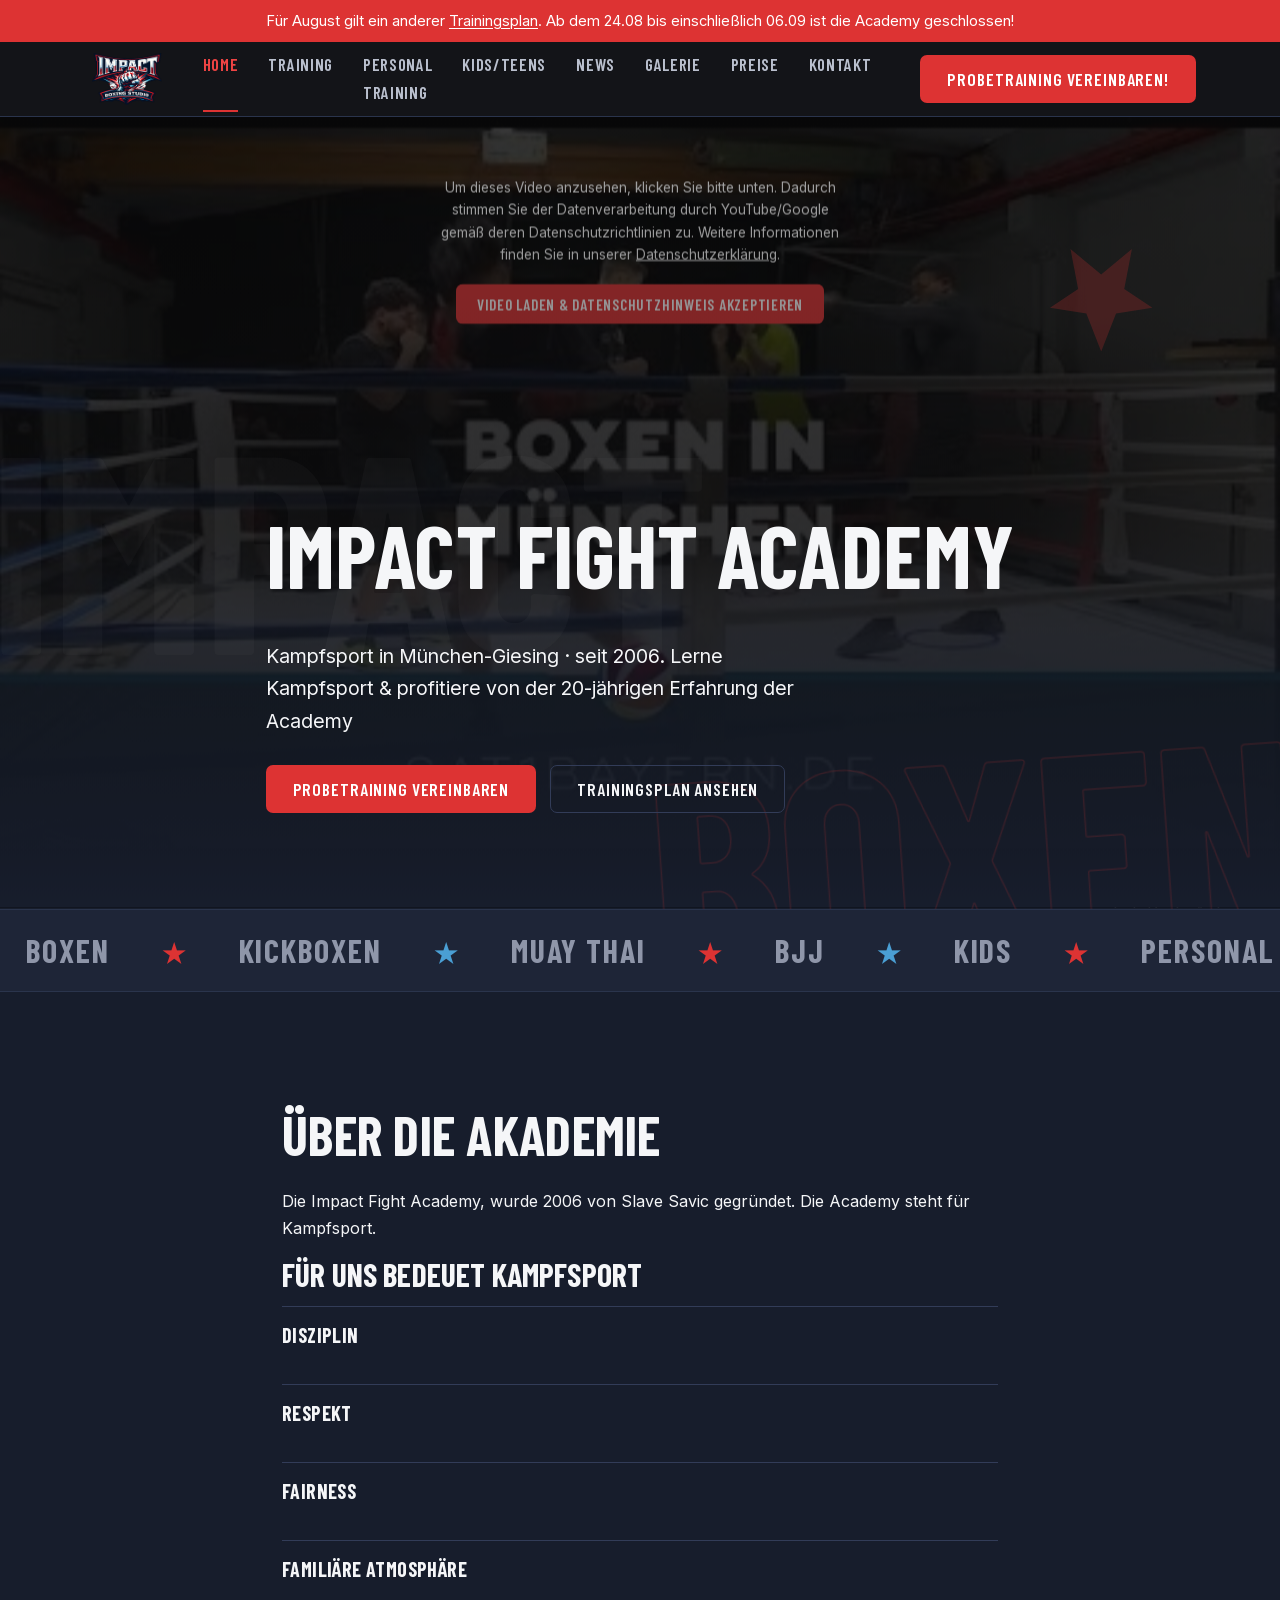
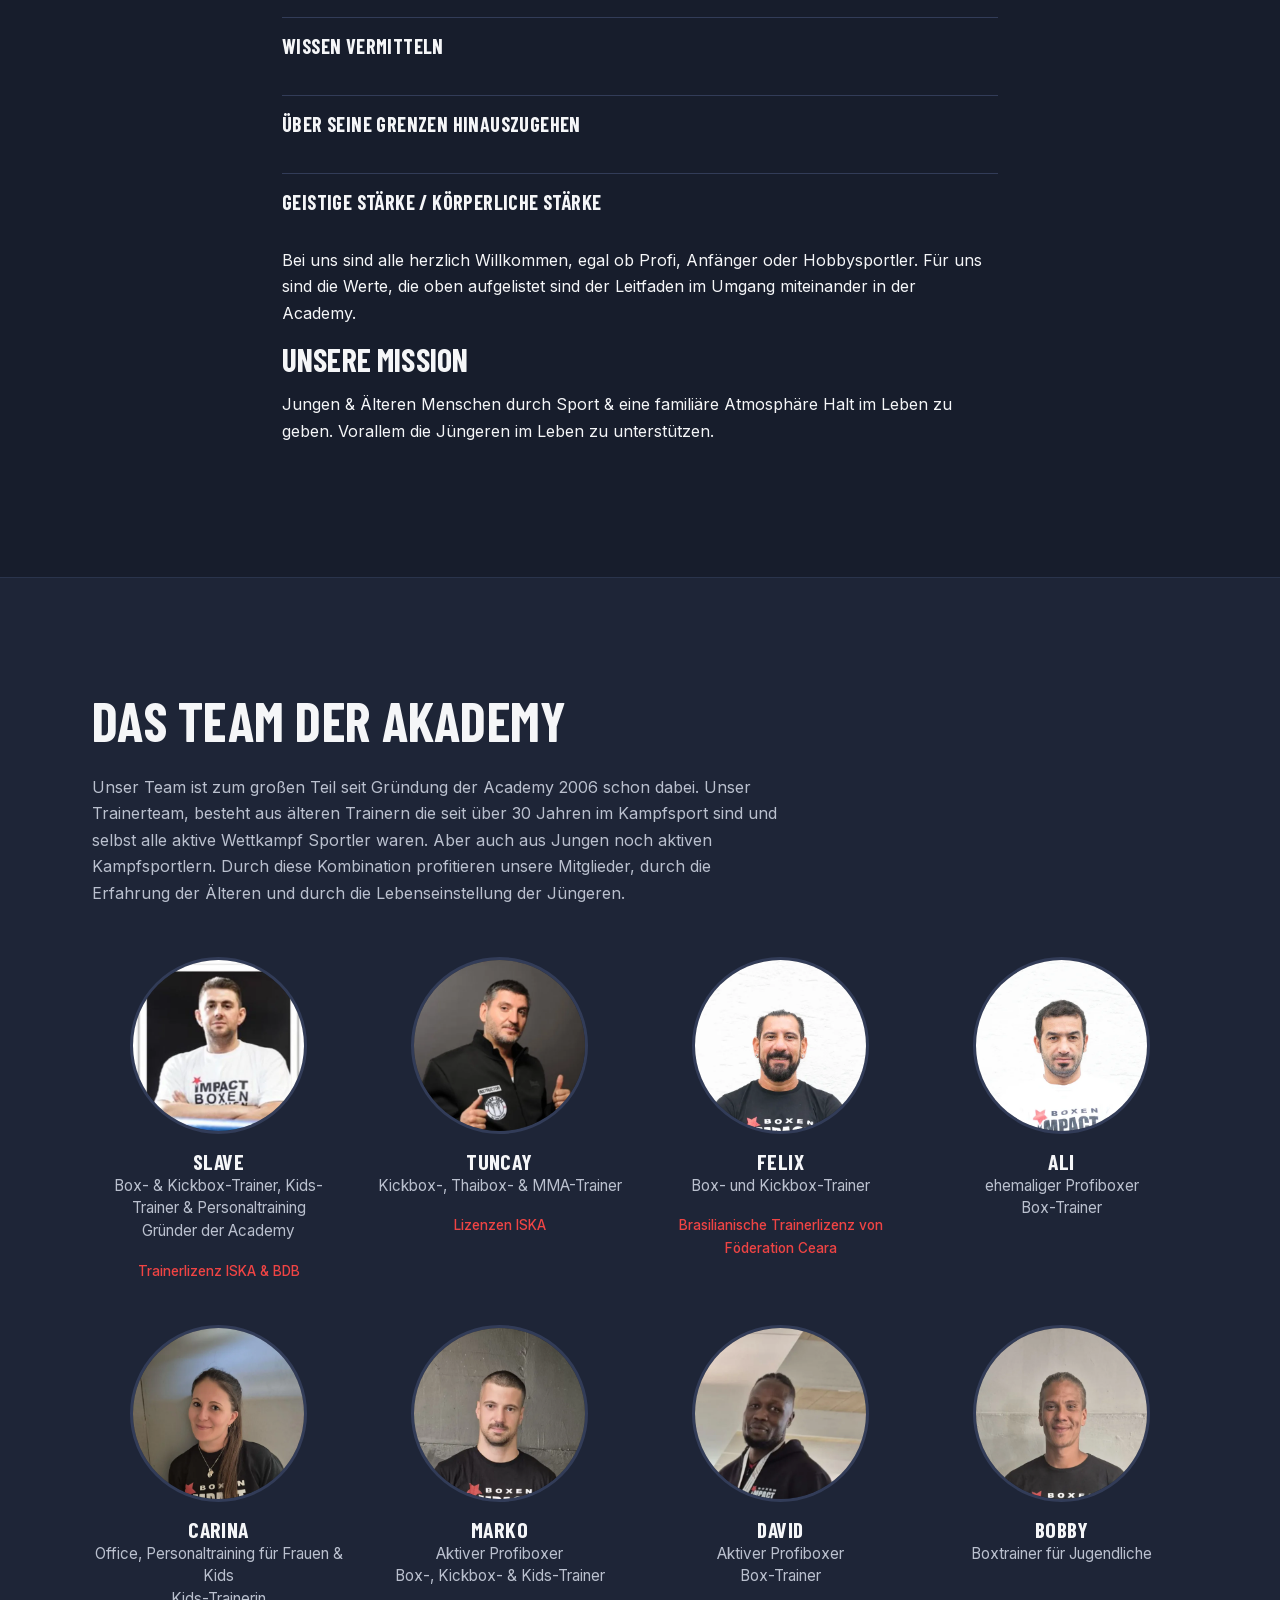
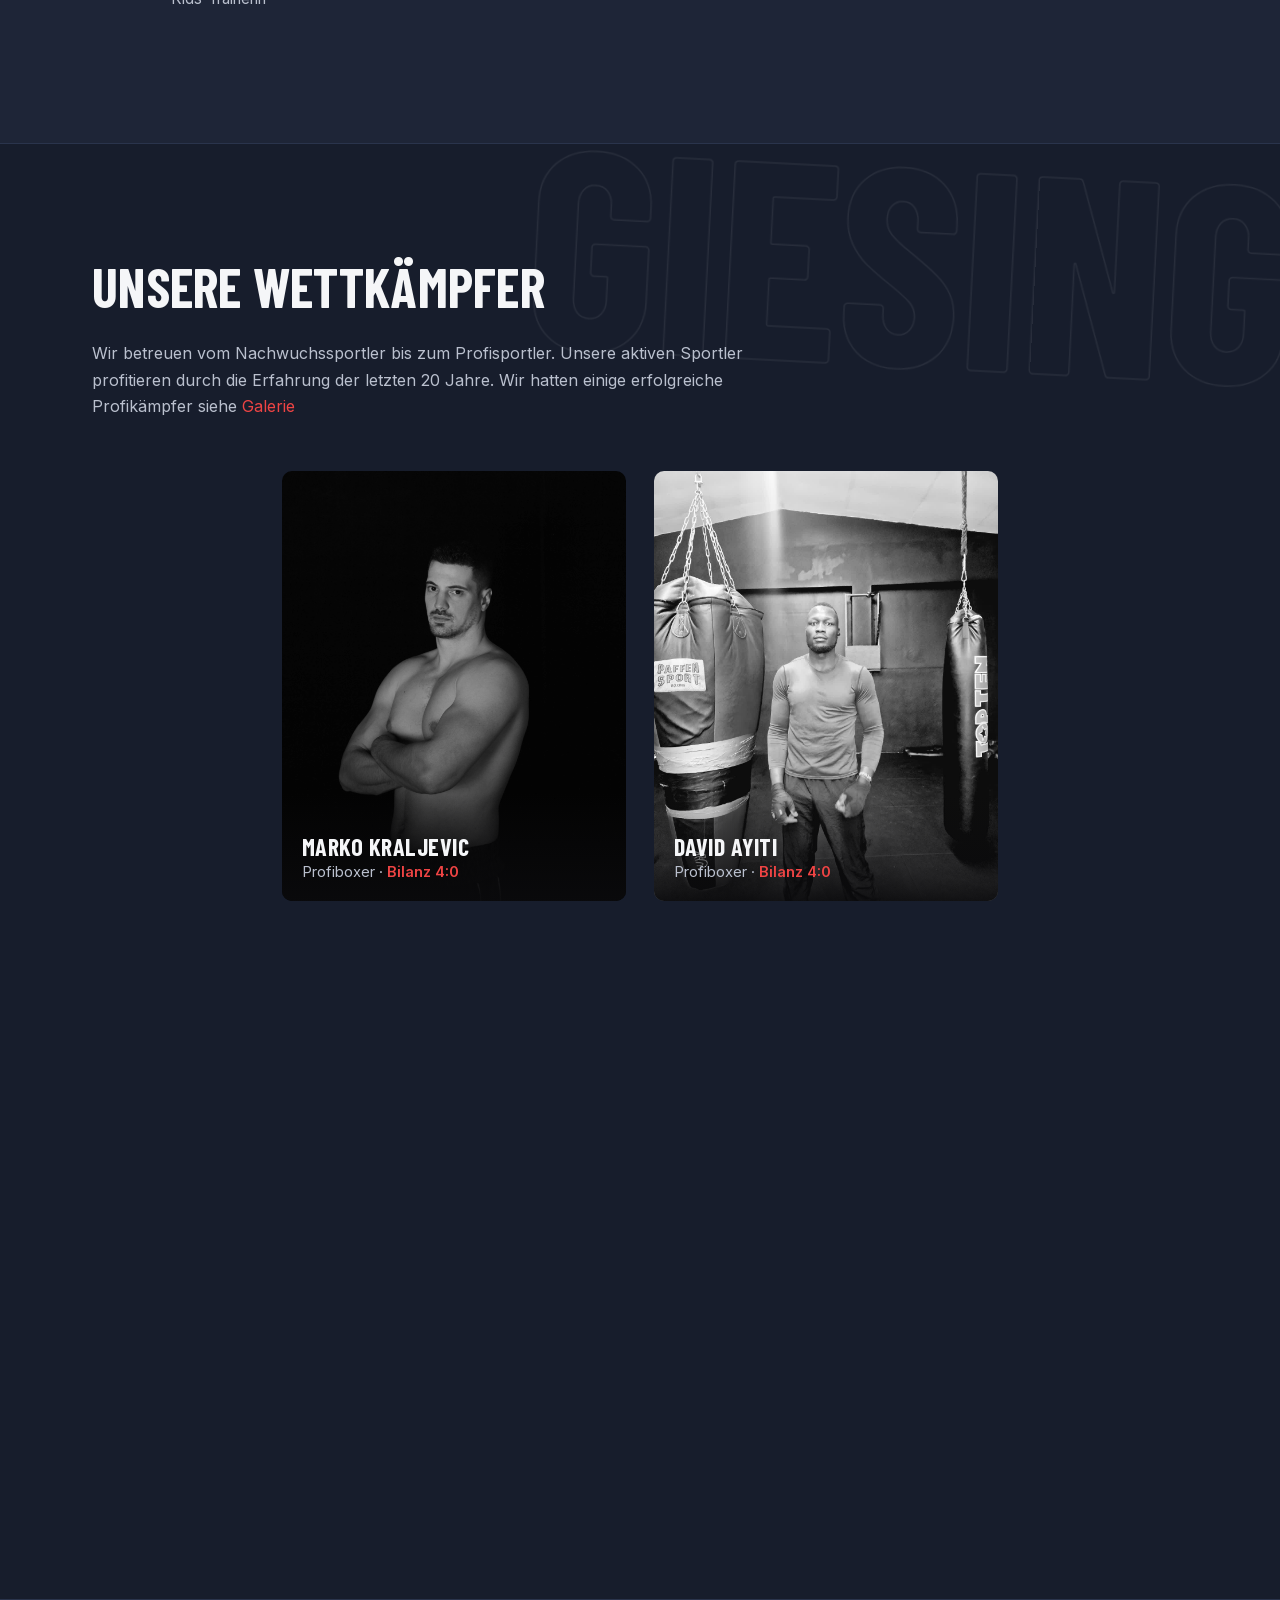
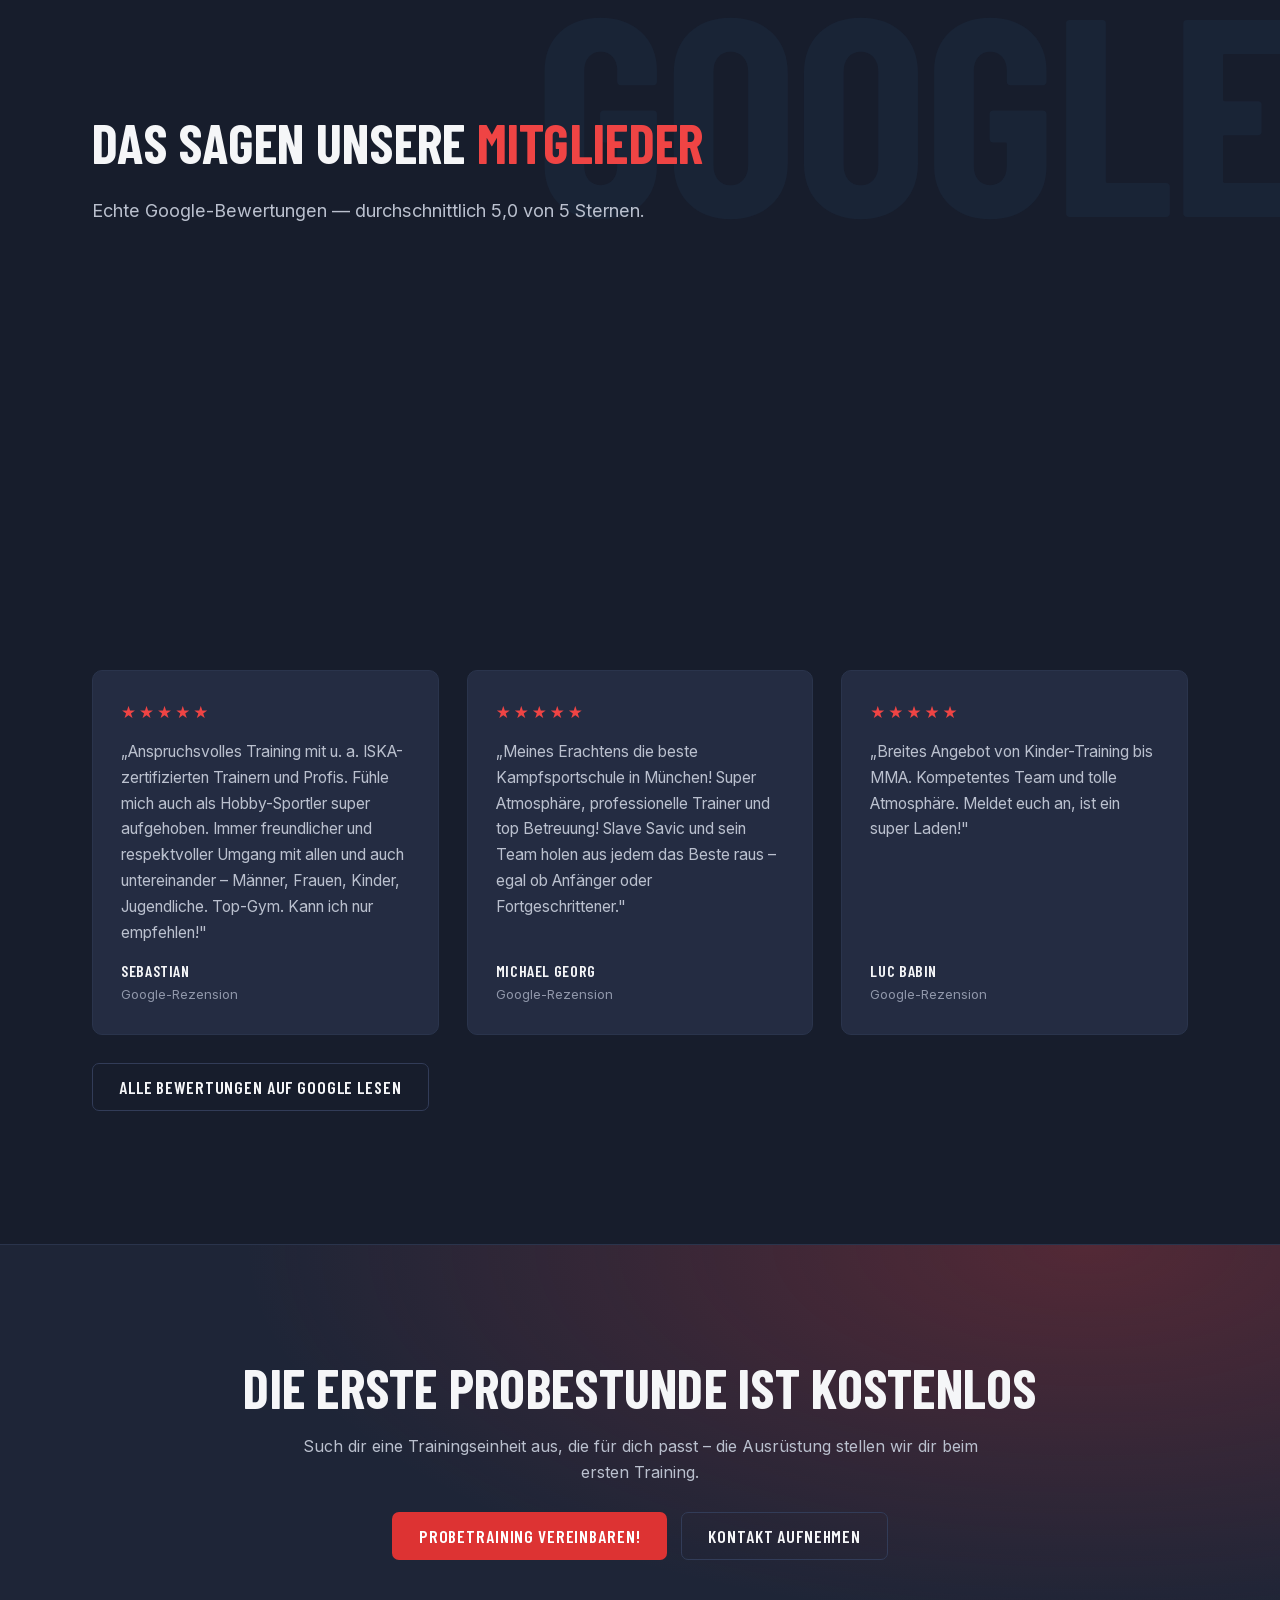
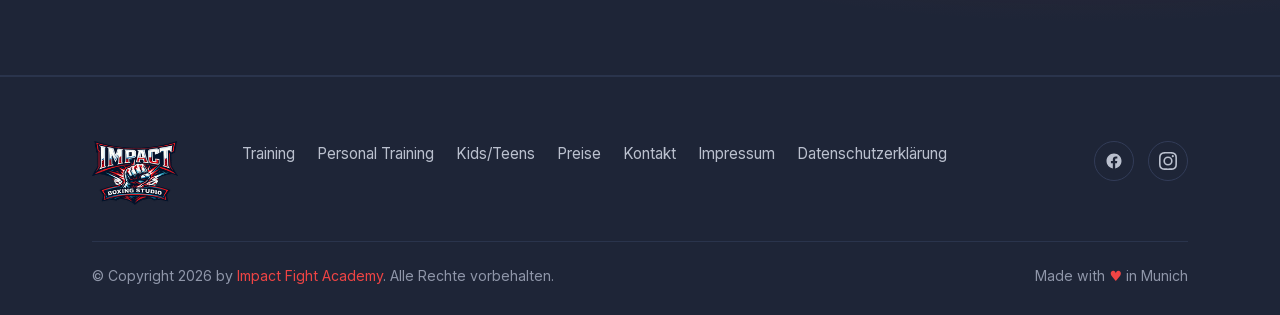
==== index.html @ 95576dd1 "Initial commit: Impact Fight Academy Website Statische Website (HTML/CSS/JS) fuer die Impact Sport &" ====
<!DOCTYPE html>
<html lang="de">
<head>
  <meta charset="utf-8">
  <meta name="viewport" content="width=device-width, initial-scale=1">
  <title>Martial arts training at IMPACT FIGHT ACADEMY</title>
  <meta name="description" content="Kampfsportstudio in München-Giesing seit 2006: Boxen, Kickboxen, Muay Thai und BJJ für Kinder, Jugendliche und Erwachsene. Die erste Probestunde ist kostenlos.">
  <link rel="icon" type="image/png" href="assets/img/brand/logo-impact-header.png">
  <link rel="stylesheet" href="assets/css/site.css">
</head>
<body>

<div class="alert">
  Für August gilt ein anderer <a href="training.html">Trainingsplan</a>.
  Ab dem 24.08 bis einschließlich 06.09 ist die Academy geschlossen!
</div>

<header class="site-head">
  <div class="wrap bar">
    <a class="brand" href="index.html" aria-label="Impact Fight Academy – Startseite">
      <img src="assets/img/brand/logo-impact-header.png"
           alt="Impact Boxing Studio – Impact Fight Academy München" width="161" height="120">
    </a>
    <button class="nav-toggle" type="button" aria-expanded="false" aria-label="Menü öffnen">
      <svg width="22" height="16" viewBox="0 0 22 16" fill="none" stroke-width="2" stroke-linecap="round">
        <path d="M1 1h20M1 8h20M1 15h20"/>
      </svg>
    </button>
    <nav class="nav" aria-label="Hauptnavigation">
      <a href="index.html" aria-current="page">Home</a>
      <a href="training.html">Training</a>
      <a href="personaltraining.html">Personal Training</a>
      <a href="kids_teens.html">Kids/Teens</a>
      <a href="news.html">News</a>
      <a href="galerie.html">Galerie</a>
      <a href="preise.html">Preise</a>
      <a href="kontakt.html">Kontakt</a>
    </nav>
    <div class="head-cta">
      <a class="btn btn-red" href="probetraining.html">Probetraining vereinbaren!</a>
    </div>
  </div>
</header>

<main>

  <section class="hero wall">
    <div class="video-consent px" data-px="0.06">
      <img src="assets/img/video/video-thumb.jpg"
           alt="Platzhalter-Vorschaubild für YouTube-Video"
           width="480" height="360" loading="eager">
      <div class="veil">
        <p>Um dieses Video anzusehen, klicken Sie bitte unten. Dadurch stimmen Sie der Datenverarbeitung durch YouTube/Google gemäß deren Datenschutzrichtlinien zu. Weitere Informationen finden Sie in unserer <a href="datenschutz.html">Datenschutzerklärung</a>.</p>
        <button class="btn btn-red" type="button" data-yt="ECVYKffh_qA">Video laden &amp; Datenschutzhinweis akzeptieren</button>
      </div>
    </div>
    <span class="bg-word fill px" data-px="0.10" aria-hidden="true" style="bottom:.85em;left:-.04em;">IMPACT</span>
    <span class="bg-word red px" data-px="-0.06" aria-hidden="true" style="--tilt:-4deg;bottom:-.12em;right:-.06em;">BOXEN</span>
    <span class="px-star px" data-px="0.14" aria-hidden="true" style="top:14%;right:10%;"></span>
    <div class="wrap">
      <h1>Impact Fight Academy</h1>
      <p class="lead">Kampfsport in München-Giesing · seit 2006. Lerne Kampfsport &amp; profitiere von der 20-jährigen Erfahrung der Academy</p>
      <div class="actions">
        <a class="btn btn-red" href="probetraining.html">Probetraining vereinbaren</a>
        <a class="btn btn-line" href="training.html">Trainingsplan ansehen</a>
      </div>
    </div>
  </section>

  <div class="marquee" aria-hidden="true">
    <div class="track">
      <span>Boxen</span><span>Kickboxen</span><span>Muay Thai</span><span>BJJ</span><span>Kids</span><span>Personal Training</span>
      <span>Boxen</span><span>Kickboxen</span><span>Muay Thai</span><span>BJJ</span><span>Kids</span><span>Personal Training</span>
    </div>
  </div>

  <section class="section reveal">
    <div class="wrap">
      <div class="wrap-slim">
        <div>
          <h2>Über die Akademie</h2>
          <p>Die Impact Fight Academy, wurde 2006 von Slave Savic gegründet. Die Academy steht für Kampfsport.</p>
          <h3>Für uns bedeuet Kampfsport</h3>
          <div class="stack" style="margin:8px 0 28px;">
            <div class="text-block"><h4>Disziplin</h4></div>
            <div class="text-block"><h4>Respekt</h4></div>
            <div class="text-block"><h4>Fairness</h4></div>
            <div class="text-block"><h4>Familiäre Atmosphäre</h4></div>
            <div class="text-block"><h4>Wissen vermitteln</h4></div>
            <div class="text-block"><h4>über seine Grenzen hinauszugehen</h4></div>
            <div class="text-block"><h4>geistige Stärke / körperliche Stärke</h4></div>
          </div>
          <p>Bei uns sind alle herzlich Willkommen, egal ob Profi, Anfänger oder Hobbysportler. Für uns sind die Werte, die oben aufgelistet sind der Leitfaden im Umgang miteinander in der Academy.</p>
          <h3>Unsere Mission</h3>
          <p>Jungen &amp; Älteren Menschen durch Sport &amp; eine familiäre Atmosphäre Halt im Leben zu geben. Vorallem die Jüngeren im Leben zu unterstützen.</p>
        </div>
      </div>
    </div>
  </section>

  <section class="section section-raise reveal">
    <div class="wrap">
      <div class="section-head">
        <h2>Das Team der Akademy</h2>
        <p>Unser Team ist zum großen Teil seit Gründung der Academy 2006 schon dabei. Unser Trainerteam, besteht aus älteren Trainern die seit über 30 Jahren im Kampfsport sind und selbst alle aktive Wettkampf Sportler waren. Aber auch aus Jungen noch aktiven Kampfsportlern. Durch diese Kombination profitieren unsere Mitglieder, durch die Erfahrung der Älteren und durch die Lebenseinstellung der Jüngeren.</p>
      </div>
      <div class="grid grid-4">
        <div class="person">
          <img src="assets/img/trainer/Slave.webp" alt="Slave, Gründer der Impact Fight Academy"
               width="512" height="512" loading="lazy">
          <h4>Slave</h4>
          <p class="role">Box- &amp; Kickbox-Trainer, Kids-Trainer &amp; Personaltraining<br>Gründer der Academy</p>
          <p class="cred">Trainerlizenz ISKA &amp; BDB</p>
        </div>
        <div class="person">
          <img src="assets/img/trainer/Tuncay.webp" alt="Tuncay, Kickbox-, Thaibox- und MMA-Trainer"
               width="512" height="512" loading="lazy">
          <h4>Tuncay</h4>
          <p class="role">Kickbox-, Thaibox- &amp; MMA-Trainer</p>
          <p class="cred">Lizenzen ISKA</p>
        </div>
        <div class="person">
          <img src="assets/img/trainer/Felix.webp" alt="Felix, Box- und Kickbox-Trainer"
               width="512" height="512" loading="lazy">
          <h4>Felix</h4>
          <p class="role">Box- und Kickbox-Trainer</p>
          <p class="cred">Brasilianische Trainerlizenz von Föderation Ceara</p>
        </div>
        <div class="person">
          <img src="assets/img/trainer/Ali.webp" alt="Ali, Box-Trainer und ehemaliger Profiboxer"
               width="512" height="512" loading="lazy">
          <h4>Ali</h4>
          <p class="role">ehemaliger Profiboxer<br>Box-Trainer</p>
        </div>
        <div class="person">
          <img src="assets/img/trainer/Carina.webp" alt="Carina, Kids-Trainerin und Personaltraining für Frauen und Kids"
               width="512" height="512" loading="lazy">
          <h4>Carina</h4>
          <p class="role">Office, Personaltraining für Frauen &amp; Kids<br>Kids-Trainerin</p>
        </div>
        <div class="person">
          <img src="assets/img/trainer/Marko.webp" alt="Marko, aktiver Profiboxer und Trainer"
               width="512" height="512" loading="lazy">
          <h4>Marko</h4>
          <p class="role">Aktiver Profiboxer<br>Box-, Kickbox- &amp; Kids-Trainer</p>
        </div>
        <div class="person">
          <img src="assets/img/trainer/David.webp" alt="David, aktiver Profiboxer und Box-Trainer"
               width="512" height="512" loading="lazy">
          <h4>David</h4>
          <p class="role">Aktiver Profiboxer<br>Box-Trainer</p>
        </div>
        <div class="person">
          <img src="assets/img/trainer/Bobby.webp" alt="Bobby, Boxtrainer für Jugendliche"
               width="512" height="512" loading="lazy">
          <h4>Bobby</h4>
          <p class="role">Boxtrainer für Jugendliche</p>
        </div>
      </div>
    </div>
  </section>

  <section class="wall section reveal">
    <span class="bg-word px" data-px="-0.05" aria-hidden="true" style="--tilt:3deg;top:-.08em;right:-.05em;">GIESING</span>
    <div class="wrap">
      <div class="section-head">
        <h2>Unsere Wettkämpfer</h2>
        <p>Wir betreuen vom Nachwuchssportler bis zum Profisportler. Unsere aktiven Sportler profitieren durch die Erfahrung der letzten 20 Jahre. Wir hatten einige erfolgreiche Profikämpfer siehe <a href="galerie.html">Galerie</a></p>
      </div>
    </div>
    <div class="wrap-slim">
      <div class="grid grid-2">
        <div class="fighter">
          <img src="assets/img/kaempfer/Marko_Kraljevic.webp"
               alt="Marko Kraljevic, Profiboxer der Impact Fight Academy"
               width="3150" height="3306" loading="lazy">
          <div class="tag">
            <h4>Marko Kraljevic</h4>
            <p>Profiboxer · <span class="rec">Bilanz 4:0</span></p>
          </div>
        </div>
        <div class="fighter">
          <img src="assets/img/kaempfer/David_Ayiti.jpg"
               alt="David Ayiti, Profiboxer der Impact Fight Academy"
               width="1200" height="1600" loading="lazy">
          <div class="tag">
            <h4>David Ayiti</h4>
            <p>Profiboxer · <span class="rec">Bilanz 4:0</span></p>
          </div>
        </div>
      </div>
    </div>
  </section>

  <section class="section section-raise reveal">
    <div class="wrap">
      <div class="section-head">
        <h2>Vor dem 1. Training/Probetraining</h2>
      </div>
      <div class="grid grid-2">
        <div>
          <p>Am besten schaut ihr auf der Seite <a href="probetraining.html">Probetraining vereinbaren!</a> vorbei, wenn ihr ein Probetraining besuchen wollt. Sucht euch einfach eine Trainingseinheit aus die zeitlich für euch passt und teilt uns noch mit, welche Erfahrung ihr bereits mit Kampfsport habt.</p>
          <p>In diesen Trainingseinheiten ist ein Trainer für euch da der für euch und euren Einstieg Zeit hat.</p>
        </div>
        <div>
          <p>Die erste Probestunde ist kostenlos. Falls ihr keine Ausrüstung habt, stellen wir sie euch zur Verfügung. Die Boxhandschuhe und Schoner werden nach jeder Benutzung von uns desinfiziert. Und dann kann es auch schon losgehen!</p>
          <p>Solltet ihr noch Fragen haben könnt ihr uns gerne kontaktieren. Wir freuen uns auf euch!</p>
        </div>
      </div>
      <p class="table-note">Seit 2013 offizieller Partner von Jochen Schweizer</p>
    </div>
  </section>

  <section class="wall section" id="bewertungen">
    <span class="bg-word blue fill px" data-px="0.07" aria-hidden="true" style="top:-.05em;right:-.04em">GOOGLE</span>
    <div class="wrap">
      <div class="section-head">
        <h2>Das sagen unsere <span class="mark">Mitglieder</span></h2>
        <p class="lead">Echte Google-Bewertungen — durchschnittlich 5,0 von 5 Sternen.</p>
      </div>
      <div class="grid grid-3 reviews">
        <figure class="review reveal">
          <div class="stars" aria-label="5 von 5 Sternen">★★★★★</div>
          <blockquote>„Dieses Boxstudio ist einfach top! Ich kann dieses Boxstudio uneingeschränkt empfehlen – es ist wirklich ein Volltreffer für Kinder, Jugendliche und Erwachsene gleichermaßen!"</blockquote>
          <figcaption>Peter Kindiger<span>Google-Rezension</span></figcaption>
        </figure>
        <figure class="review reveal">
          <div class="stars" aria-label="5 von 5 Sternen">★★★★★</div>
          <blockquote>„Ich war neun Monate lang im Boxing Studio und wirklich begeistert. In dieser Zeit habe ich viel gelernt – sowohl technisch als auch sportlich – und jedes Training war ein intensives und effektives Workout. Ich werde es vermissen :)"</blockquote>
          <figcaption>Josephine<span>Google-Rezension</span></figcaption>
        </figure>
        <figure class="review reveal">
          <div class="stars" aria-label="5 von 5 Sternen">★★★★★</div>
          <blockquote>„Super Boxstudio!!!! Das familiäre Klima mit Trainer sowie auch mit den Trainierenden ist sehr gut. Zudem ist das Gym auch sehr Anfängerfreundlich und es wird einem Schritt für Schritt geholfen. Jeder der überlegt mit Boxen anzufangen, dem würde ich die Impact Fight Academy vom Herzen empfehlen!"</blockquote>
          <figcaption>elion em<span>Google-Rezension</span></figcaption>
        </figure>
        <figure class="review reveal">
          <div class="stars" aria-label="5 von 5 Sternen">★★★★★</div>
          <blockquote>„Anspruchsvolles Training mit u. a. ISKA-zertifizierten Trainern und Profis. Fühle mich auch als Hobby-Sportler super aufgehoben. Immer freundlicher und respektvoller Umgang mit allen und auch untereinander – Männer, Frauen, Kinder, Jugendliche. Top-Gym. Kann ich nur empfehlen!"</blockquote>
          <figcaption>Sebastian<span>Google-Rezension</span></figcaption>
        </figure>
        <figure class="review reveal">
          <div class="stars" aria-label="5 von 5 Sternen">★★★★★</div>
          <blockquote>„Meines Erachtens die beste Kampfsportschule in München! Super Atmosphäre, professionelle Trainer und top Betreuung! Slave Savic und sein Team holen aus jedem das Beste raus – egal ob Anfänger oder Fortgeschrittener."</blockquote>
          <figcaption>Michael Georg<span>Google-Rezension</span></figcaption>
        </figure>
        <figure class="review reveal">
          <div class="stars" aria-label="5 von 5 Sternen">★★★★★</div>
          <blockquote>„Breites Angebot von Kinder-Training bis MMA. Kompetentes Team und tolle Atmosphäre. Meldet euch an, ist ein super Laden!"</blockquote>
          <figcaption>Luc Babin<span>Google-Rezension</span></figcaption>
        </figure>
      </div>
      <p class="reviews-link"><a class="btn btn-line" href="https://www.google.com/maps/search/Impact+Fight+Academy+M%C3%BCnchen" target="_blank" rel="noopener">Alle Bewertungen auf Google lesen</a></p>
    </div>
  </section>

  <section class="section cta-band reveal">
    <div class="wrap">
      <h2>Die erste Probestunde ist kostenlos</h2>
      <p>Such dir eine Trainingseinheit aus, die für dich passt – die Ausrüstung stellen wir dir beim ersten Training.</p>
      <div class="actions">
        <a class="btn btn-red" href="probetraining.html">Probetraining vereinbaren!</a>
        <a class="btn btn-line" href="kontakt.html">Kontakt aufnehmen</a>
      </div>
    </div>
  </section>

</main>

<footer class="site-foot">
  <div class="wrap">
    <div class="cols">
      <a class="brand" href="index.html" aria-label="Impact Fight Academy – Startseite">
        <img src="assets/img/brand/logo-impact-header.png" alt="Impact Boxing Studio" width="161" height="120">
      </a>
      <nav aria-label="Fußzeile">
        <a href="training.html">Training</a>
        <a href="personaltraining.html">Personal Training</a>
        <a href="kids_teens.html">Kids/Teens</a>
        <a href="preise.html">Preise</a>
        <a href="kontakt.html">Kontakt</a>
        <a href="impressum.html">Impressum</a>
        <a href="datenschutz.html">Datenschutzerklärung</a>
      </nav>
      <div class="social">
        <a href="https://www.facebook.com/Impact-Fightacademy-172624519148/" aria-label="Facebook" title="Facebook">
          <svg viewBox="0 0 24 24" aria-hidden="true"><path d="M22 12c0-5.52-4.48-10-10-10S2 6.48 2 12c0 4.99 3.66 9.13 8.44 9.88v-6.99H7.9V12h2.54V9.8c0-2.5 1.49-3.89 3.78-3.89 1.09 0 2.24.2 2.24.2v2.46h-1.26c-1.24 0-1.63.77-1.63 1.56V12h2.77l-.44 2.89h-2.33v6.99C18.34 21.13 22 16.99 22 12Z"/></svg>
        </a>
        <a href="https://www.instagram.com/impactfightacademy/" aria-label="Instagram" title="Instagram">
          <svg viewBox="0 0 24 24" aria-hidden="true"><path d="M12 2.16c3.2 0 3.58.01 4.85.07 1.17.05 1.8.25 2.23.41.56.22.96.48 1.38.9.42.42.68.82.9 1.38.16.42.36 1.06.41 2.23.06 1.27.07 1.65.07 4.85s-.01 3.58-.07 4.85c-.05 1.17-.25 1.8-.41 2.23a3.7 3.7 0 0 1-.9 1.38c-.42.42-.82.68-1.38.9-.42.16-1.06.36-2.23.41-1.27.06-1.65.07-4.85.07s-3.58-.01-4.85-.07c-1.17-.05-1.8-.25-2.23-.41a3.7 3.7 0 0 1-1.38-.9 3.7 3.7 0 0 1-.9-1.38c-.16-.42-.36-1.06-.41-2.23-.06-1.27-.07-1.65-.07-4.85s.01-3.58.07-4.85c.05-1.17.25-1.8.41-2.23.22-.56.48-.96.9-1.38.42-.42.82-.68 1.38-.9.42-.16 1.06-.36 2.23-.41 1.27-.06 1.65-.07 4.85-.07M12 0C8.74 0 8.33.01 7.05.07 5.78.13 4.9.33 4.14.63a5.9 5.9 0 0 0-2.13 1.38A5.9 5.9 0 0 0 .63 4.14C.33 4.9.13 5.78.07 7.05.01 8.33 0 8.74 0 12s.01 3.67.07 4.95c.06 1.27.26 2.15.56 2.91.31.79.72 1.46 1.38 2.13a5.9 5.9 0 0 0 2.13 1.38c.76.3 1.64.5 2.91.56 1.28.06 1.69.07 4.95.07s3.67-.01 4.95-.07c1.27-.06 2.15-.26 2.91-.56a5.9 5.9 0 0 0 2.13-1.38 5.9 5.9 0 0 0 1.38-2.13c.3-.76.5-1.64.56-2.91.06-1.28.07-1.69.07-4.95s-.01-3.67-.07-4.95c-.06-1.27-.26-2.15-.56-2.91a5.9 5.9 0 0 0-1.38-2.13A5.9 5.9 0 0 0 19.86.63c-.76-.3-1.64-.5-2.91-.56C15.67.01 15.26 0 12 0Zm0 5.84A6.16 6.16 0 1 0 18.16 12 6.16 6.16 0 0 0 12 5.84Zm0 10.16A4 4 0 1 1 16 12a4 4 0 0 1-4 4Zm6.4-11.85a1.44 1.44 0 1 1-1.44 1.44 1.44 1.44 0 0 1 1.44-1.44Z"/></svg>
        </a>
      </div>
    </div>
    <div class="fine">
      <span>© Copyright 2026 by <a href="index.html">Impact Fight Academy</a>. Alle Rechte vorbehalten.</span>
      <span>Made with <span class="heart">&hearts;</span> in Munich</span>
    </div>
  </div>
</footer>

<script src="assets/js/site.js"></script>
</body>
</html>
---- assets/css/site.css ----
/* ============================================================
   IMPACT Sport & Fight Academy — Design-System
   Dunkles Thema, Akzent #dd3333, Barlow Condensed + Inter (lokal)
   ============================================================ */
@import url('fonts.css');

:root {
  --bg:        #171d2c;
  --bg-raise:  #1e2537;
  --surface:   #242c42;
  --line:      #323c58;
  --line-soft: #2a344c;
  --text:      #f5f6f8;
  --text-2:    #bac0ce;
  --text-3:    #8f96a9;
  --red:       #dd3333;
  --red-hot:   #ef4444;
  --red-deep:  #a32222;
  --blue:      #4a9fd4;
  --blue-deep: #27476e;
  --font-disp: 'Barlow Condensed', 'Arial Narrow', sans-serif;
  --font-text: 'Inter', system-ui, -apple-system, sans-serif;
  --wrap:      1160px;
  --wrap-slim: 780px;
  --r:         10px;
  --shadow:    0 18px 40px -18px rgba(0,0,0,.65);
  --ease:      cubic-bezier(.16,1,.3,1);
}

*, *::before, *::after { box-sizing: border-box; }
html { scroll-behavior: smooth; -webkit-text-size-adjust: 100%; }
body {
  margin: 0;
  background: var(--bg);
  color: var(--text);
  font: 400 16px/1.65 var(--font-text);
  -webkit-font-smoothing: antialiased;
}
img { max-width: 100%; height: auto; display: block; }
a { color: var(--red-hot); text-decoration: none; }
a:hover { text-decoration: underline; text-underline-offset: 3px; }
::selection { background: var(--red); color: #fff; }

:focus-visible {
  outline: 2px solid var(--red-hot);
  outline-offset: 3px;
  border-radius: 2px;
}

/* ---------- Typografie ---------- */
h1, h2, h3, h4 {
  font-family: var(--font-disp);
  font-weight: 700;
  line-height: 1.04;
  letter-spacing: .005em;
  text-transform: uppercase;
  text-wrap: balance;
  margin: 0 0 .45em;
}
h1 { font-size: clamp(2.9rem, 7.5vw, 5.5rem); }
h2 { font-size: clamp(2.1rem, 4.5vw, 3.4rem); }
h3 { font-size: clamp(1.45rem, 2.6vw, 2rem); }
h4 { font-size: 1.25rem; letter-spacing: .02em; }
p  { margin: 0 0 1.1em; max-width: 70ch; }
.lead { font-size: 1.13rem; color: var(--text-2); max-width: 62ch; }
.mark { color: var(--red-hot); }
ul, ol { padding-left: 1.25rem; }
li { margin-bottom: .35em; }
strong { font-weight: 600; }

/* ---------- Gerüst ---------- */
.wrap      { max-width: var(--wrap); margin-inline: auto; padding-inline: clamp(18px, 4vw, 32px); }
.wrap-slim { max-width: var(--wrap-slim); margin-inline: auto; padding-inline: clamp(18px, 4vw, 32px); }
.section      { padding-block: clamp(64px, 9vw, 120px); }
.section-tight{ padding-block: clamp(44px, 6vw, 72px); }
.section + .section { border-top: 1px solid var(--line-soft); }
.section-raise{ background: var(--bg-raise); }

.section-head { margin-bottom: clamp(28px, 4vw, 52px); }
.section-head p { color: var(--text-2); }

/* ---------- Hinweisleiste ---------- */
.alert {
  background: var(--red);
  color: #fff;
  text-align: center;
  padding: 10px clamp(16px, 4vw, 28px);
  font-size: .92rem;
  line-height: 1.5;
}
.alert a { color: #fff; text-decoration: underline; text-underline-offset: 2px; }

/* ---------- Header ---------- */
.site-head {
  position: sticky;
  top: 0;
  z-index: 60;
  background: rgba(19,19,21,.86);
  backdrop-filter: blur(14px);
  -webkit-backdrop-filter: blur(14px);
  border-bottom: 1px solid var(--line-soft);
}
.site-head .bar {
  display: flex;
  align-items: center;
  gap: 28px;
  min-height: 74px;
}
.brand { display: flex; align-items: center; flex: 0 0 auto; }
.brand img { height: 52px; width: auto; }
.nav { display: flex; gap: 4px; margin-left: auto; }
.nav a {
  font-family: var(--font-disp);
  font-weight: 600;
  font-size: 1.06rem;
  letter-spacing: .04em;
  text-transform: uppercase;
  color: var(--text-2);
  padding: 9px 13px;
  border-radius: 6px;
  transition: color .18s var(--ease), background .18s var(--ease);
}
.nav a:hover { color: var(--text); text-decoration: none; background: rgba(255,255,255,.05); }
.nav a[aria-current="page"] { color: var(--red-hot); }
.head-cta { margin-left: 8px; flex: 0 0 auto; }

.nav-toggle {
  display: none;
  margin-left: auto;
  background: none;
  border: 1px solid var(--line);
  border-radius: 8px;
  padding: 10px 12px;
  cursor: pointer;
}
.nav-toggle svg { display: block; stroke: var(--text); }

/* ---------- Buttons ---------- */
.btn {
  display: inline-flex;
  align-items: center;
  gap: 9px;
  font-family: var(--font-disp);
  font-weight: 600;
  font-size: 1.08rem;
  letter-spacing: .05em;
  text-transform: uppercase;
  line-height: 1;
  padding: 15px 26px 14px;
  border-radius: 7px;
  border: 1px solid transparent;
  cursor: pointer;
  transition: background .18s var(--ease), border-color .18s var(--ease), transform .18s var(--ease);
}
.btn:hover { text-decoration: none; transform: translateY(-1px); }
.btn:active { transform: translateY(0); }
.btn-red   { background: var(--red); color: #fff; }
.btn-red:hover { background: var(--red-hot); }
.btn-line  { border-color: var(--line); color: var(--text); background: transparent; }
.btn-line:hover { border-color: var(--text-3); background: rgba(255,255,255,.04); }
.btn svg { width: 18px; height: 18px; flex: 0 0 auto; }

/* ---------- Hero ---------- */
.hero {
  position: relative;
  isolation: isolate;
  overflow: clip;
  display: grid;
  align-items: end;
  min-height: clamp(520px, 78vh, 820px);
  padding-block: clamp(56px, 8vw, 96px);
}
.hero-media, .hero-media img {
  position: absolute; inset: 0;
  width: 100%; height: 100%;
  object-fit: cover;
  z-index: -2;
}
.hero-media::after {
  content: '';
  position: absolute; inset: 0;
  background:
    linear-gradient(to top, rgba(19,19,21,.96) 0%, rgba(19,19,21,.55) 45%, rgba(19,19,21,.35) 100%);
  z-index: 1;
}
.hero .kick {
  font-family: var(--font-disp);
  font-weight: 600;
  letter-spacing: .14em;
  text-transform: uppercase;
  color: var(--red-hot);
  font-size: 1.05rem;
  margin-bottom: 10px;
}
.hero .lead { font-size: 1.22rem; color: var(--text); max-width: 46ch; }
.hero .actions { display: flex; flex-wrap: wrap; gap: 14px; margin-top: 28px; }

/* Unterseiten-Kopf */
.page-hero { padding-block: clamp(64px, 9vw, 110px) clamp(40px, 6vw, 72px); }
.page-hero .lead { margin-top: 6px; }
.page-hero h1 { position: relative; padding-bottom: 18px; }
.page-hero h1::after {
  content: '';
  position: absolute; left: 0; bottom: 0;
  width: 64px; height: 4px;
  background: var(--red);
}

/* ---------- Karten & Raster ---------- */
.grid { display: grid; gap: clamp(16px, 2.5vw, 28px); }
.grid-2 { grid-template-columns: repeat(2, 1fr); }
.grid-3 { grid-template-columns: repeat(3, 1fr); }
.grid-4 { grid-template-columns: repeat(4, 1fr); }

.card {
  background: var(--surface);
  border: 1px solid var(--line-soft);
  border-radius: var(--r);
  padding: clamp(20px, 3vw, 30px);
}
.card h3, .card h4 { margin-bottom: .35em; }
.card p:last-child { margin-bottom: 0; }
.card p { color: var(--text-2); }

/* Medienkarte (Bild + Text) */
.media-card {
  background: var(--surface);
  border: 1px solid var(--line-soft);
  border-radius: var(--r);
  overflow: clip;
}
.media-card img { aspect-ratio: 4/3; object-fit: cover; width: 100%; }
.media-card .body { padding: 20px 22px 22px; }
.media-card .body p { color: var(--text-2); margin-bottom: 0; }

/* ---------- Trainer / Personen ---------- */
.person { text-align: center; }
.person img {
  width: min(200px, 70%);
  aspect-ratio: 1;
  object-fit: cover;
  border-radius: 50%;
  margin-inline: auto;
  border: 3px solid var(--line);
}
.person h4 { margin: 16px 0 2px; font-size: 1.35rem; }
.person .role { color: var(--text-2); font-size: .95rem; line-height: 1.5; }
.person .cred { color: var(--red-hot); font-size: .85rem; font-weight: 500; margin-top: 4px; }

/* Kämpfer */
.fighter { position: relative; border-radius: var(--r); overflow: clip; }
.fighter img { aspect-ratio: 4/5; object-fit: cover; width: 100%; }
.fighter .tag {
  position: absolute; left: 0; right: 0; bottom: 0;
  padding: 42px 20px 16px;
  background: linear-gradient(to top, rgba(10,10,12,.92), transparent);
}
.fighter .tag h4 { margin: 0; font-size: 1.5rem; }
.fighter .tag p { margin: 0; color: var(--text-2); font-size: .92rem; }
.fighter .tag .rec { color: var(--red-hot); font-weight: 600; }

/* ---------- Tabellen (Trainingsplan, Preise) ---------- */
.table-scroll { overflow-x: auto; -webkit-overflow-scrolling: touch; border-radius: var(--r); border: 1px solid var(--line); }
table.plan { width: 100%; border-collapse: collapse; min-width: 720px; background: var(--surface); }
table.plan th {
  background: var(--red);
  color: #fff;
  font-family: var(--font-disp);
  font-weight: 600;
  font-size: 1.02rem;
  letter-spacing: .05em;
  text-transform: uppercase;
  text-align: left;
  padding: 12px 14px;
  white-space: nowrap;
}
table.plan td {
  padding: 12px 14px;
  font-size: .92rem;
  line-height: 1.45;
  color: var(--text-2);
  border-top: 1px solid var(--line-soft);
  vertical-align: top;
}
table.plan td b, table.plan td strong { color: var(--text); font-weight: 600; }
table.plan tr:nth-child(even) td { background: rgba(255,255,255,.015); }
table.plan .time { display: block; color: var(--text-3); font-size: .85rem; margin-top: 2px; }
table.plan td:first-child { color: var(--text); }
.table-note { color: var(--text-3); font-size: .88rem; margin-top: 12px; }

/* Preis-Besonderheiten */
.price-old { text-decoration: line-through; color: var(--text-3); margin-right: 8px; }
.price-new { color: var(--text); font-weight: 600; }
.hint {
  display: flex; gap: 12px; align-items: flex-start;
  background: var(--surface);
  border: 1px solid var(--line);
  border-radius: var(--r);
  padding: 16px 18px;
  color: var(--text-2);
  margin-top: 18px;
}
.hint svg { flex: 0 0 auto; width: 20px; height: 20px; stroke: var(--red-hot); margin-top: 2px; }
.hint p { margin: 0; }

/* ---------- FAQ / Akkordeon ---------- */
.faq { border-top: 1px solid var(--line); }
.faq details { border-bottom: 1px solid var(--line); }
.faq summary {
  cursor: pointer;
  list-style: none;
  display: flex;
  align-items: baseline;
  gap: 16px;
  padding: 18px 4px;
  font-family: var(--font-disp);
  font-weight: 600;
  font-size: 1.25rem;
  letter-spacing: .02em;
  text-transform: uppercase;
}
.faq summary::-webkit-details-marker { display: none; }
.faq summary::after {
  content: '+';
  margin-left: auto;
  color: var(--red-hot);
  font-size: 1.4rem;
  line-height: 1;
  transition: transform .25s var(--ease);
}
.faq details[open] summary::after { transform: rotate(45deg); }
.faq .answer { padding: 0 4px 20px; color: var(--text-2); max-width: 70ch; }

/* ---------- Galerie ---------- */
.gallery { display: grid; grid-template-columns: repeat(4, 1fr); gap: 10px; }
.gallery a { display: block; border-radius: 8px; overflow: clip; }
.gallery img {
  aspect-ratio: 1;
  object-fit: cover;
  width: 100%;
  transition: transform .35s var(--ease), opacity .35s var(--ease);
}
.gallery a:hover img { transform: scale(1.04); opacity: .88; }

.lightbox {
  position: fixed; inset: 0; z-index: 100;
  background: rgba(10,10,12,.94);
  display: none;
  align-items: center; justify-content: center;
  padding: 4vmin;
}
.lightbox.open { display: flex; }
.lightbox img { max-width: 92vw; max-height: 88vh; width: auto; height: auto; border-radius: 6px; }
.lightbox button {
  position: absolute; top: 18px; right: 18px;
  background: none; border: 0; color: #fff;
  font-size: 2rem; cursor: pointer; line-height: 1; padding: 8px;
}

/* ---------- Formular ---------- */
.form-grid { display: grid; grid-template-columns: 1fr 1fr; gap: 16px; }
.field { display: flex; flex-direction: column; gap: 6px; }
.field-full { grid-column: 1 / -1; }
.field label { font-size: .9rem; font-weight: 500; color: var(--text-2); }
.field input, .field textarea {
  background: var(--bg-raise);
  border: 1px solid var(--line);
  border-radius: 7px;
  color: var(--text);
  font: inherit;
  padding: 12px 14px;
  transition: border-color .18s var(--ease);
}
.field input:focus, .field textarea:focus { outline: none; border-color: var(--red-hot); }
.field textarea { min-height: 140px; resize: vertical; }
.check { display: flex; gap: 12px; align-items: flex-start; font-size: .9rem; color: var(--text-2); }
.check input { margin-top: 3px; accent-color: var(--red); width: 17px; height: 17px; flex: 0 0 auto; }
.form-note { color: var(--text-3); font-size: .85rem; }

/* Kontakt-Infoblock */
.contact-list { display: grid; gap: 18px; }
.contact-list .item { display: flex; gap: 14px; align-items: flex-start; }
.contact-list svg { width: 22px; height: 22px; stroke: var(--red-hot); flex: 0 0 auto; margin-top: 3px; }
.contact-list .label { font-size: .82rem; text-transform: uppercase; letter-spacing: .08em; color: var(--text-3); margin-bottom: 2px; }
.contact-list a { color: var(--text); }
.contact-list address { font-style: normal; line-height: 1.55; }

/* ---------- News ---------- */
.news-item {
  border: 1px solid var(--line-soft);
  background: var(--surface);
  border-radius: var(--r);
  padding: clamp(20px, 3vw, 30px);
}
.news-item time {
  font-family: var(--font-disp);
  font-weight: 600;
  letter-spacing: .08em;
  text-transform: uppercase;
  color: var(--red-hot);
  font-size: .95rem;
}
.news-item h3 { margin-top: 6px; }
.news-item p:last-child { margin-bottom: 0; }

/* ---------- Video (DSGVO) ---------- */
.video-consent {
  position: relative;
  aspect-ratio: 16/9;
  border-radius: var(--r);
  overflow: clip;
  background: #000;
}
.video-consent > img { position: absolute; inset: 0; width: 100%; height: 100%; object-fit: cover; opacity: .35; }
.video-consent .veil {
  position: absolute; inset: 0;
  display: flex; flex-direction: column;
  align-items: center; justify-content: center;
  gap: 18px; padding: 28px; text-align: center;
}
.video-consent .veil p { color: #fff; font-size: .92rem; max-width: 56ch; margin: 0; }
.video-consent .veil a { color: #fff; text-decoration: underline; }
.video-consent iframe { position: absolute; inset: 0; width: 100%; height: 100%; border: 0; }

/* ---------- CTA-Band ---------- */
.cta-band {
  background:
    radial-gradient(120% 160% at 85% 0%, rgba(221,51,51,.28), transparent 55%),
    var(--bg-raise);
  border-block: 1px solid var(--line-soft);
  text-align: center;
}
.cta-band h2 { margin-bottom: .3em; }
.cta-band p { margin-inline: auto; color: var(--text-2); }
.cta-band .actions { display: flex; justify-content: center; flex-wrap: wrap; gap: 14px; margin-top: 26px; }

/* ---------- Footer ---------- */
.site-foot {
  border-top: 1px solid var(--line-soft);
  background: var(--bg-raise);
  padding-block: clamp(40px, 6vw, 64px) 28px;
  font-size: .95rem;
  color: var(--text-2);
}
.site-foot .cols {
  display: grid;
  grid-template-columns: auto 1fr auto;
  gap: clamp(24px, 5vw, 64px);
  align-items: start;
  margin-bottom: 36px;
}
.site-foot .brand img { height: 64px; }
.site-foot nav { display: flex; flex-wrap: wrap; gap: 4px 22px; }
.site-foot nav a { color: var(--text-2); }
.site-foot nav a:hover { color: var(--text); }
.site-foot .social { display: flex; gap: 14px; }
.site-foot .social a {
  display: grid; place-items: center;
  width: 40px; height: 40px;
  border: 1px solid var(--line);
  border-radius: 50%;
  color: var(--text-2);
  transition: border-color .18s var(--ease), color .18s var(--ease);
}
.site-foot .social a:hover { color: #fff; border-color: var(--text-3); text-decoration: none; }
.site-foot .social svg { width: 18px; height: 18px; fill: currentColor; }
.site-foot .fine {
  border-top: 1px solid var(--line-soft);
  padding-top: 22px;
  display: flex; flex-wrap: wrap; gap: 8px 24px;
  justify-content: space-between;
  color: var(--text-3);
  font-size: .88rem;
}
.site-foot .fine .heart { color: var(--red-hot); }

/* ---------- Eintritts-Animation (eine, ruhig) ---------- */
@media (prefers-reduced-motion: no-preference) {
  .reveal {
    opacity: 0;
    transform: translateY(14px);
    transition: opacity .7s var(--ease), transform .7s var(--ease);
  }
  .reveal.in { opacity: 1; transform: none; }
}

/* ---------- FORM-Kennzeichnung (?form) ---------- */
.form-marker {
  position: absolute; z-index: 998;
  background: var(--red); color: #fff;
  font: 700 12px/1.3 var(--font-text);
  padding: 4px 8px; border-radius: 0 0 5px 0;
  pointer-events: none; white-space: nowrap;
  box-shadow: 0 2px 8px rgba(0,0,0,.5);
}
.form-marker small { display: block; font-weight: 400; font-size: 10px; opacity: .85; }
.form-frame { position: absolute; z-index: 997; border: 2px dashed var(--red-hot); pointer-events: none; border-radius: 3px; }
.form-legend {
  position: fixed; left: 14px; bottom: 14px; z-index: 999;
  background: #0c0c0e; color: #fff;
  font: 500 13px/1.5 var(--font-text);
  padding: 12px 16px; border-radius: 8px;
  border: 1px solid var(--line);
  max-width: 380px; box-shadow: var(--shadow);
}
.form-legend b { color: var(--red-hot); }
.form-legend code { background: rgba(255,255,255,.1); padding: 1px 5px; border-radius: 4px; font-size: 12px; }

/* ---------- Responsiv ---------- */
@media (max-width: 1080px) {
  .grid-4 { grid-template-columns: repeat(2, 1fr); }
  .gallery { grid-template-columns: repeat(3, 1fr); }
}
@media (max-width: 900px) {
  .nav, .head-cta { display: none; }
  .nav-toggle { display: block; }
  .site-head.open .nav {
    display: flex;
    position: absolute;
    top: 100%; left: 0; right: 0;
    flex-direction: column;
    background: var(--bg-raise);
    border-bottom: 1px solid var(--line);
    padding: 12px clamp(18px, 4vw, 32px) 18px;
    gap: 2px;
  }
  .site-head.open .nav a { padding: 12px 10px; font-size: 1.2rem; }
  .site-head.open .head-cta {
    display: block;
    position: absolute;
    top: calc(100% + var(--menu-h, 0px));
    left: 0; right: 0;
    padding: 0 clamp(18px, 4vw, 32px) 18px;
    background: var(--bg-raise);
    border-bottom: 1px solid var(--line);
  }
  .site-head.open .head-cta .btn { width: 100%; justify-content: center; }
  .grid-2, .grid-3 { grid-template-columns: 1fr; }
  .form-grid { grid-template-columns: 1fr; }
  .site-foot .cols { grid-template-columns: 1fr; }
}
@media (max-width: 560px) {
  .gallery { grid-template-columns: repeat(2, 1fr); }
  .hero { min-height: 74vh; }
  .btn { width: 100%; justify-content: center; }
  .hero .actions .btn, .cta-band .actions .btn { width: auto; }
}

/* ============================================================
   V2 — Typografische Welt: Graffiti-Worte, Parallax, Mikrobewegung
   ============================================================ */

/* Riesige Hintergrund-Worte (Graffiti-Wand) */
.wall { position: relative; isolation: isolate; overflow: clip; }
.bg-word {
  position: absolute;
  z-index: -1;
  font-family: var(--font-disp);
  font-weight: 700;
  text-transform: uppercase;
  line-height: .84;
  letter-spacing: -.01em;
  white-space: nowrap;
  pointer-events: none;
  user-select: none;
  color: transparent;
  -webkit-text-stroke: 1.5px rgba(255,255,255,.07);
  font-size: clamp(6rem, 22vw, 20rem);
}
.bg-word.fill   { color: rgba(255,255,255,.028); -webkit-text-stroke: 0; }
.bg-word.red    { -webkit-text-stroke: 1.5px rgba(221,51,51,.16); }
.bg-word.red.fill { color: rgba(221,51,51,.05); -webkit-text-stroke: 0; }
.bg-word.tilt   { transform: rotate(-4deg); }
.bg-word.tilt2  { transform: rotate(3deg); }

/* Parallax-Ebenen: data-px = Faktor (-0.3 … 0.3), JS setzt --px-y */
.px { will-change: transform; transform: translate3d(0, var(--px-y, 0), 0); }
.bg-word.px { transform: translate3d(0, var(--px-y, 0), 0) rotate(var(--tilt, 0deg)); }
.px-fist {
  position: absolute;
  z-index: -1;
  width: clamp(280px, 34vw, 560px);
  opacity: .16;
  filter: grayscale(35%) contrast(1.05);
  pointer-events: none;
  user-select: none;
}
.px-star {
  position: absolute;
  z-index: -1;
  width: clamp(60px, 8vw, 130px);
  aspect-ratio: 1;
  background: var(--red);
  clip-path: polygon(50% 100%, 64.5% 63%, 100% 57.5%, 72.5% 39%, 80% 0%, 50% 25%, 20% 0%, 27.5% 39%, 0% 57.5%, 35.5% 63%);
  opacity: .22;
  pointer-events: none;
}

/* Laufband (Marquee) — reine CSS-Animation */
.marquee {
  overflow: clip;
  border-block: 1px solid var(--line-soft);
  background: var(--bg-raise);
  padding-block: 14px;
}
.marquee .track {
  display: flex;
  gap: 0;
  width: max-content;
  animation: marquee 28s linear infinite;
}
.marquee span {
  font-family: var(--font-disp);
  font-weight: 700;
  font-size: clamp(1.3rem, 2.6vw, 2rem);
  text-transform: uppercase;
  letter-spacing: .06em;
  color: var(--text-3);
  padding-inline: 26px;
  white-space: nowrap;
}
.marquee span::after { content: '★'; color: var(--red); margin-left: 52px; font-size: .8em; }
.marquee:hover .track { animation-play-state: paused; }
@keyframes marquee { to { transform: translateX(-50%); } }
@media (prefers-reduced-motion: reduce) { .marquee .track { animation: none; } }

/* Mikroanimationen */
.nav a { position: relative; }
.nav a::after {
  content: '';
  position: absolute;
  left: 13px; right: 13px; bottom: 4px;
  height: 2px;
  background: var(--red);
  transform: scaleX(0);
  transform-origin: left;
  transition: transform .25s var(--ease);
}
.nav a:hover::after, .nav a[aria-current="page"]::after { transform: scaleX(1); }
.nav a:hover { background: none; }

.btn { position: relative; overflow: clip; }
.btn::before {
  content: '';
  position: absolute;
  inset: 0;
  background: linear-gradient(105deg, transparent 42%, rgba(255,255,255,.14) 50%, transparent 58%);
  transform: translateX(-120%);
  transition: transform .5s var(--ease);
}
.btn:hover::before { transform: translateX(120%); }

.card, .news-item { transition: transform .3s var(--ease), border-color .3s var(--ease); }
.card:hover, .news-item:hover { transform: translateY(-4px); border-color: var(--line); }

table.plan tbody tr { transition: background .2s var(--ease); }
table.plan tbody tr:hover td { background: rgba(221,51,51,.06); }

.page-hero h1::after { transform-origin: left; transition: transform .6s var(--ease); }
.page-hero.in h1::after, .page-hero h1:hover::after { transform: scaleX(2); }

@media (prefers-reduced-motion: no-preference) {
  .reveal { transition-delay: var(--stagger, 0s); }
}

/* Reine Textblöcke (ersetzen Icon-Karten) */
.stack { display: grid; gap: clamp(20px, 3vw, 32px); }
.text-block { border-top: 1px solid var(--line); padding-top: 18px; }
.text-block h3, .text-block h4 { margin-bottom: .3em; }
.text-block p { color: var(--text-2); margin-bottom: 0; }
.text-block:hover { border-top-color: var(--red); transition: border-color .3s var(--ease); }

/* Zitat als Wand-Element */
.quote-wall {
  font-family: var(--font-disp);
  font-weight: 700;
  font-size: clamp(1.9rem, 4.5vw, 3.2rem);
  line-height: 1.08;
  text-transform: uppercase;
  max-width: 20ch;
}
.quote-wall .mark { -webkit-text-stroke: 0; }


/* ---------- Blau als Zweitton (Logo-Hellblau) ---------- */
.mark-blue { color: var(--blue); }
.bg-word.blue { -webkit-text-stroke: 1.5px rgba(74,159,212,.18); }
.bg-word.blue.fill { color: rgba(74,159,212,.06); -webkit-text-stroke: 0; }
.px-star.blue { background: var(--blue); opacity: .18; }
.marquee span:nth-child(even)::after { color: var(--blue); }
.text-block:nth-child(3n):hover { border-top-color: var(--blue); }
.hero-glow {
  position: absolute; inset: auto -10% -30% -10%;
  height: 60%;
  background: radial-gradient(ellipse at 30% 100%, rgba(39,71,110,.55), transparent 65%);
  z-index: -1; pointer-events: none;
}

/* ============================================================
   V3 — Foto-Hintergruende (Hero ueberall ausser Home-Video),
   Zickzack-Textmodule, hochwertiger Parallax-Banner, Bewertungen
   ============================================================ */

/* Foto als Hero-Hintergrund (Unterseiten) — nutzt .hero-media, ergaenzt um Overscan
   fuer Parallax-Bewegung ohne sichtbare Kante am Rand. */
.hero-media { inset: -6% 0; }
.page-hero .hero-media, .hero .hero-media { z-index: -2; }
.page-hero.wall, .hero.wall { isolation: isolate; }

/* Video im Home-Hero: gleiche Mechanik wie .video-consent, aber vollflaechig
   als Hero-Hintergrund statt als 16:9-Kachel im Textfluss. */
.hero .video-consent {
  position: absolute; inset: -6% 0 0;
  z-index: -2;
  aspect-ratio: auto;
  border-radius: 0;
}
.hero .video-consent::after {
  content: '';
  position: absolute; inset: 0;
  background: linear-gradient(to top, var(--bg) 0%, rgba(19,19,21,.55) 45%, rgba(19,19,21,.35) 100%);
}
.hero .video-consent > img { opacity: .3; }
.hero .video-consent .veil {
  justify-content: flex-start;
  padding-top: clamp(70px, 12vh, 130px);
  padding-bottom: 0;
}
.hero .video-consent .veil p { max-width: 46ch; font-size: .85rem; }
.hero:has(.video-consent) { min-height: clamp(640px, 88vh, 900px); }
.hero .video-consent .veil .btn { font-size: .95rem; padding: 12px 20px 11px; }

/* Zickzack-Module: Bild links/Text rechts, naechstes umgekehrt */
.split {
  display: grid;
  grid-template-columns: 1fr 1fr;
  gap: clamp(28px, 5vw, 64px);
  align-items: center;
}
.split-media {
  position: relative;
  aspect-ratio: 4/3;
  border-radius: var(--r);
  overflow: clip;
  box-shadow: var(--shadow);
}
.split-media img {
  position: absolute; inset: 0;
  width: 100%; height: 100%;
  object-fit: cover;
}
.split-body h3 { margin-bottom: .5em; }
.split-body p { color: var(--text-2); }
.split.split-rev .split-media { order: 2; }
.split.split-rev .split-body  { order: 1; }
.split + .split { margin-top: clamp(48px, 7vw, 88px); }
@media (max-width: 780px) {
  .split { grid-template-columns: 1fr; }
  .split.split-rev .split-media,
  .split.split-rev .split-body { order: initial; }
}

/* Hochwertiger Parallax-Foto-Banner (Sektionstrenner, reiner Bildmoment) */
.photo-banner {
  position: relative;
  isolation: isolate;
  overflow: clip;
  min-height: clamp(280px, 44vh, 480px);
  display: grid;
  place-items: center;
  text-align: center;
}
.photo-banner .kicker {
  font-family: var(--font-disp);
  font-weight: 700;
  text-transform: uppercase;
  letter-spacing: .06em;
  font-size: clamp(1.3rem, 3vw, 2.1rem);
  color: #fff;
  padding-inline: 20px;
}

/* Foto-Hintergrund innerhalb von .photo-banner (und wiederverwendbar in .wall-Sektionen):
   vollflaechig, abgedunkelt, mit Verlauf in die Randfarbe, Overscan fuer Parallax. */
.bg-photo {
  position: absolute;
  inset: -8% 0;
  z-index: -2;
  pointer-events: none;
}
.bg-photo img {
  width: 100%;
  height: 100%;
  object-fit: cover;
  filter: grayscale(45%) brightness(.42) contrast(1.06);
}
.bg-photo::after {
  content: '';
  position: absolute;
  inset: 0;
  background: linear-gradient(to bottom, var(--bg) 0%, transparent 26%, transparent 74%, var(--bg) 100%);
}
.photo-banner .kicker { position: relative; z-index: 1; }
.photo-banner .kicker .mark { color: var(--red-hot); }

/* Bewertungen (echte Google-Rezensionen) */
.review {
  margin: 0;
  background: var(--surface);
  border: 1px solid var(--line-soft);
  border-radius: var(--r);
  padding: clamp(20px, 3vw, 28px);
  display: flex; flex-direction: column; gap: 12px;
  transition: transform .3s var(--ease), border-color .3s var(--ease);
}
.review:hover { transform: translateY(-4px); border-color: var(--line); }
.review .stars { color: var(--red-hot); letter-spacing: 3px; font-size: 1.05rem; }
.review blockquote { margin: 0; color: var(--text-2); font-size: .98rem; }
.review figcaption { font-family: var(--font-disp); font-weight: 600; text-transform: uppercase; letter-spacing: .04em; margin-top: auto; }
.review figcaption span { display: block; font-family: var(--font-text); font-weight: 400; text-transform: none; letter-spacing: 0; color: var(--text-3); font-size: .82rem; }
.reviews-link { margin-top: 28px; }

/* Adresse/Anfahrt — externer Link statt eingebetteter Karte (keine Karten-Tiles
   zur Laufzeit, siehe PRODUCT.md) */
.map-cta {
  border: 1px solid var(--line-soft);
  border-radius: var(--r);
  background: var(--bg-raise);
  padding: clamp(22px, 3vw, 30px);
}
.map-cta p { color: var(--text-2); margin-bottom: 18px; }
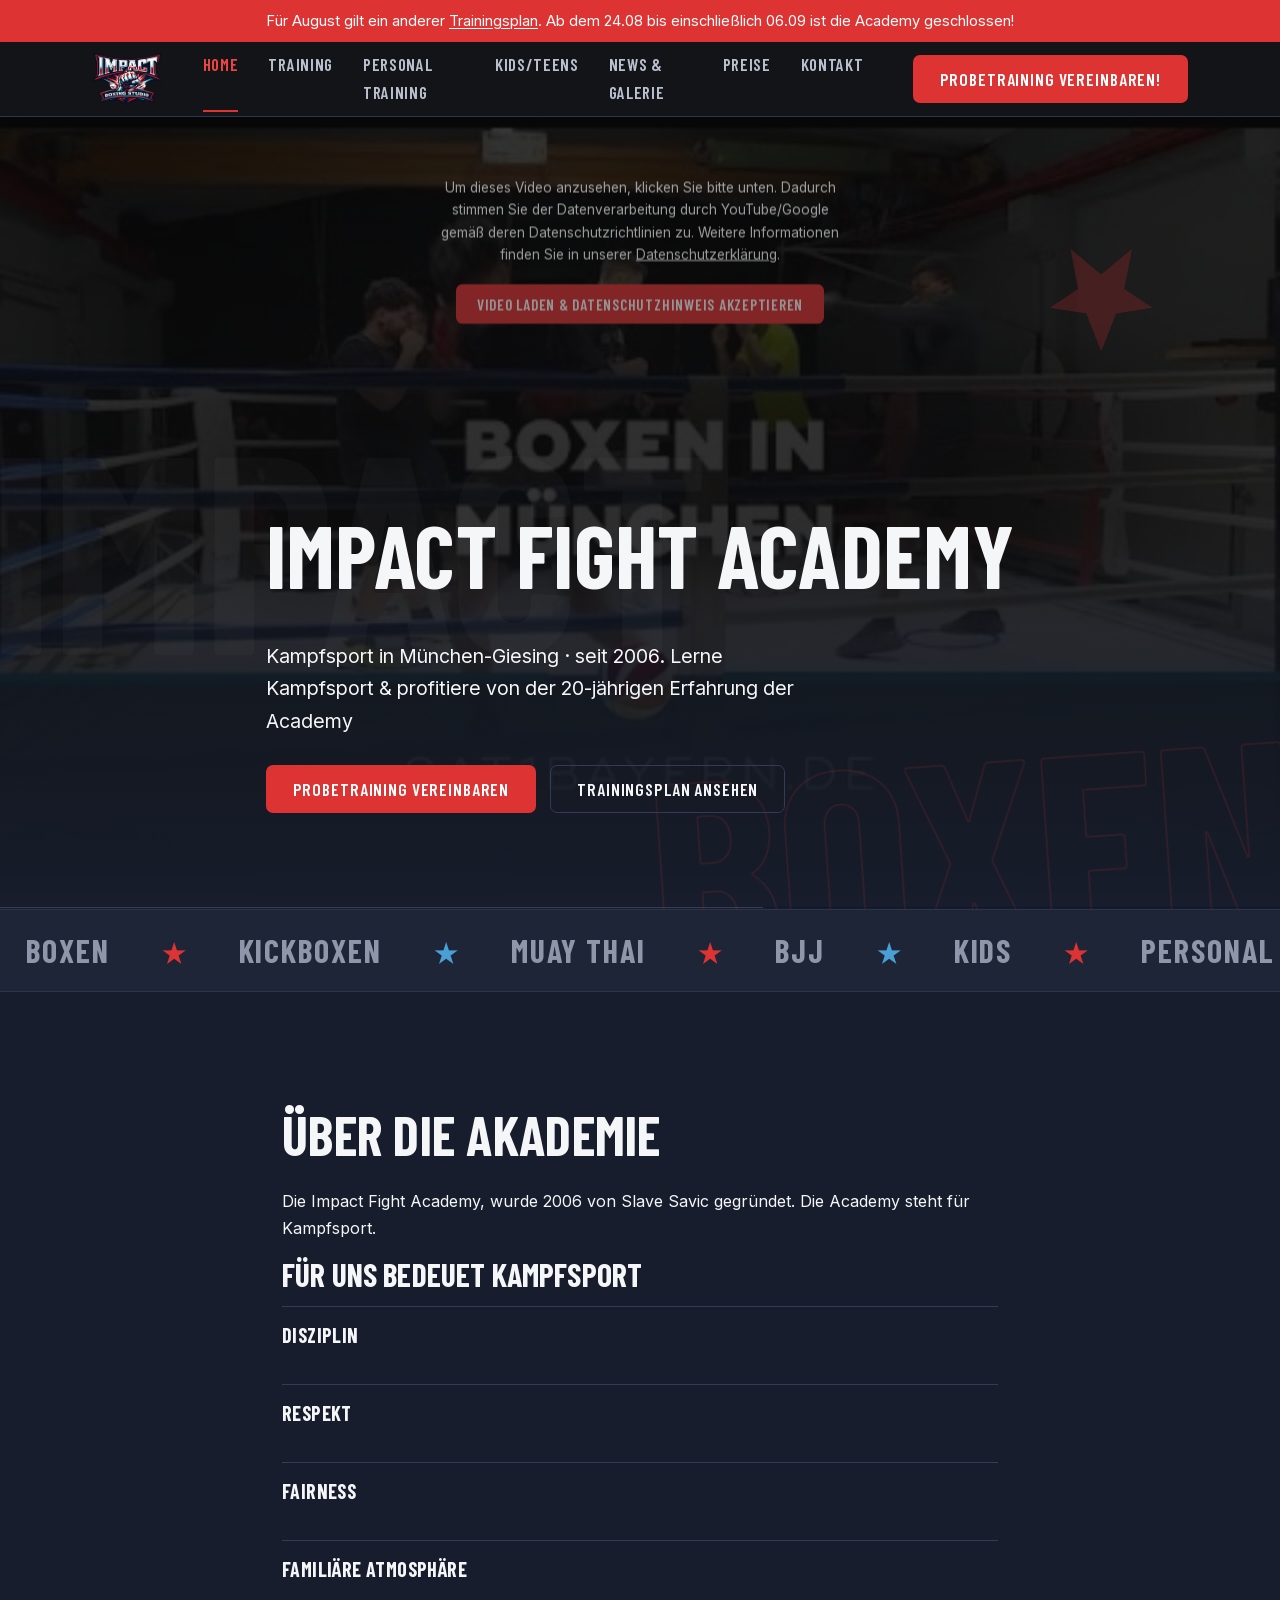
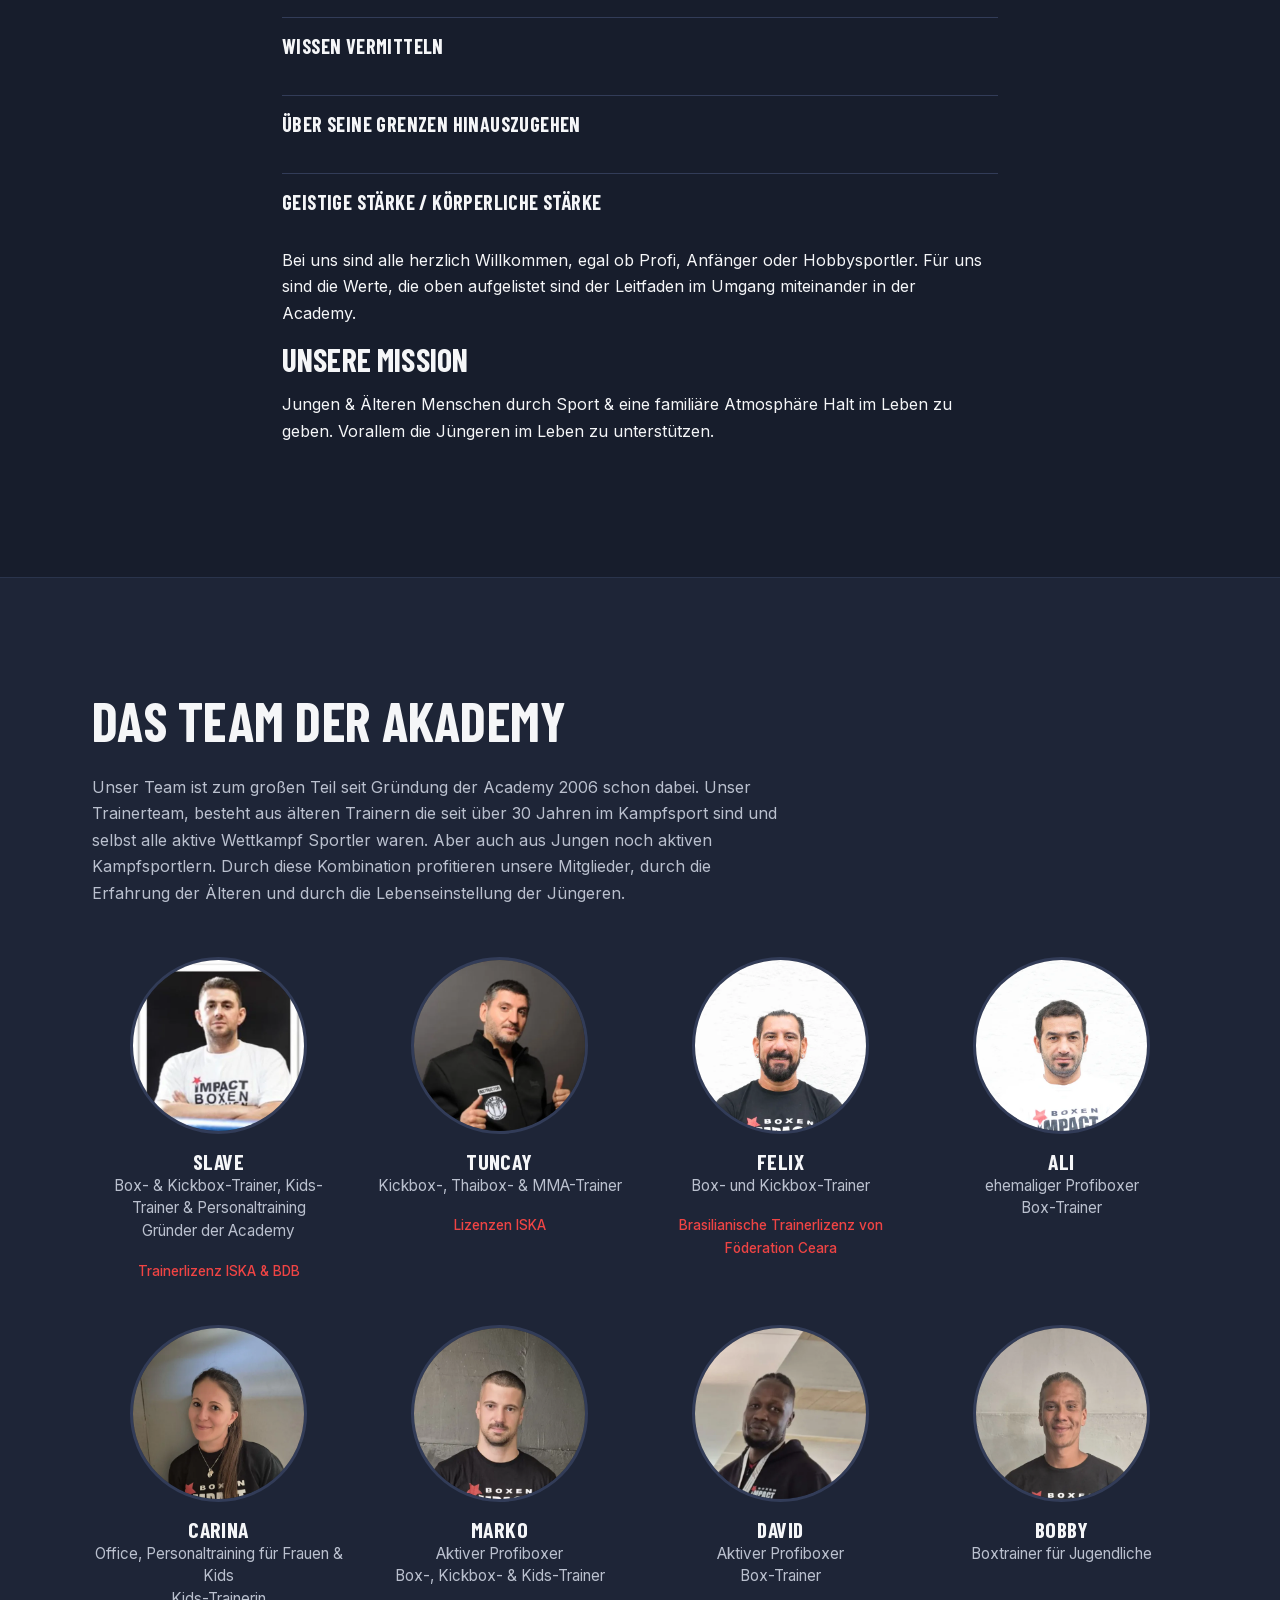
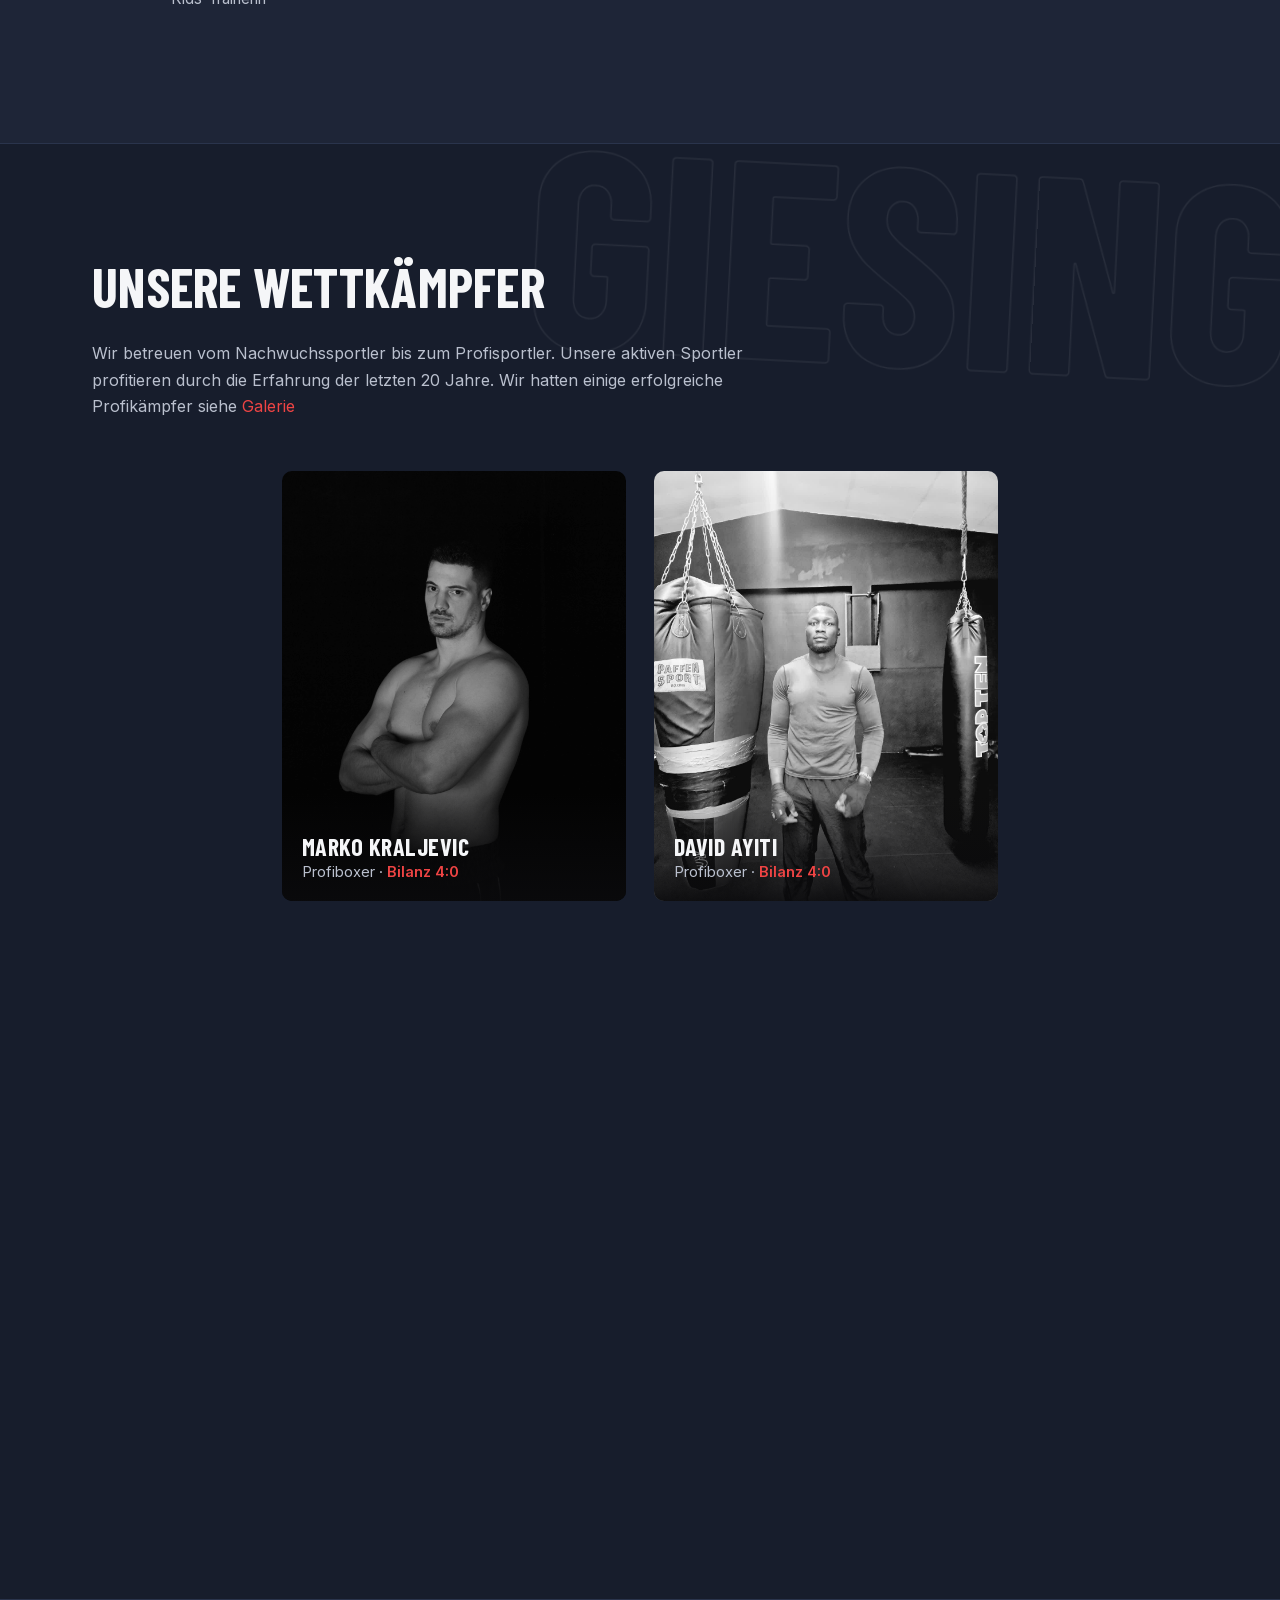
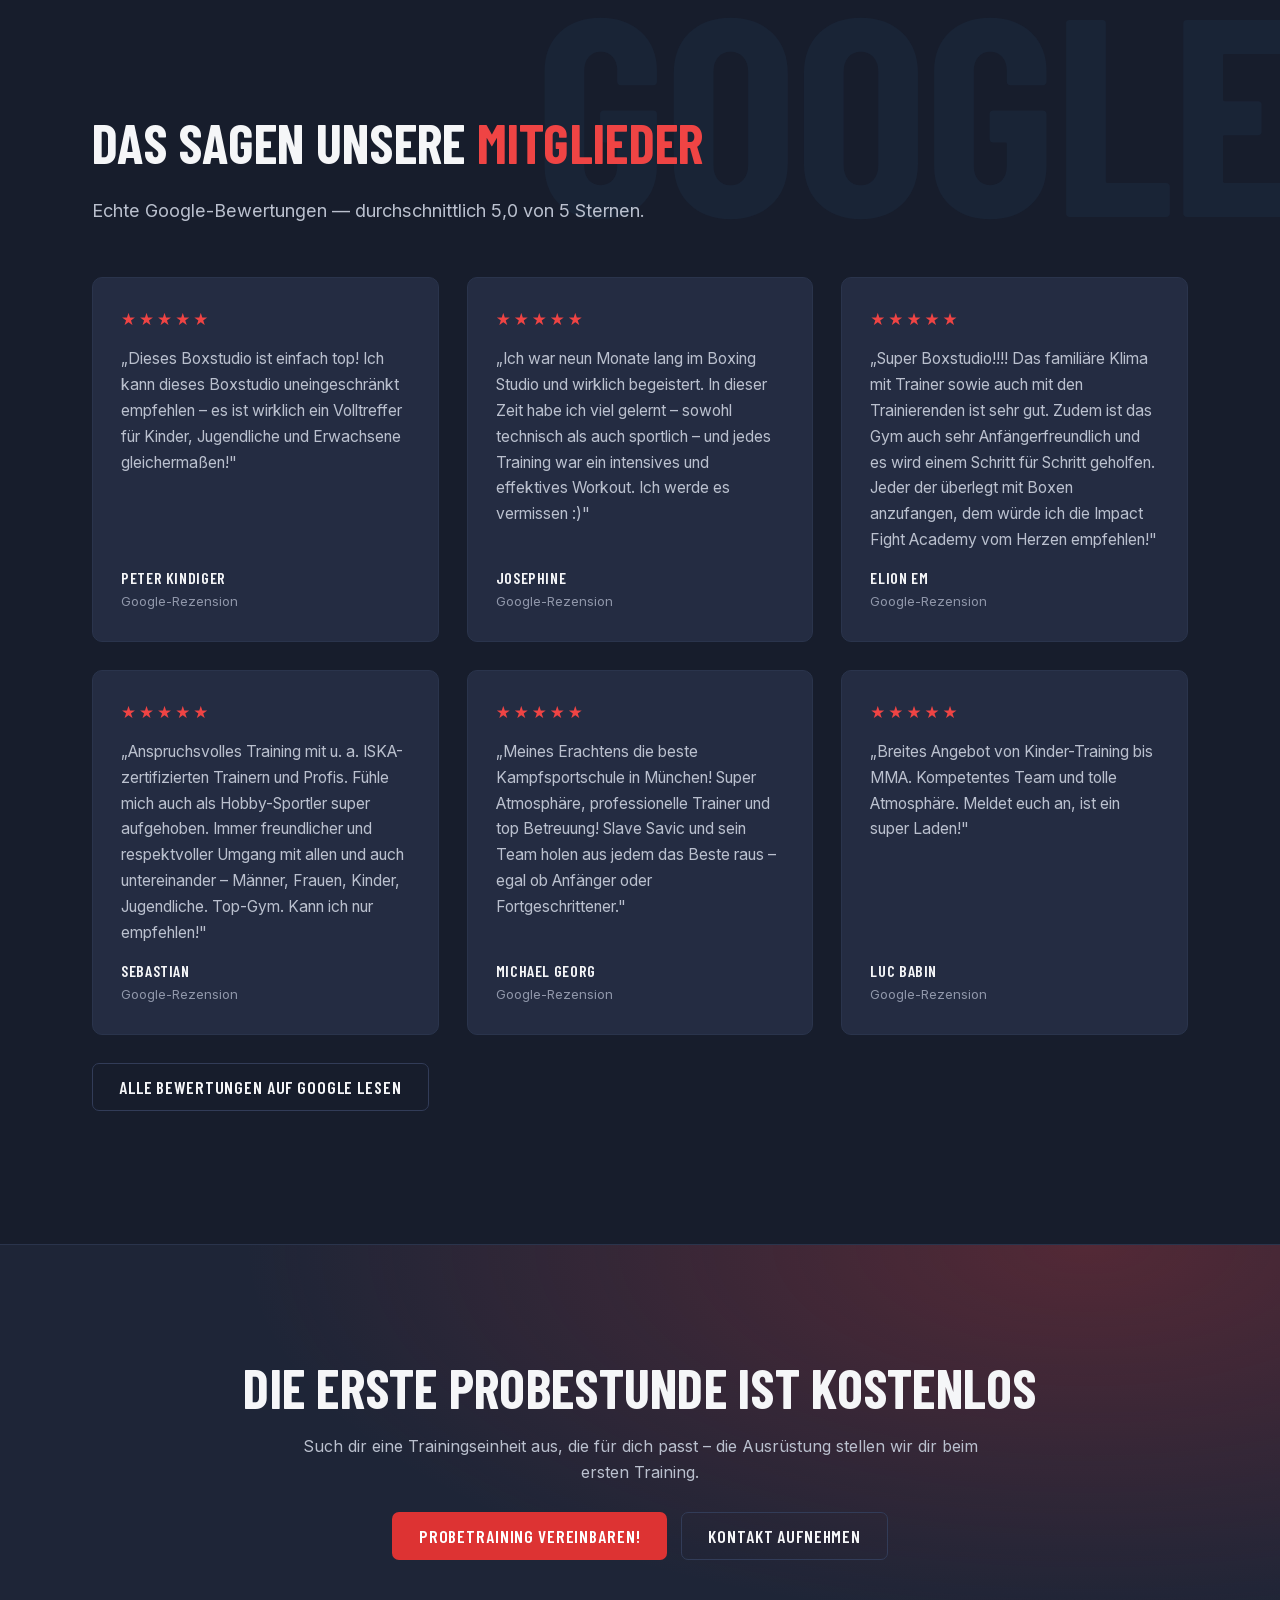
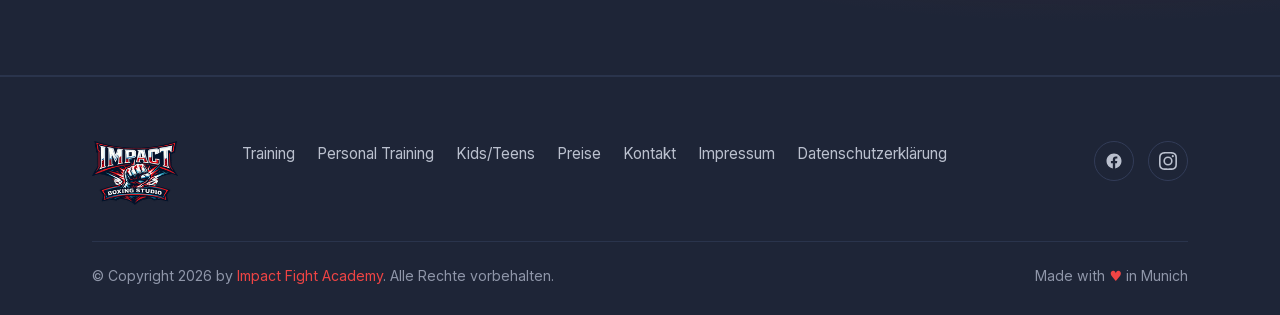
==== commit f1e4ea0d: "News und Galerie zu einer Seite zusammengefuehrt - galerie.html entfernt; news.html enthaelt jetzt b" ====
--- a/index.html
+++ b/index.html
@@ -31,8 +31,7 @@
       <a href="training.html">Training</a>
       <a href="personaltraining.html">Personal Training</a>
       <a href="kids_teens.html">Kids/Teens</a>
-      <a href="news.html">News</a>
-      <a href="galerie.html">Galerie</a>
+      <a href="news.html">News &amp; Galerie</a>
       <a href="preise.html">Preise</a>
       <a href="kontakt.html">Kontakt</a>
     </nav>
@@ -165,7 +164,7 @@
     <div class="wrap">
       <div class="section-head">
         <h2>Unsere Wettkämpfer</h2>
-        <p>Wir betreuen vom Nachwuchssportler bis zum Profisportler. Unsere aktiven Sportler profitieren durch die Erfahrung der letzten 20 Jahre. Wir hatten einige erfolgreiche Profikämpfer siehe <a href="galerie.html">Galerie</a></p>
+        <p>Wir betreuen vom Nachwuchssportler bis zum Profisportler. Unsere aktiven Sportler profitieren durch die Erfahrung der letzten 20 Jahre. Wir hatten einige erfolgreiche Profikämpfer siehe <a href="news.html#galerie">Galerie</a></p>
       </div>
     </div>
     <div class="wrap-slim">
--- a/assets/css/site.css
+++ b/assets/css/site.css
@@ -829,3 +829,76 @@
   padding: clamp(22px, 3vw, 30px);
 }
 .map-cta p { color: var(--text-2); margin-bottom: 18px; }
+
+/* ---------- Nummerierte Karten (Vorteile) ---------- */
+.num-card .n {
+  display: block;
+  font-family: var(--font-disp);
+  font-weight: 700;
+  font-size: 2.4rem;
+  line-height: 1;
+  color: var(--red);
+  margin-bottom: .3em;
+}
+.num-card h4 { margin: 0; }
+
+/* ---------- Zweispaltige Leistungsliste ---------- */
+.list-2col {
+  display: grid;
+  grid-template-columns: 1fr 1fr;
+  gap: .5em 2.5rem;
+  margin: 0;
+  padding-left: 1.15rem;
+}
+@media (max-width: 640px) {
+  .list-2col { grid-template-columns: 1fr; }
+}
+
+/* ---------- Zitat + Preishinweis als ein Modul ---------- */
+.quote-price { align-items: center; }
+.quote-price .quote-wall { margin: 0; }
+.quote-price h2 { margin-bottom: .4em; }
+.quote-price p:last-child { margin-bottom: 0; }
+
+/* ---------- Altersgruppen (Kinder & Jugendliche) ---------- */
+.age-row {
+  display: grid;
+  grid-template-columns: 240px 1fr;
+  gap: clamp(20px, 3vw, 48px);
+  align-items: start;
+}
+.age-row + .age-row {
+  margin-top: clamp(30px, 4vw, 52px);
+  padding-top: clamp(30px, 4vw, 52px);
+  border-top: 1px solid var(--line-soft);
+}
+.age-badge {
+  display: inline-block;
+  font-family: var(--font-disp);
+  font-weight: 700;
+  font-size: clamp(1.9rem, 3vw, 2.4rem);
+  line-height: 1;
+  color: var(--red);
+  letter-spacing: .01em;
+}
+.age-head h3 { margin: .3em 0 0; }
+.age-body p:last-child { margin-bottom: 0; }
+@media (max-width: 780px) {
+  .age-row { grid-template-columns: 1fr; gap: 10px; }
+}
+
+/* ---------- Video-Platz (lokale Datei, austauschbar) ---------- */
+.video-slot {
+  position: relative;
+  aspect-ratio: 16/9;
+  border-radius: var(--r);
+  overflow: clip;
+  background: #000;
+  border: 1px solid var(--line-soft);
+}
+.video-slot video {
+  width: 100%;
+  height: 100%;
+  object-fit: cover;
+  display: block;
+}
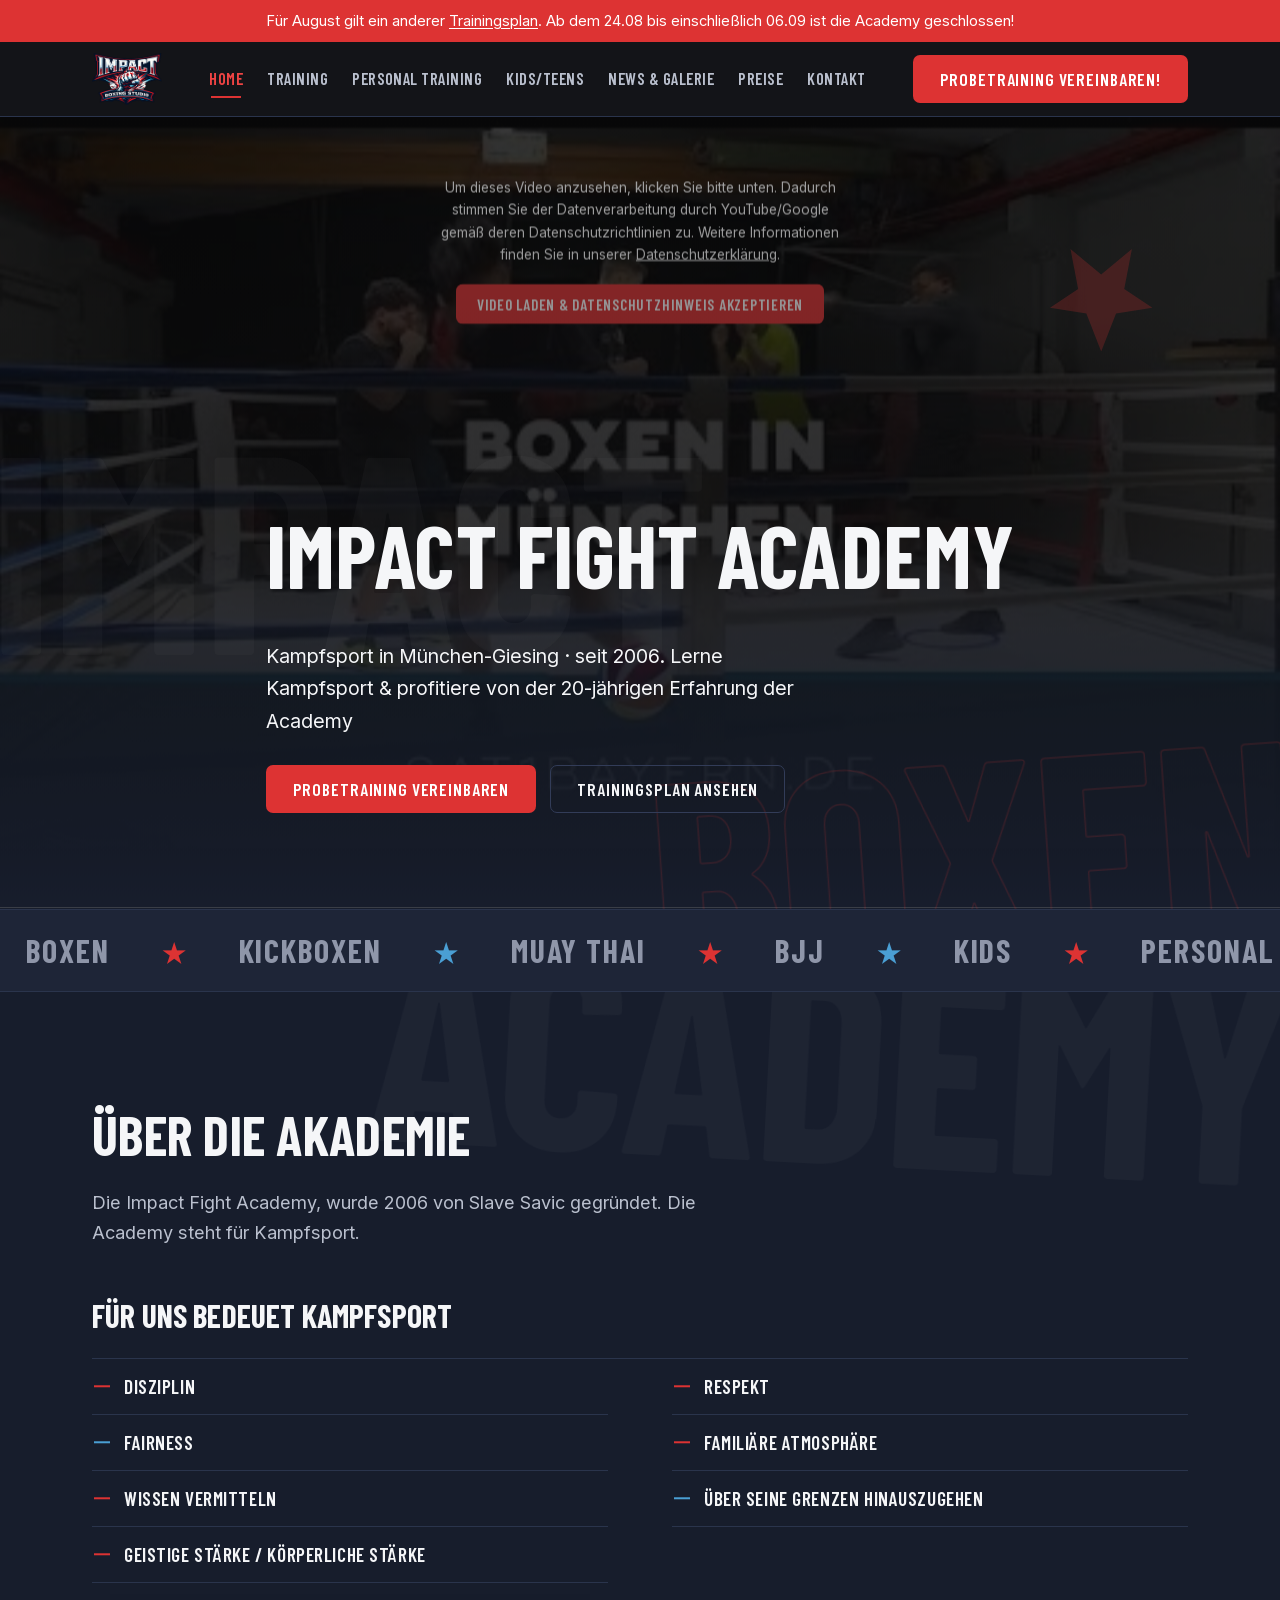
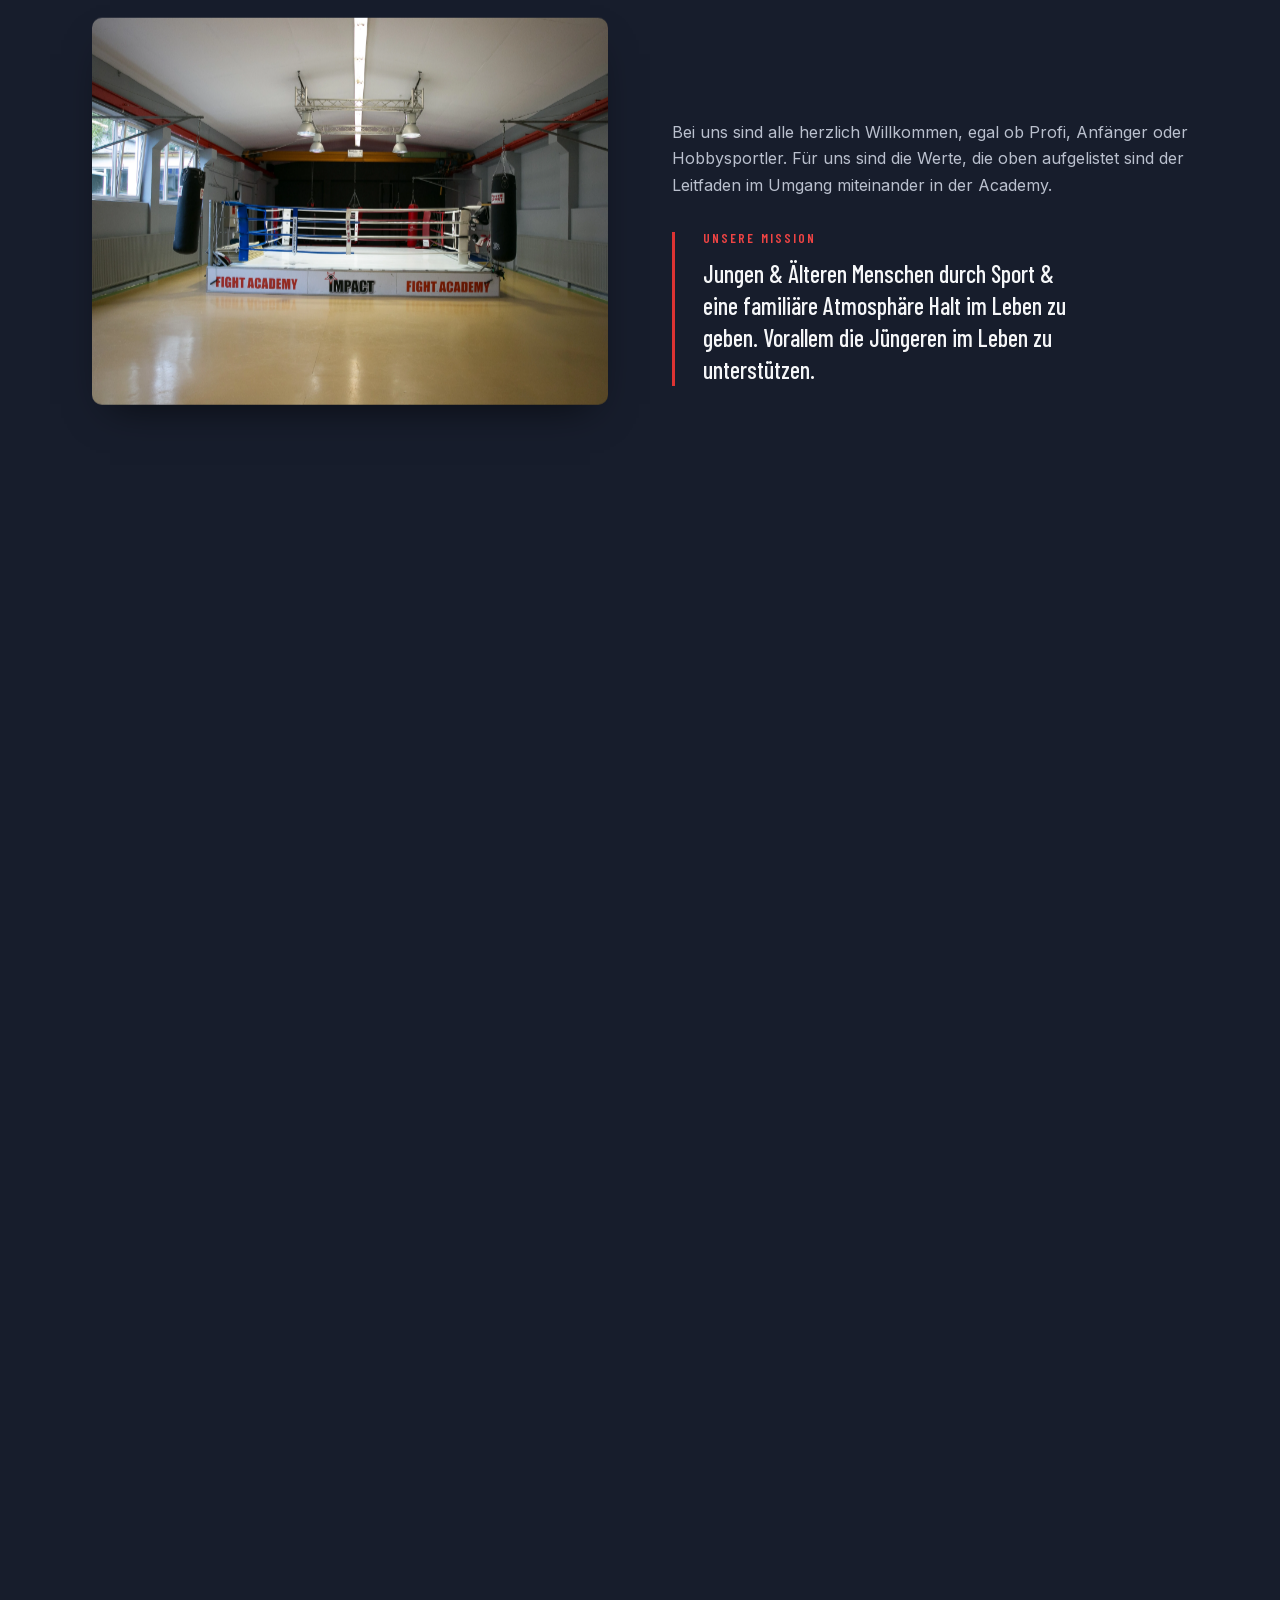
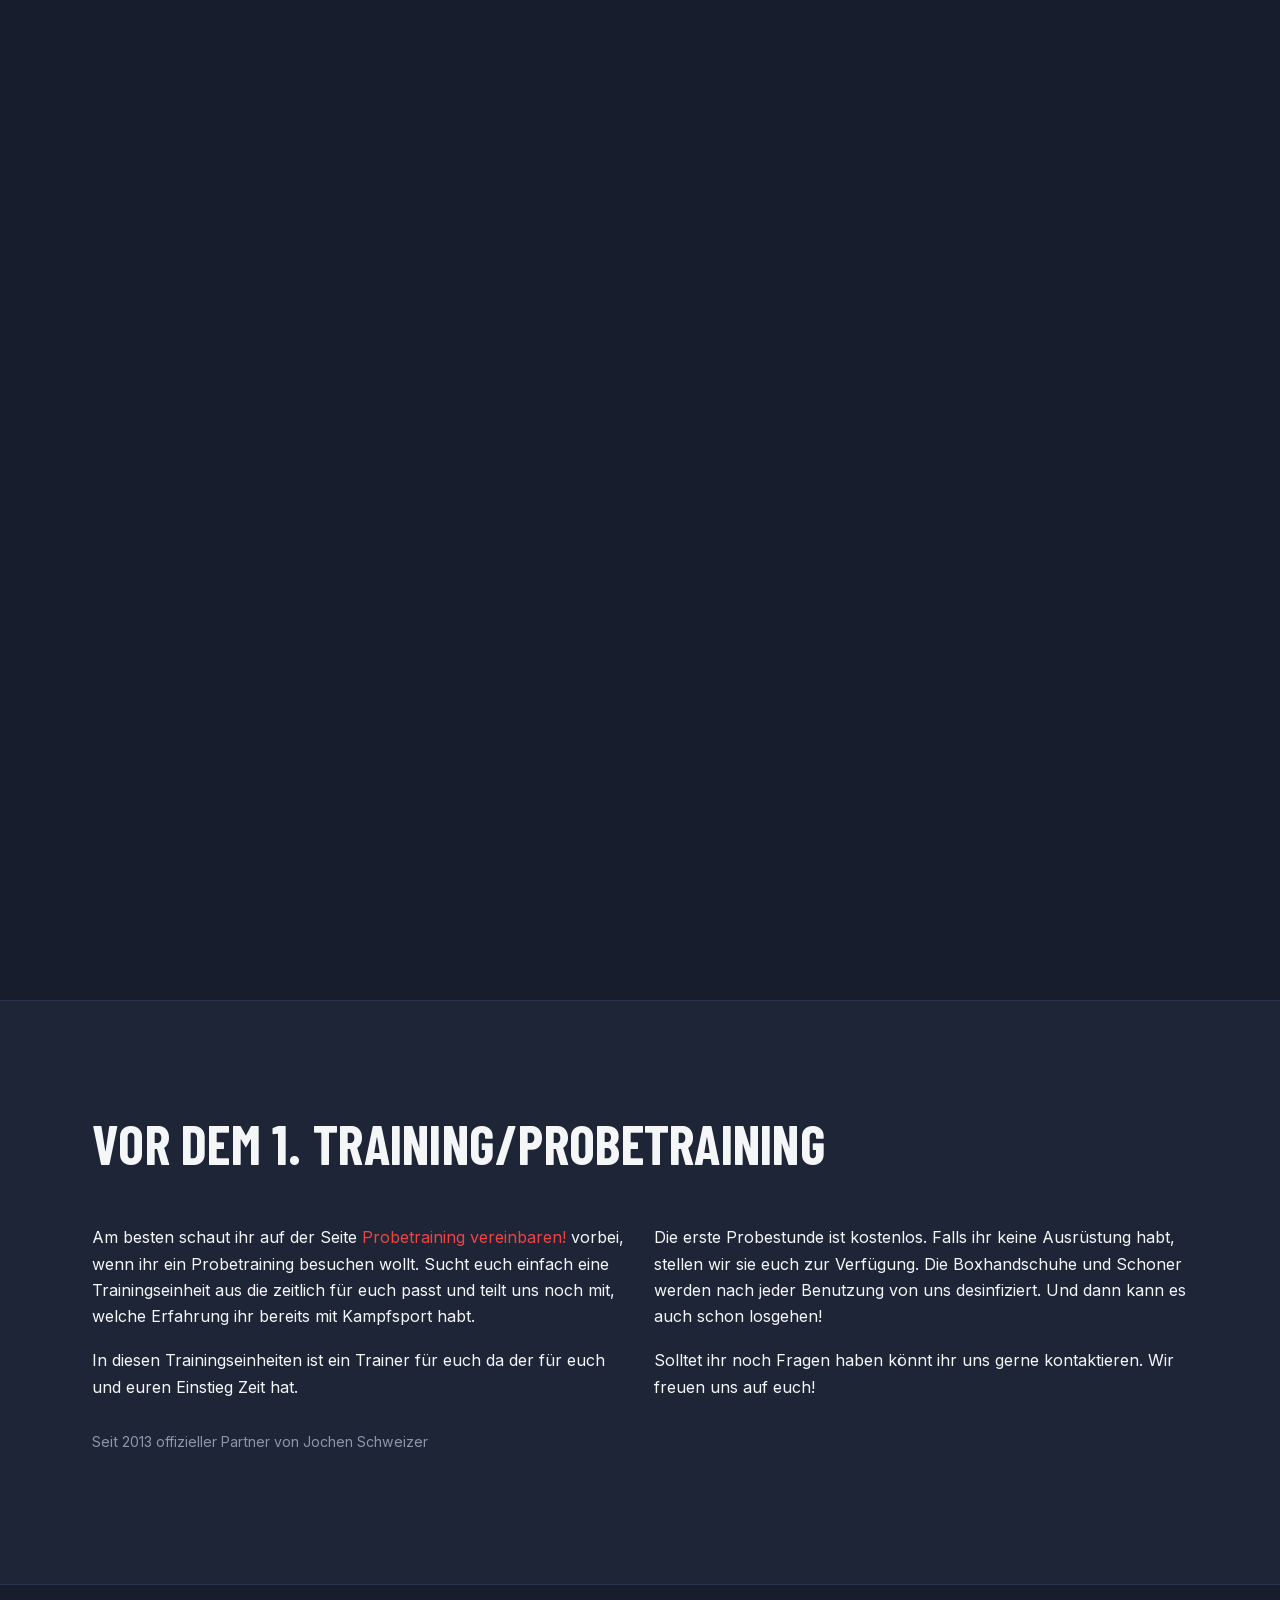
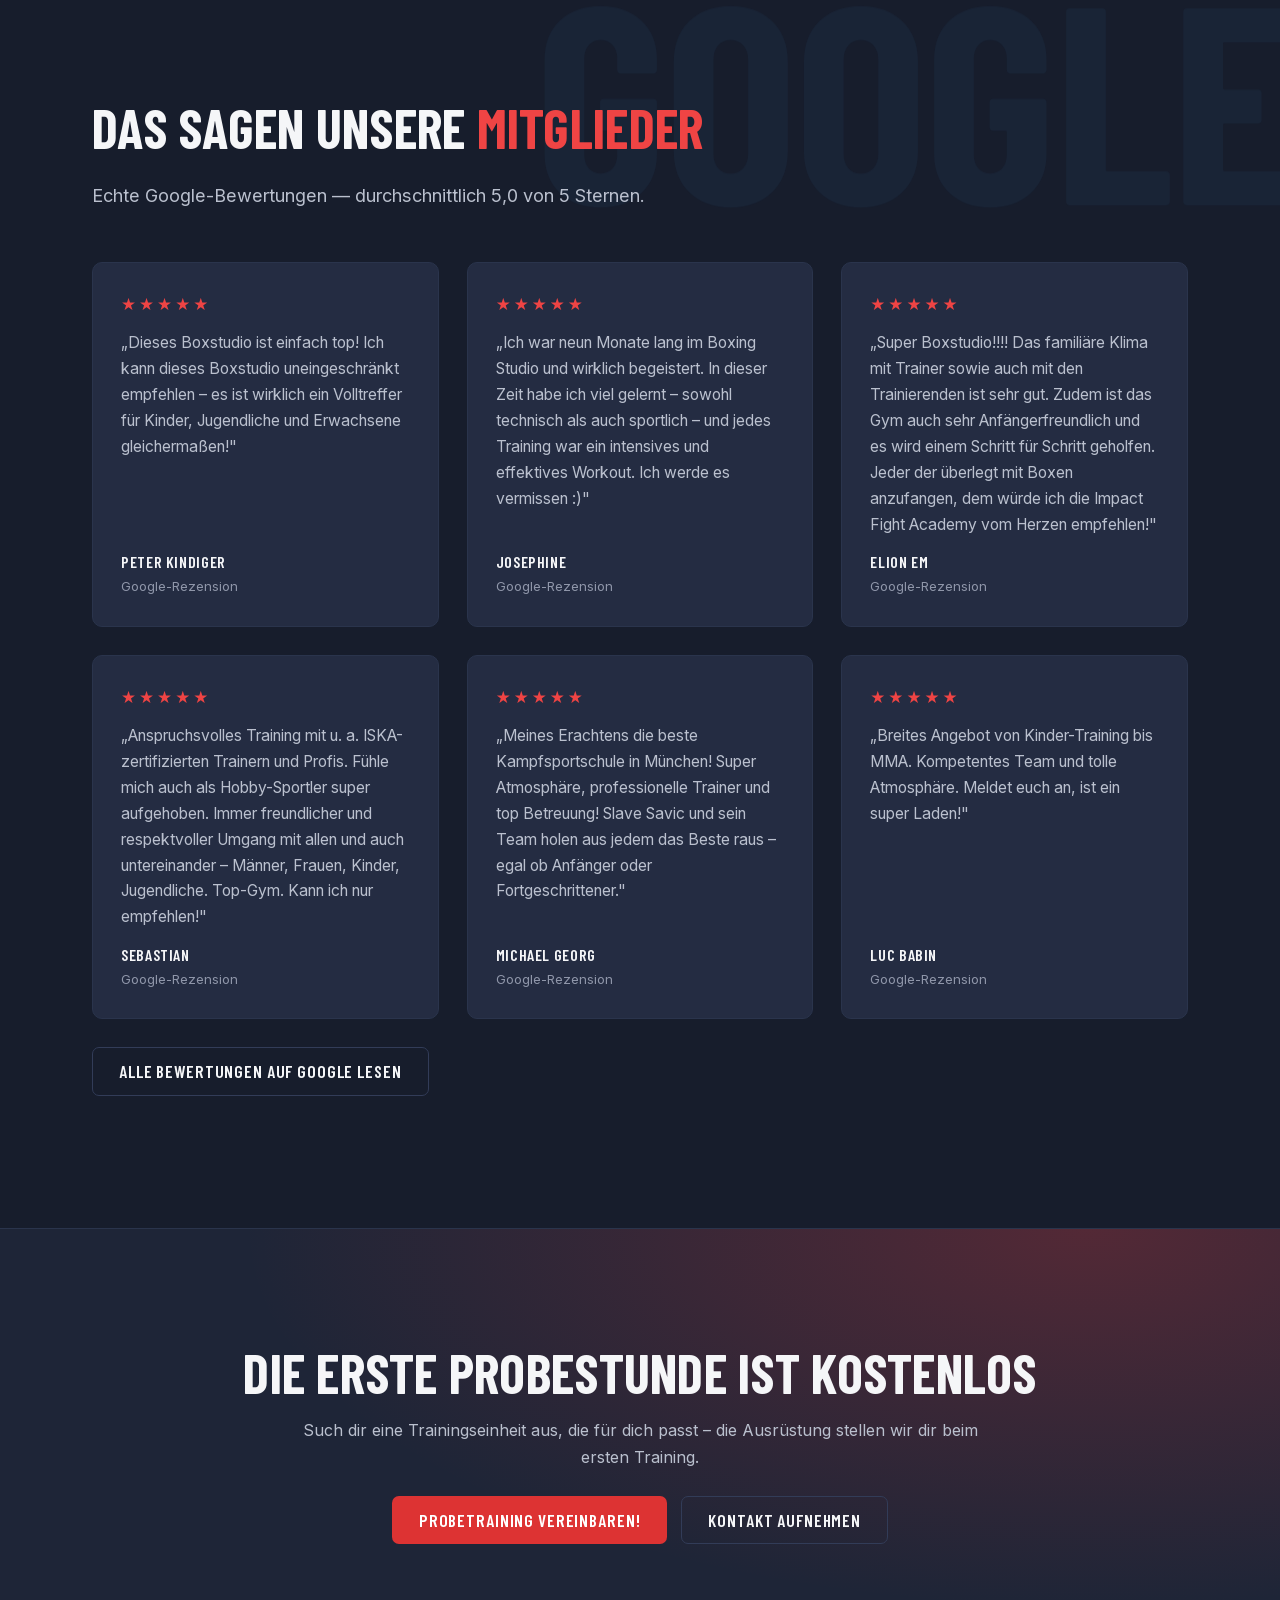
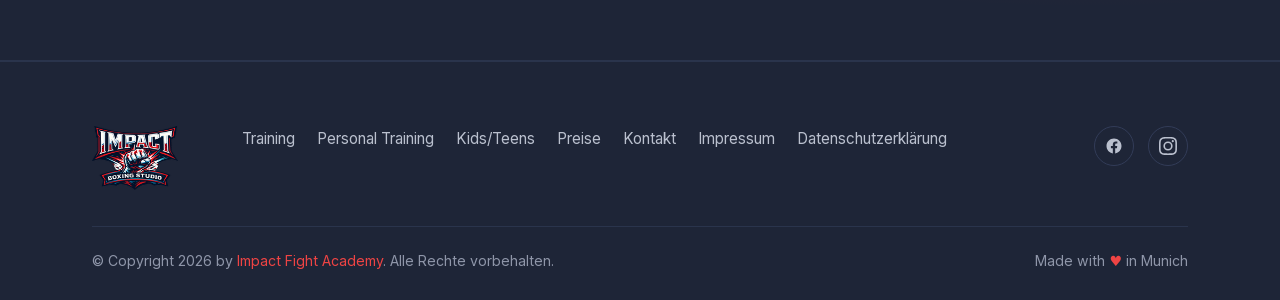
==== commit e5616e66: "Startseite: Modul 'Ueber die Akademie' neu aufgebaut Das Modul stand als schmale 780px-Saeule in ein" ====
--- a/index.html
+++ b/index.html
@@ -73,25 +73,40 @@
     </div>
   </div>
 
-  <section class="section reveal">
-    <div class="wrap">
-      <div class="wrap-slim">
-        <div>
-          <h2>Über die Akademie</h2>
-          <p>Die Impact Fight Academy, wurde 2006 von Slave Savic gegründet. Die Academy steht für Kampfsport.</p>
-          <h3>Für uns bedeuet Kampfsport</h3>
-          <div class="stack" style="margin:8px 0 28px;">
-            <div class="text-block"><h4>Disziplin</h4></div>
-            <div class="text-block"><h4>Respekt</h4></div>
-            <div class="text-block"><h4>Fairness</h4></div>
-            <div class="text-block"><h4>Familiäre Atmosphäre</h4></div>
-            <div class="text-block"><h4>Wissen vermitteln</h4></div>
-            <div class="text-block"><h4>über seine Grenzen hinauszugehen</h4></div>
-            <div class="text-block"><h4>geistige Stärke / körperliche Stärke</h4></div>
+  <section class="section wall reveal" id="akademie">
+    <span class="bg-word fill px" data-px="0.07" aria-hidden="true"
+          style="top:-0.06em;right:-0.03em;--tilt:3deg">ACADEMY</span>
+    <div class="wrap">
+      <div class="section-head">
+        <h2>Über die Akademie</h2>
+        <p class="lead">Die Impact Fight Academy, wurde 2006 von Slave Savic gegründet. Die Academy steht für Kampfsport.</p>
+      </div>
+
+      <div class="values">
+        <h3>Für uns bedeuet Kampfsport</h3>
+        <ul class="value-list">
+          <li>Disziplin</li>
+          <li>Respekt</li>
+          <li>Fairness</li>
+          <li>Familiäre Atmosphäre</li>
+          <li>Wissen vermitteln</li>
+          <li>über seine Grenzen hinauszugehen</li>
+          <li>geistige Stärke / körperliche Stärke</li>
+        </ul>
+      </div>
+
+      <div class="split">
+        <div class="split-media px" data-px="0.08">
+          <img src="assets/img/galerie/galerie15.webp"
+               alt="Trainingshalle der Impact Fight Academy mit Boxring und Sandsäcken"
+               width="3960" height="2640" loading="lazy">
+        </div>
+        <div class="split-body">
+          <p>Bei uns sind alle herzlich Willkommen, egal ob Profi, Anfänger oder Hobbysportler. Für uns sind die Werte, die oben aufgelistet sind der Leitfaden im Umgang miteinander in der Academy.</p>
+          <div class="mission">
+            <h3>Unsere Mission</h3>
+            <p>Jungen &amp; Älteren Menschen durch Sport &amp; eine familiäre Atmosphäre Halt im Leben zu geben. Vorallem die Jüngeren im Leben zu unterstützen.</p>
           </div>
-          <p>Bei uns sind alle herzlich Willkommen, egal ob Profi, Anfänger oder Hobbysportler. Für uns sind die Werte, die oben aufgelistet sind der Leitfaden im Umgang miteinander in der Academy.</p>
-          <h3>Unsere Mission</h3>
-          <p>Jungen &amp; Älteren Menschen durch Sport &amp; eine familiäre Atmosphäre Halt im Leben zu geben. Vorallem die Jüngeren im Leben zu unterstützen.</p>
         </div>
       </div>
     </div>
--- a/assets/css/site.css
+++ b/assets/css/site.css
@@ -108,16 +108,17 @@
 }
 .brand { display: flex; align-items: center; flex: 0 0 auto; }
 .brand img { height: 52px; width: auto; }
-.nav { display: flex; gap: 4px; margin-left: auto; }
+.nav { display: flex; flex-wrap: nowrap; gap: 2px; margin-left: auto; }
 .nav a {
   font-family: var(--font-disp);
   font-weight: 600;
-  font-size: 1.06rem;
-  letter-spacing: .04em;
+  font-size: 1.02rem;
+  letter-spacing: .03em;
   text-transform: uppercase;
   color: var(--text-2);
-  padding: 9px 13px;
+  padding: 9px 11px;
   border-radius: 6px;
+  white-space: nowrap;
   transition: color .18s var(--ease), background .18s var(--ease);
 }
 .nav a:hover { color: var(--text); text-decoration: none; background: rgba(255,255,255,.05); }
@@ -511,7 +512,7 @@
   .grid-4 { grid-template-columns: repeat(2, 1fr); }
   .gallery { grid-template-columns: repeat(3, 1fr); }
 }
-@media (max-width: 900px) {
+@media (max-width: 1120px) {
   .nav, .head-cta { display: none; }
   .nav-toggle { display: block; }
   .site-head.open .nav {
@@ -887,6 +888,78 @@
   .age-row { grid-template-columns: 1fr; gap: 10px; }
 }
 
+/* ---------- Über die Akademie: Werteband + Missionsblock ---------- */
+/* Die Werte stehen ueber die volle Spaltenbreite statt in einer schmalen
+   Saeule — zwei Spalten, gleiche Zeilenhoehe, Haarlinie als Rhythmus. */
+.values { margin-bottom: clamp(44px, 6vw, 76px); }
+.values h3 { margin-bottom: .8em; }
+
+.value-list {
+  list-style: none;
+  margin: 0;
+  padding: 0;
+  display: grid;
+  grid-template-columns: 1fr 1fr;
+  column-gap: clamp(28px, 5vw, 64px);
+  border-top: 1px solid var(--line-soft);
+}
+.value-list li {
+  display: flex;
+  align-items: baseline;
+  gap: 14px;
+  margin: 0;
+  padding: 16px 2px;
+  border-bottom: 1px solid var(--line-soft);
+  font-family: var(--font-disp);
+  font-weight: 600;
+  font-size: clamp(1.08rem, 1.5vw, 1.3rem);
+  letter-spacing: .03em;
+  line-height: 1.2;
+  text-transform: uppercase;
+  transition: border-color .3s var(--ease);
+}
+.value-list li::before {
+  content: '';
+  flex: 0 0 auto;
+  width: 16px;
+  height: 2px;
+  background: var(--red);
+  transform: translateY(-.35em);
+  transition: width .3s var(--ease);
+}
+.value-list li:nth-child(3n)::before { background: var(--blue); }
+.value-list li:hover { border-bottom-color: var(--line); }
+.value-list li:hover::before { width: 28px; }
+/* Unter 780px reicht die halbe Spalte nicht mehr fuer die langen Werte
+   ("geistige Stärke / körperliche Stärke" braucht rund 300px) — dann
+   einspaltig, zusammen mit dem .split-Umbruch derselben Sektion. */
+@media (max-width: 780px) {
+  .value-list { grid-template-columns: 1fr; }
+}
+
+/* Mission als ruhiger Schlusssatz: Label klein, Aussage gross */
+.mission {
+  border-left: 3px solid var(--red);
+  padding-left: clamp(18px, 2.5vw, 28px);
+  margin-top: clamp(24px, 3vw, 34px);
+}
+.mission h3 {
+  font-size: .82rem;
+  font-weight: 600;
+  letter-spacing: .16em;
+  color: var(--red-hot);
+  margin-bottom: .9em;
+}
+.mission p {
+  font-family: var(--font-disp);
+  font-weight: 500;
+  font-size: clamp(1.22rem, 1.9vw, 1.55rem);
+  line-height: 1.32;
+  color: var(--text);
+  margin: 0;
+  max-width: 34ch;
+}
+
 /* ---------- Video-Platz (lokale Datei, austauschbar) ---------- */
 .video-slot {
   position: relative;
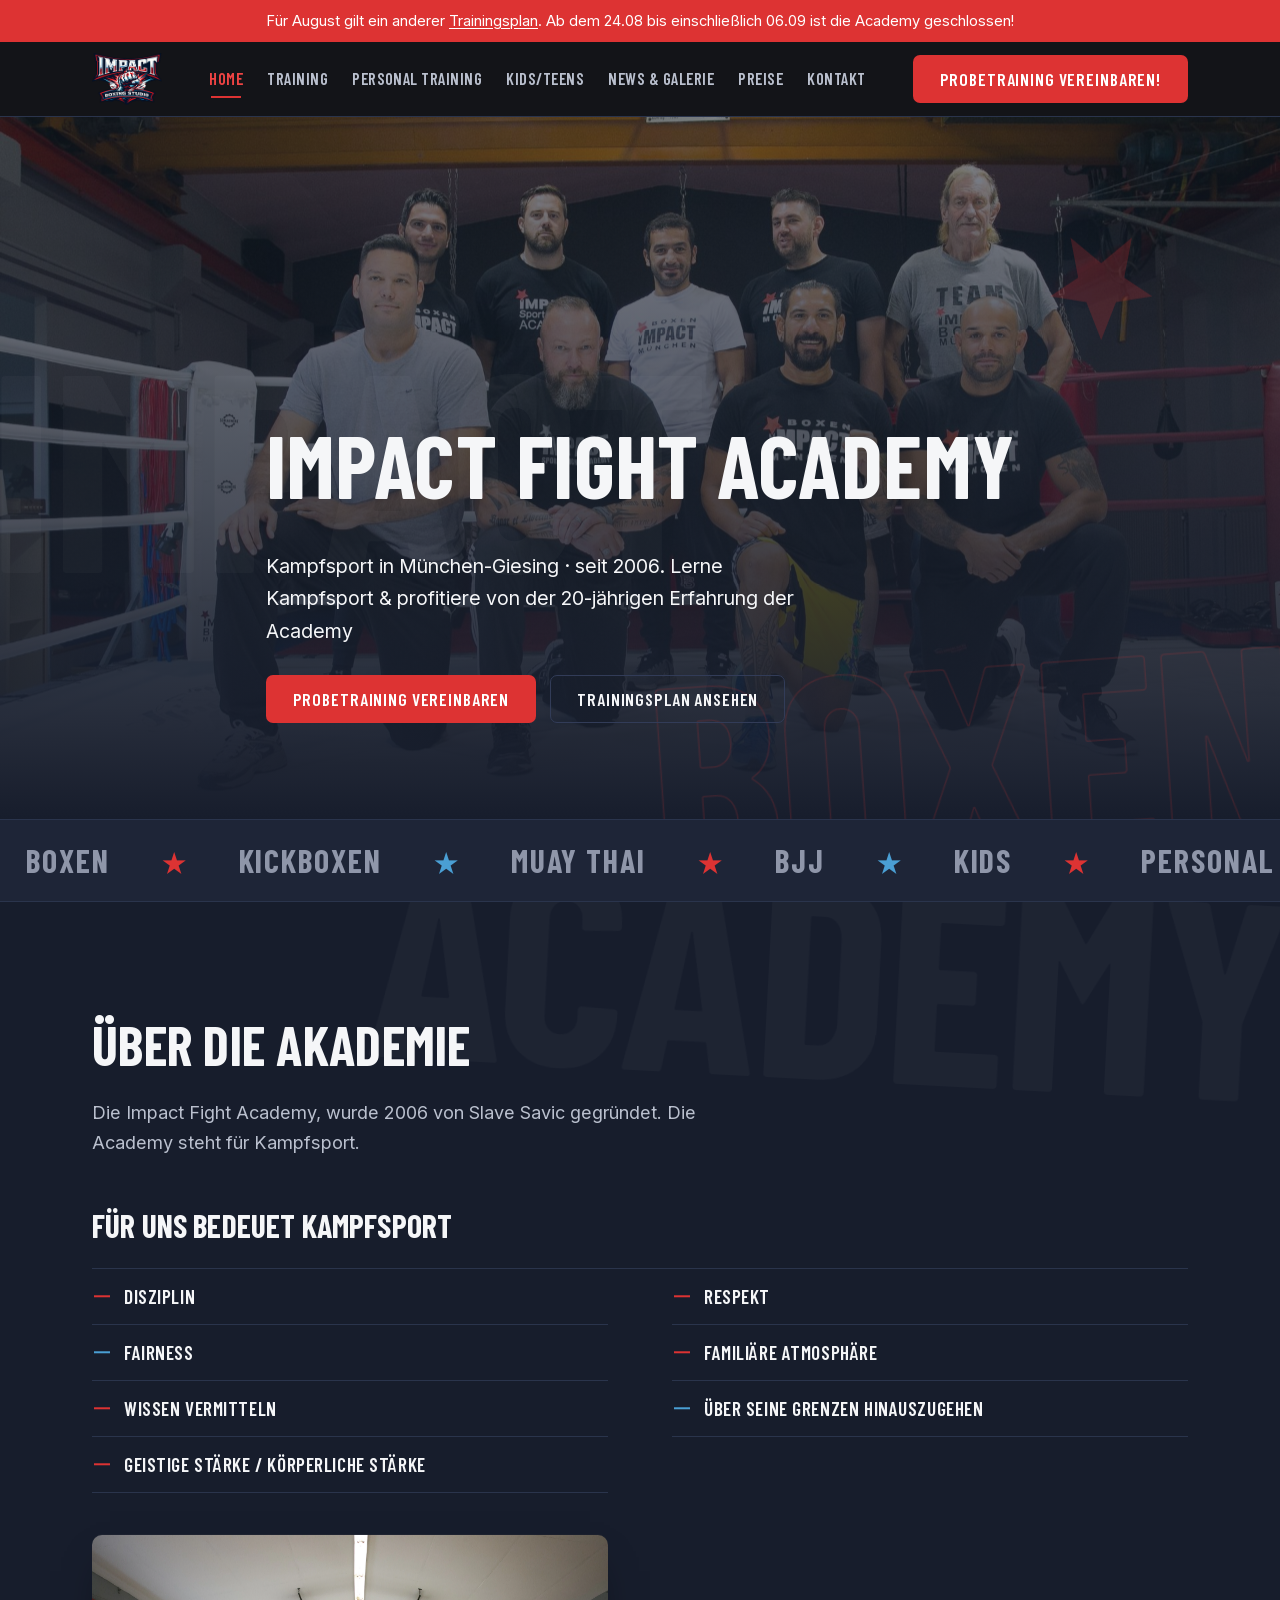
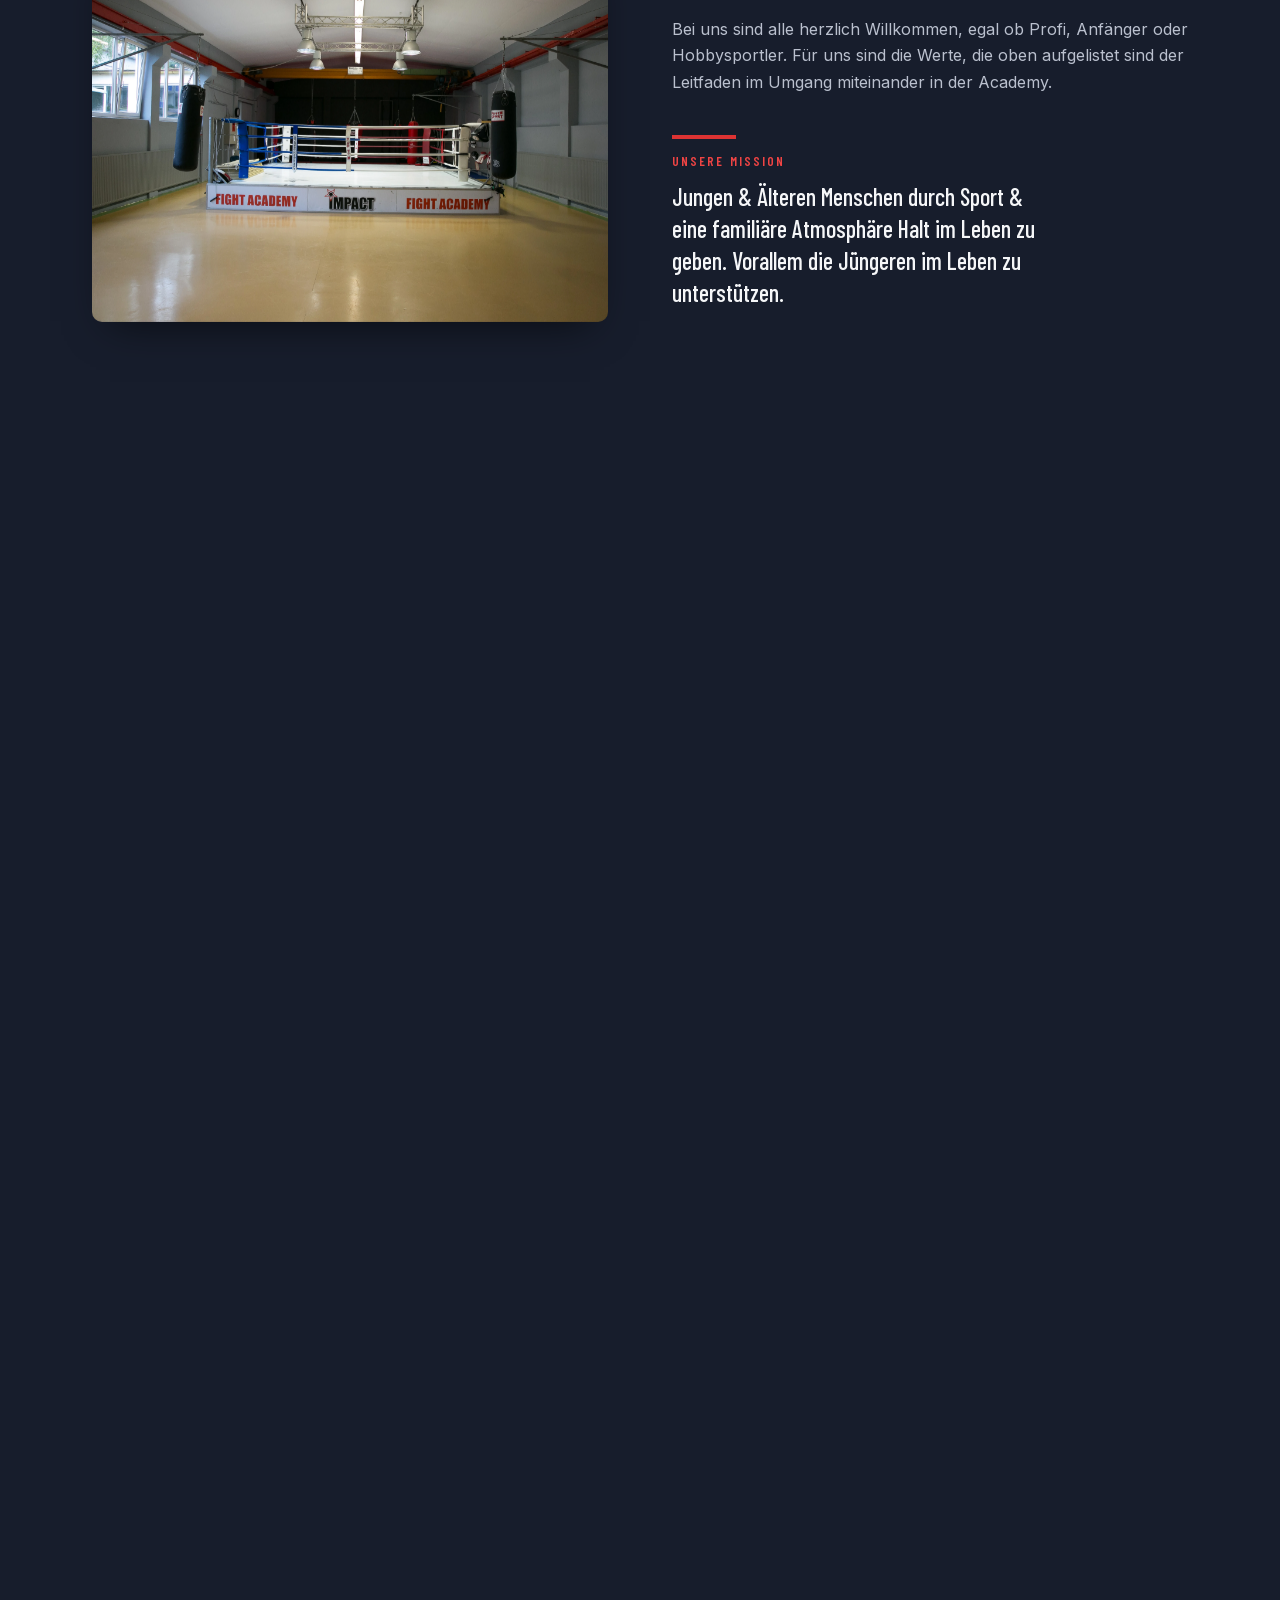
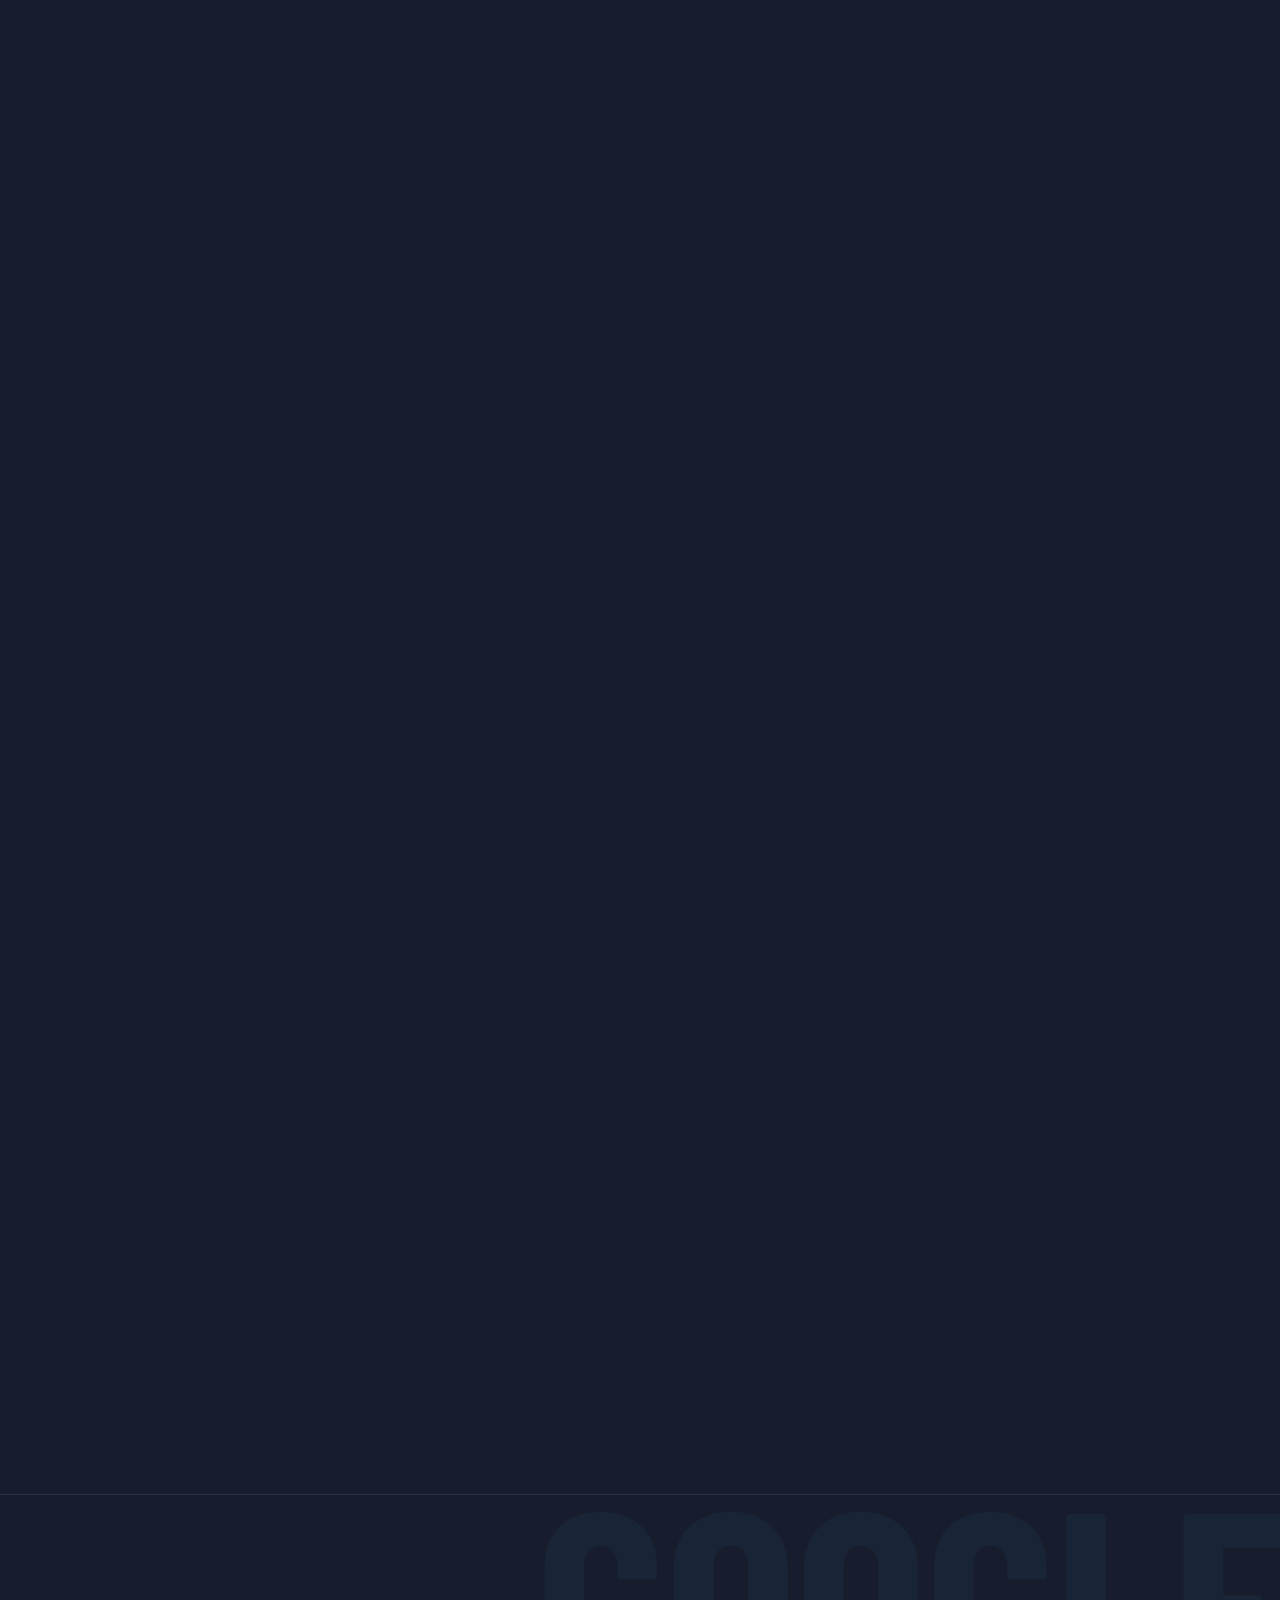
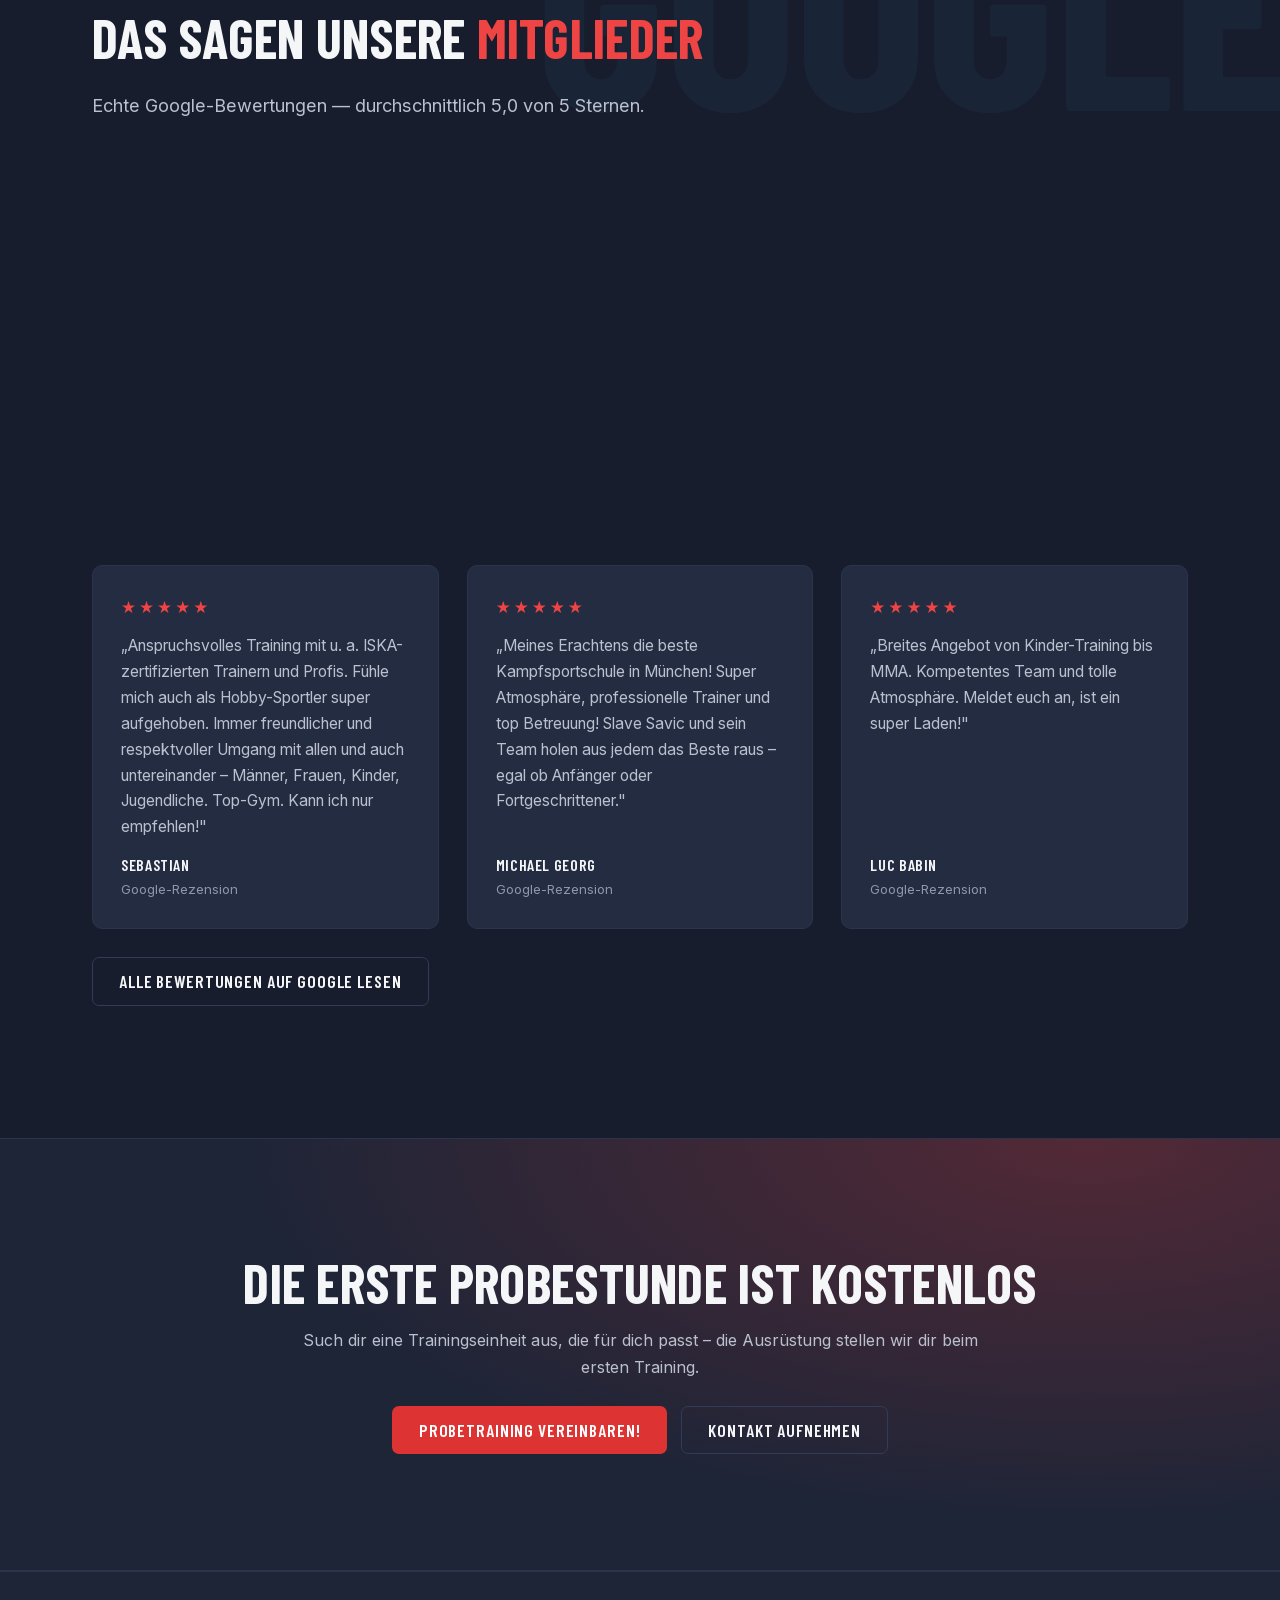
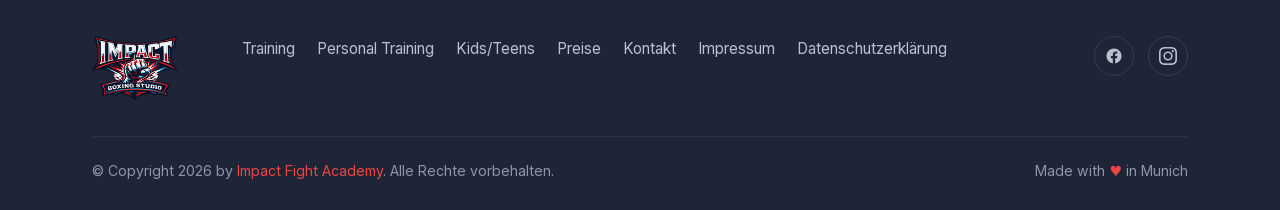
==== commit 42668dea: "Hero-Video auf der Startseite: spielt jetzt automatisch ab Vorher lag im Hero eine YouTube-Einbindun" ====
--- a/index.html
+++ b/index.html
@@ -44,14 +44,17 @@
 <main>
 
   <section class="hero wall">
-    <div class="video-consent px" data-px="0.06">
-      <img src="assets/img/video/video-thumb.jpg"
-           alt="Platzhalter-Vorschaubild für YouTube-Video"
-           width="480" height="360" loading="eager">
-      <div class="veil">
-        <p>Um dieses Video anzusehen, klicken Sie bitte unten. Dadurch stimmen Sie der Datenverarbeitung durch YouTube/Google gemäß deren Datenschutzrichtlinien zu. Weitere Informationen finden Sie in unserer <a href="datenschutz.html">Datenschutzerklärung</a>.</p>
-        <button class="btn btn-red" type="button" data-yt="ECVYKffh_qA">Video laden &amp; Datenschutzhinweis akzeptieren</button>
-      </div>
+    <!-- Selbst gehostetes Hero-Video. Bewusst kein YouTube: das duerfte erst nach
+         Klick laden (DSGVO) und koennte deshalb nie automatisch abspielen. Eine
+         eigene Datei bindet keinen Dritten ein, laeuft sofort und braucht keine
+         Einwilligung. Das Bild darunter traegt den Hero, solange die Videodatei
+         fehlt oder der Besucher reduzierte Bewegung eingestellt hat. -->
+    <div class="hero-video px" data-px="0.06" aria-hidden="true">
+      <img src="assets/img/hero/hero.jpg" alt=""
+           width="1920" height="1232" loading="eager" fetchpriority="high">
+      <video muted loop playsinline preload="metadata" tabindex="-1">
+        <source src="assets/video/hero.mp4" type="video/mp4">
+      </video>
     </div>
     <span class="bg-word fill px" data-px="0.10" aria-hidden="true" style="bottom:.85em;left:-.04em;">IMPACT</span>
     <span class="bg-word red px" data-px="-0.06" aria-hidden="true" style="--tilt:-4deg;bottom:-.12em;right:-.06em;">BOXEN</span>
--- a/assets/css/site.css
+++ b/assets/css/site.css
@@ -194,7 +194,8 @@
   margin-bottom: 10px;
 }
 .hero .lead { font-size: 1.22rem; color: var(--text); max-width: 46ch; }
-.hero .actions { display: flex; flex-wrap: wrap; gap: 14px; margin-top: 28px; }
+/* Gilt fuer beide Kopfvarianten: .hero (Startseite) und .page-hero (Unterseiten) */
+.hero .actions, .page-hero .actions { display: flex; flex-wrap: wrap; gap: 14px; margin-top: 28px; }
 
 /* Unterseiten-Kopf */
 .page-hero { padding-block: clamp(64px, 9vw, 110px) clamp(40px, 6vw, 72px); }
@@ -544,7 +545,7 @@
   .gallery { grid-template-columns: repeat(2, 1fr); }
   .hero { min-height: 74vh; }
   .btn { width: 100%; justify-content: center; }
-  .hero .actions .btn, .cta-band .actions .btn { width: auto; }
+  .hero .actions .btn, .page-hero .actions .btn, .cta-band .actions .btn { width: auto; }
 }
 
 /* ============================================================
@@ -708,28 +709,54 @@
 .page-hero .hero-media, .hero .hero-media { z-index: -2; }
 .page-hero.wall, .hero.wall { isolation: isolate; }
 
-/* Video im Home-Hero: gleiche Mechanik wie .video-consent, aber vollflaechig
-   als Hero-Hintergrund statt als 16:9-Kachel im Textfluss. */
-.hero .video-consent {
-  position: absolute; inset: -6% 0 0;
+/* ---------- Hero-Video (Startseite) ----------
+   Vollflaechig hinter der Schrift. Zwei Ebenen: das Bild traegt den Hero immer,
+   das Video legt sich darueber, sobald es abspielt. Faellt das Video aus (Datei
+   fehlt, Format nicht unterstuetzt, reduzierte Bewegung gewuenscht), bleibt das
+   Bild stehen — der Hero sieht nie kaputt aus. Umschalten macht site.js ueber
+   die Klasse .is-playing. */
+.hero-video {
+  position: absolute;
+  inset: -6% 0 0;
   z-index: -2;
-  aspect-ratio: auto;
-  border-radius: 0;
-}
-.hero .video-consent::after {
+  overflow: clip;
+  pointer-events: none;
+  background: var(--bg);
+}
+.hero-video > img,
+.hero-video > video {
+  position: absolute;
+  inset: 0;
+  width: 100%;
+  height: 100%;
+  object-fit: cover;
+  display: block;
+}
+/* Video erst zeigen, wenn es wirklich laeuft — sonst blitzt eine schwarze
+   Flaeche auf, bevor das erste Bild da ist. */
+.hero-video > video {
+  opacity: 0;
+  transition: opacity .8s var(--ease);
+}
+.hero-video.is-playing > video { opacity: 1; }
+
+/* Verlauf nach unten in die Seitenfarbe, damit die Schrift lesbar bleibt und
+   der Hero nahtlos in die Laufschrift darunter uebergeht. */
+.hero-video::after {
   content: '';
-  position: absolute; inset: 0;
-  background: linear-gradient(to top, var(--bg) 0%, rgba(19,19,21,.55) 45%, rgba(19,19,21,.35) 100%);
-}
-.hero .video-consent > img { opacity: .3; }
-.hero .video-consent .veil {
-  justify-content: flex-start;
-  padding-top: clamp(70px, 12vh, 130px);
-  padding-bottom: 0;
-}
-.hero .video-consent .veil p { max-width: 46ch; font-size: .85rem; }
-.hero:has(.video-consent) { min-height: clamp(640px, 88vh, 900px); }
-.hero .video-consent .veil .btn { font-size: .95rem; padding: 12px 20px 11px; }
+  position: absolute;
+  inset: 0;
+  background: linear-gradient(
+    to top,
+    var(--bg) 0%,
+    color-mix(in srgb, var(--bg) 78%, transparent) 42%,
+    color-mix(in srgb, var(--bg) 52%, transparent) 100%
+  );
+}
+
+@media (prefers-reduced-motion: reduce) {
+  .hero-video > video { display: none; }
+}
 
 /* Zickzack-Module: Bild links/Text rechts, naechstes umgekehrt */
 .split {
@@ -821,15 +848,19 @@
 .review figcaption span { display: block; font-family: var(--font-text); font-weight: 400; text-transform: none; letter-spacing: 0; color: var(--text-3); font-size: .82rem; }
 .reviews-link { margin-top: 28px; }
 
-/* Adresse/Anfahrt — externer Link statt eingebetteter Karte (keine Karten-Tiles
-   zur Laufzeit, siehe PRODUCT.md) */
+/* Adresse/Anfahrt — echte eingebettete Google-Maps-Karte plus Routen-Link.
+   Abweichung von PRODUCT.md/DESIGN.md ("keine Karten-Tiles zur Laufzeit"):
+   auf ausdruecklichen Wunsch, ohne Klick-Einwilligung wie beim YouTube-Video. */
 .map-cta {
   border: 1px solid var(--line-soft);
   border-radius: var(--r);
   background: var(--bg-raise);
-  padding: clamp(22px, 3vw, 30px);
-}
-.map-cta p { color: var(--text-2); margin-bottom: 18px; }
+  overflow: clip;
+}
+.map-cta-map { position: relative; aspect-ratio: 16/9; background: var(--surface); }
+.map-cta-map iframe { position: absolute; inset: 0; width: 100%; height: 100%; border: 0; display: block; }
+.map-cta-body { padding: clamp(22px, 3vw, 30px); }
+.map-cta-body p { color: var(--text-2); margin-bottom: 18px; }
 
 /* ---------- Nummerierte Karten (Vorteile) ---------- */
 .num-card .n {
@@ -842,6 +873,31 @@
   margin-bottom: .3em;
 }
 .num-card h4 { margin: 0; }
+
+/* ---------- Einstieg in die Online-Mitgliedschaft ----------
+   Führt auf /anmeldung (eigene Anwendung, siehe _redirects). Bewusst vom
+   kostenlosen Probetraining getrennt: das bleibt der Weg zum Reinschnuppern,
+   das hier ist der Weg zur bezahlten Mitgliedschaft. */
+.signup-cta {
+  margin-top: clamp(28px, 4vw, 44px);
+  background: var(--surface);
+  border: 1px solid var(--line-soft);
+  border-radius: var(--r);
+  padding: clamp(22px, 3vw, 30px);
+  display: flex;
+  flex-wrap: wrap;
+  align-items: center;
+  gap: clamp(18px, 3vw, 32px);
+}
+.signup-cta > div { flex: 1 1 300px; }
+.signup-cta h3 { margin-bottom: .35em; }
+.signup-cta p { color: var(--text-2); margin: 0; }
+
+/* ---------- Ablauf als echte nummerierte Liste ----------
+   Nutzt .grid/.card/.num-card unveraendert; hier fallen nur die Listenreste weg,
+   damit <ol> die Reihenfolge fuer Screenreader traegt. */
+.steps { list-style: none; margin: 0; padding: 0; }
+.steps > li { margin: 0; }
 
 /* ---------- Zweispaltige Leistungsliste ---------- */
 .list-2col {
@@ -924,12 +980,14 @@
   width: 16px;
   height: 2px;
   background: var(--red);
-  transform: translateY(-.35em);
-  transition: width .3s var(--ease);
+  /* scaleX statt width: kein Layout beim Hover, der Wert bleibt stehen */
+  transform-origin: left center;
+  transform: translateY(-.35em) scaleX(1);
+  transition: transform .3s var(--ease);
 }
 .value-list li:nth-child(3n)::before { background: var(--blue); }
 .value-list li:hover { border-bottom-color: var(--line); }
-.value-list li:hover::before { width: 28px; }
+.value-list li:hover::before { transform: translateY(-.35em) scaleX(1.75); }
 /* Unter 780px reicht die halbe Spalte nicht mehr fuer die langen Werte
    ("geistige Stärke / körperliche Stärke" braucht rund 300px) — dann
    einspaltig, zusammen mit dem .split-Umbruch derselben Sektion. */
@@ -937,18 +995,24 @@
   .value-list { grid-template-columns: 1fr; }
 }
 
-/* Mission als ruhiger Schlusssatz: Label klein, Aussage gross */
-.mission {
-  border-left: 3px solid var(--red);
-  padding-left: clamp(18px, 2.5vw, 28px);
-  margin-top: clamp(24px, 3vw, 34px);
-}
+/* Mission als ruhiger Schlusssatz: Label klein, Aussage gross.
+   Als Marke der rote Balken der Seite (wie .page-hero h1::after) statt
+   einer seitlichen Akzentkante. */
+.mission { margin-top: clamp(28px, 3.5vw, 40px); }
 .mission h3 {
+  position: relative;
+  padding-top: 20px;
   font-size: .82rem;
   font-weight: 600;
   letter-spacing: .16em;
   color: var(--red-hot);
   margin-bottom: .9em;
+}
+.mission h3::before {
+  content: '';
+  position: absolute; left: 0; top: 0;
+  width: 64px; height: 4px;
+  background: var(--red);
 }
 .mission p {
   font-family: var(--font-disp);
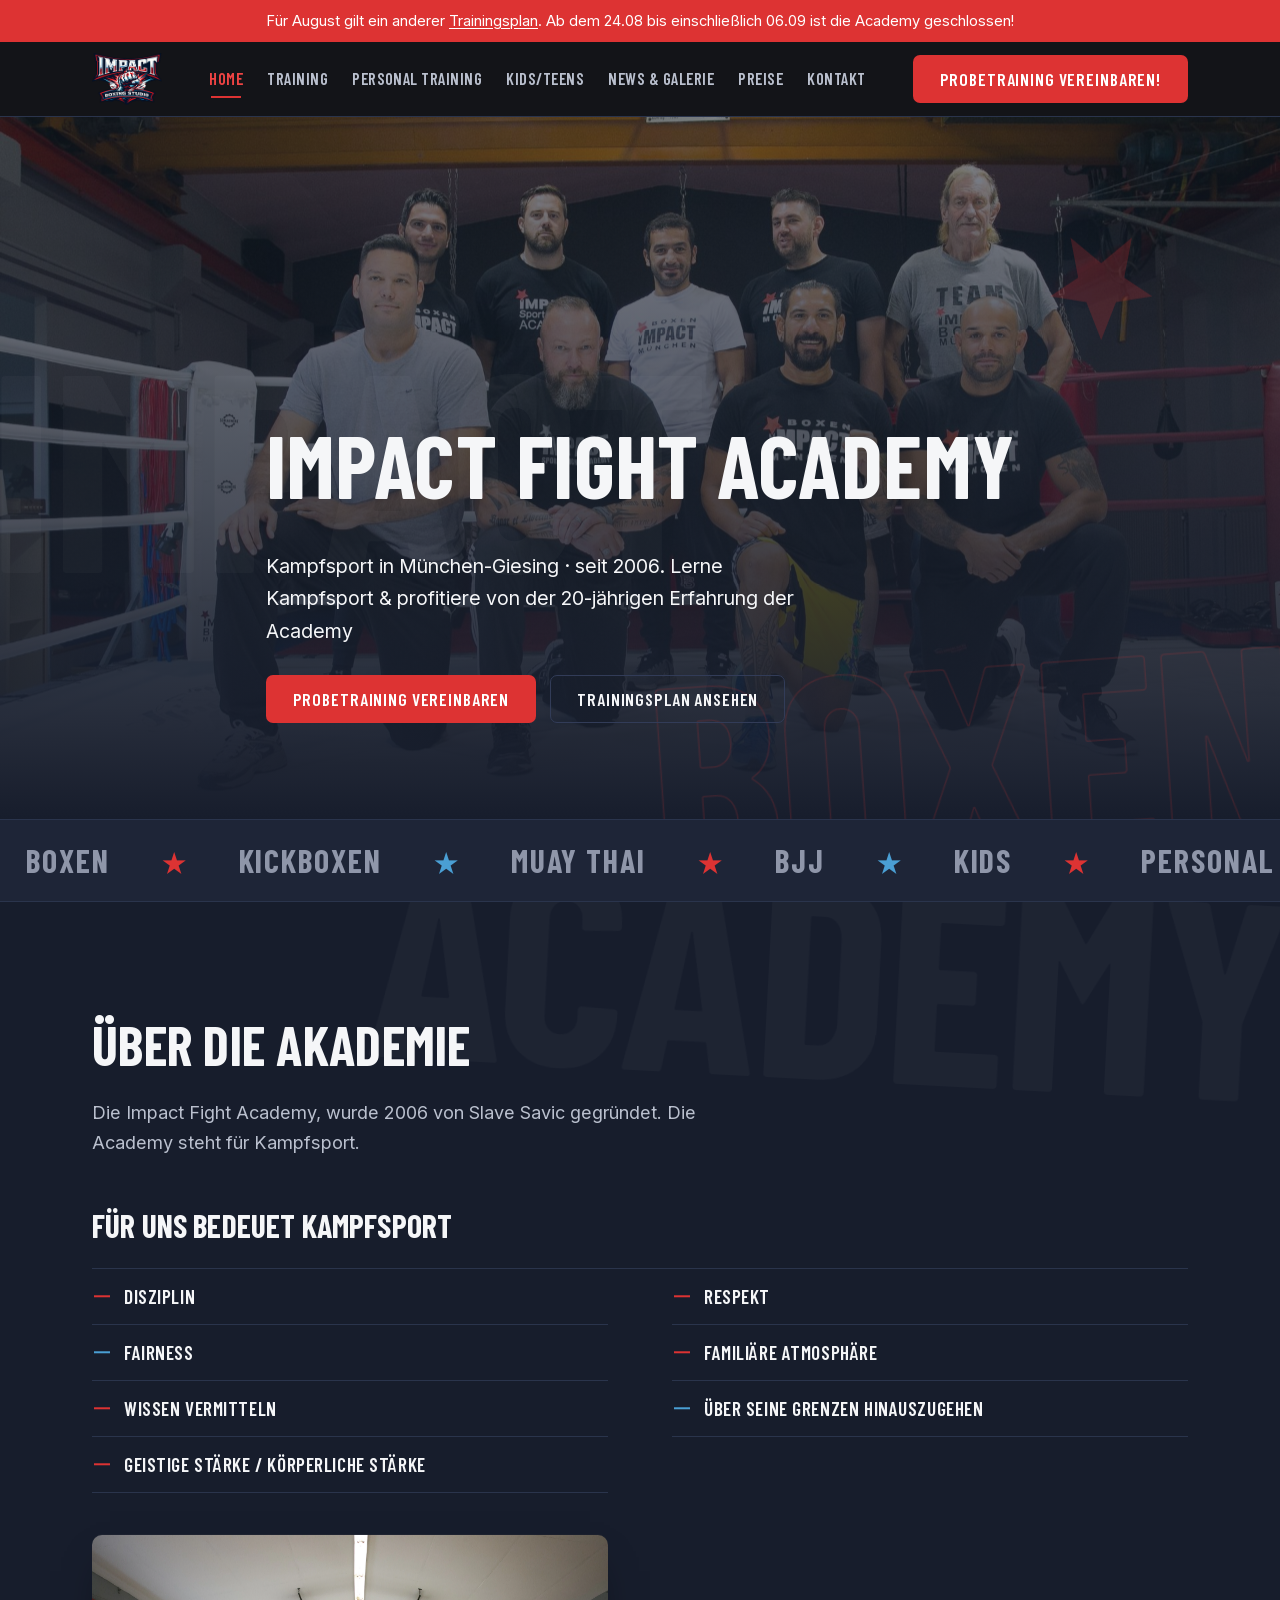
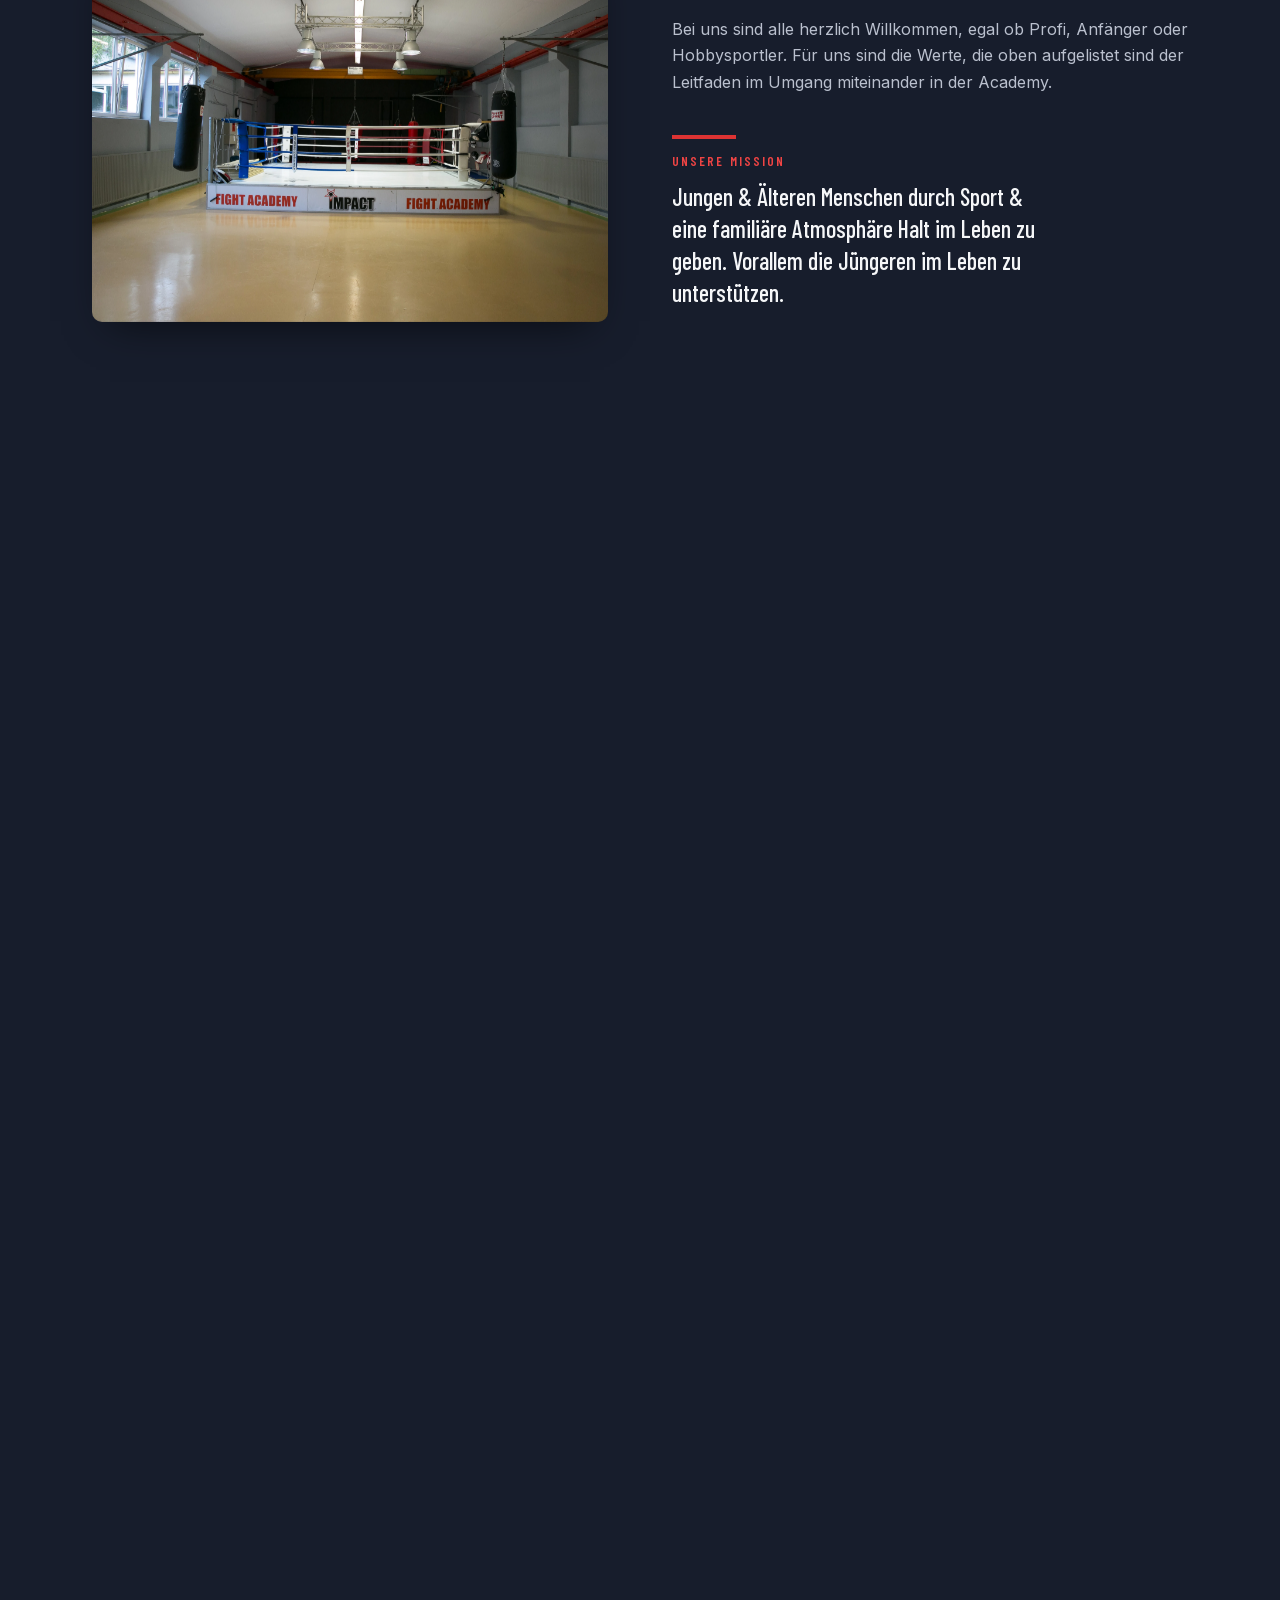
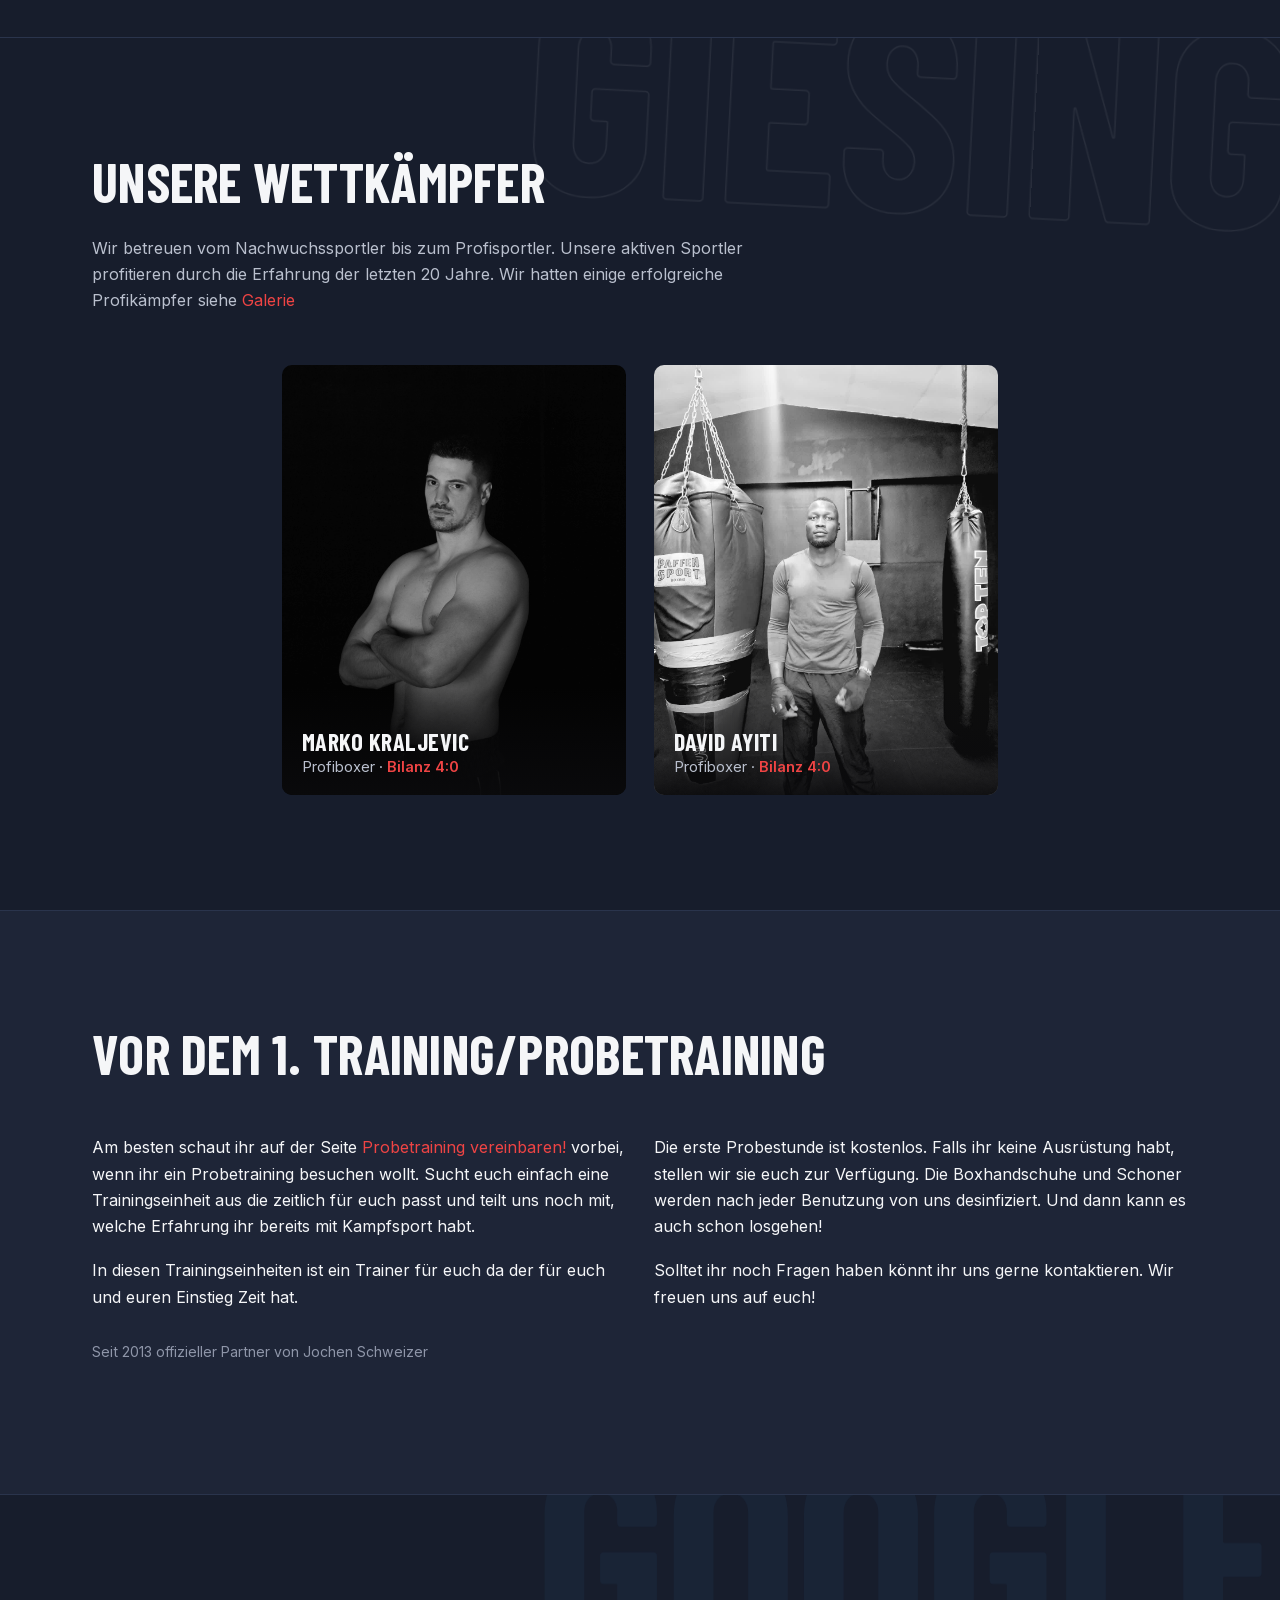
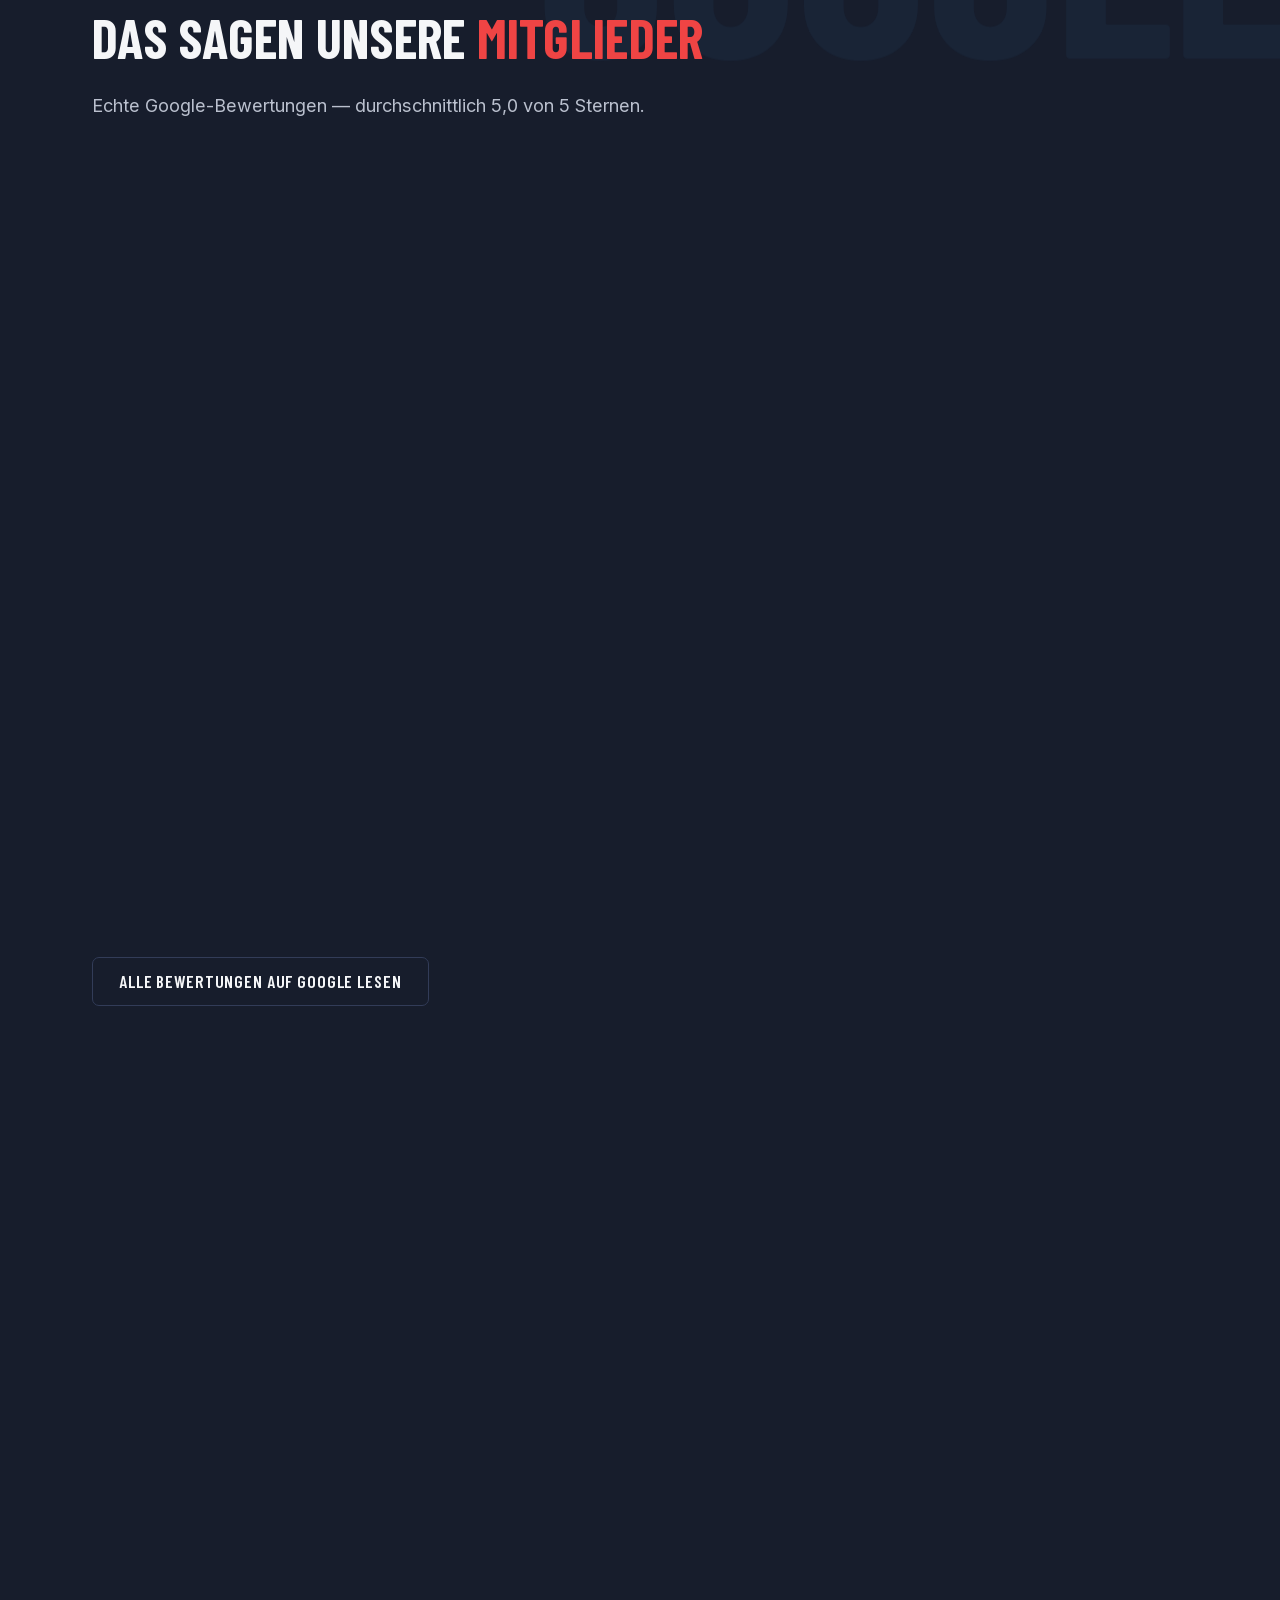
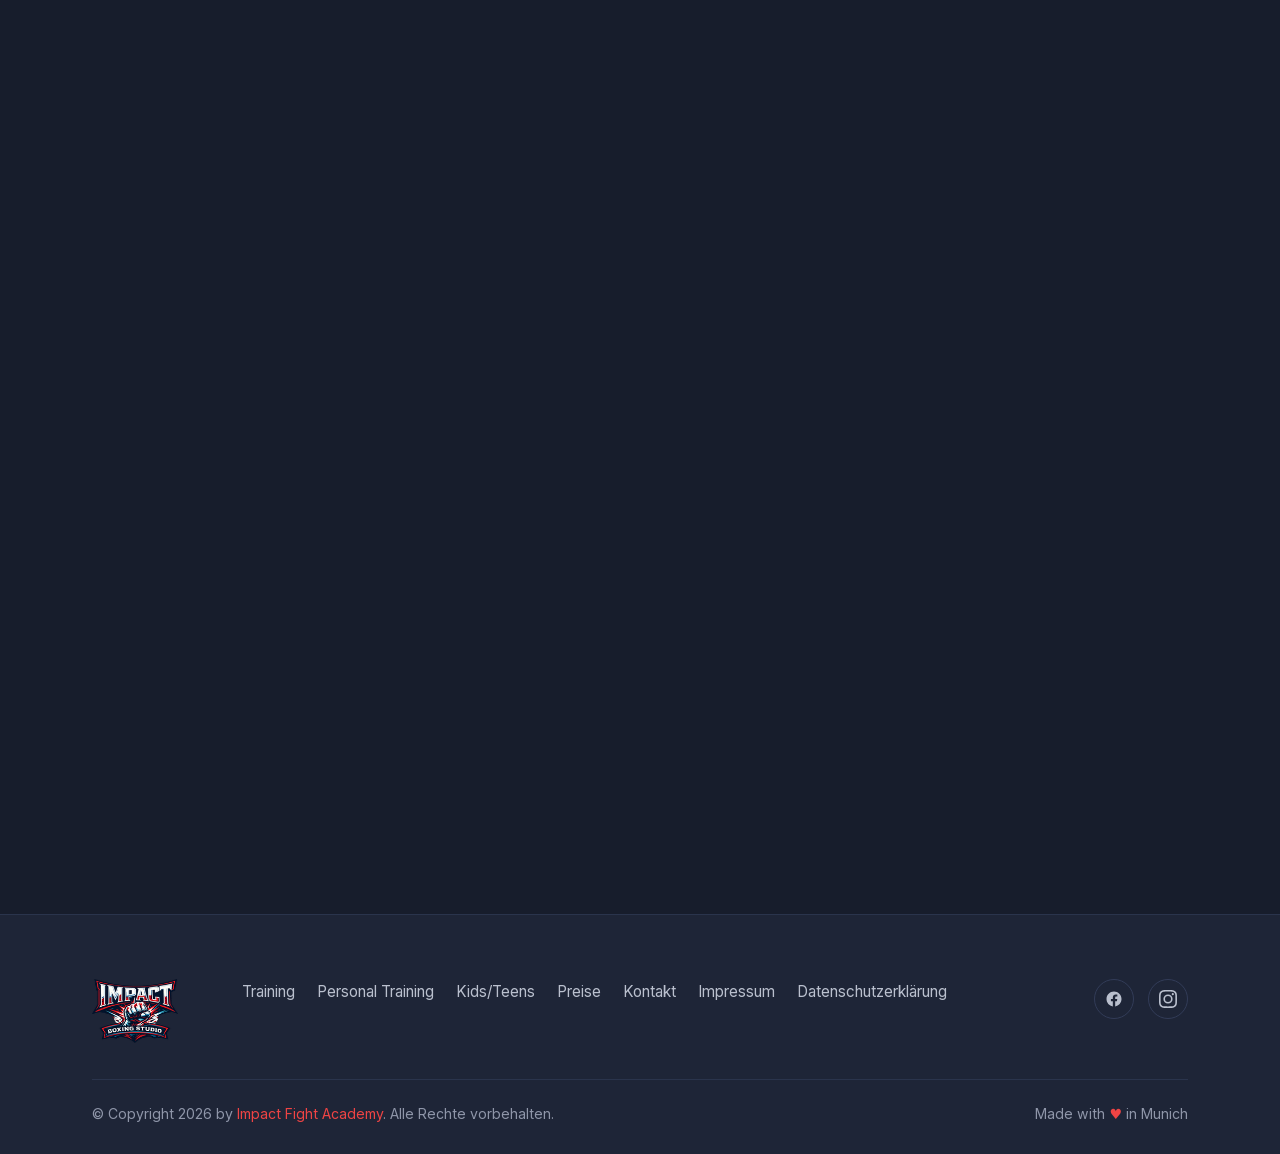
==== commit 01c23c4d: "Startseite: Abschnitt 'Moechtest du uns kennenlernen?' vor dem CTA-Band Zwei gleich hohe Tafeln zwis" ====
--- a/index.html
+++ b/index.html
@@ -271,6 +271,48 @@
     </div>
   </section>
 
+  <section class="section section-raise reveal" id="kennenlernen">
+    <div class="wrap">
+      <div class="section-head">
+        <h2>Möchtest du uns kennenlernen?</h2>
+        <p>Schau dir an, wie bei uns trainiert wird – und wo du uns findest.</p>
+      </div>
+
+      <div class="meet">
+        <article class="meet-panel">
+          <div class="meet-media meet-media-video">
+            <video controls preload="none" playsinline
+                   poster="assets/img/video/bericht-poster.jpg"
+                   aria-label="Fernsehbeitrag von SAT.1 Bayern über die Impact Sport &amp; Fight Academy">
+              <source src="assets/video/sat1-bayernsport.mp4" type="video/mp4">
+              Dein Browser kann dieses Video nicht abspielen.
+            </video>
+          </div>
+          <div class="meet-body">
+            <h3>Ein Fernsehteam war bei uns im Training</h3>
+            <p>SAT.1 Bayern hat die Academy besucht: Training an Sandsack und
+              Pratzen, Szenen aus dem Ring, und Slave Savic erklärt, worum es hier
+              geht. Zweieinhalb Minuten, bevor du das erste Mal durch die Tür kommst.</p>
+          </div>
+        </article>
+
+        <article class="meet-panel">
+          <div class="meet-media meet-media-map">
+            <iframe src="https://www.google.com/maps?q=Pf%C3%A4lzer-Wald-Str.+65,+81539+M%C3%BCnchen&amp;output=embed"
+                    title="Impact Fight Academy auf Google Maps" loading="lazy"
+                    referrerpolicy="no-referrer-when-downgrade"></iframe>
+          </div>
+          <div class="meet-body">
+            <h3>Pfälzer-Wald-Straße 65</h3>
+            <p>81539 München-Giesing. Wir sind im <strong>Rückgebäude</strong> –
+              such nicht im Vorderhaus.</p>
+            <a class="btn btn-line" href="https://www.google.com/maps/search/?api=1&amp;query=Pf%C3%A4lzer-Wald-Str.+65%2C+81539+M%C3%BCnchen" target="_blank" rel="noopener">Route öffnen</a>
+          </div>
+        </article>
+      </div>
+    </div>
+  </section>
+
   <section class="section cta-band reveal">
     <div class="wrap">
       <h2>Die erste Probestunde ist kostenlos</h2>
--- a/assets/css/site.css
+++ b/assets/css/site.css
@@ -874,6 +874,51 @@
 }
 .num-card h4 { margin: 0; }
 
+/* ---------- Kennenlernen: Beitrag und Anfahrt nebeneinander ----------
+   Zwei gleich hohe Tafeln. Links der Fernsehbeitrag (breiter, weil 16:9 Breite
+   braucht), rechts die Karte, deren Kartenflaeche mitwaechst, damit beide
+   Tafeln unten auf einer Linie enden. */
+.meet {
+  display: grid;
+  grid-template-columns: minmax(0, 1.35fr) minmax(0, 1fr);
+  gap: clamp(18px, 2.5vw, 28px);
+  align-items: stretch;
+}
+.meet-panel {
+  display: flex;
+  flex-direction: column;
+  background: var(--surface);
+  border: 1px solid var(--line-soft);
+  border-radius: var(--r);
+  overflow: clip;
+}
+.meet-media { position: relative; background: #000; }
+.meet-media > video,
+.meet-media > iframe {
+  position: absolute;
+  inset: 0;
+  width: 100%;
+  height: 100%;
+  border: 0;
+  display: block;
+  object-fit: cover;
+}
+.meet-media-video { aspect-ratio: 16 / 9; }
+/* Die Karte hat kein eigenes Seitenverhaeltnis, sie fuellt den Rest der Hoehe,
+   die das Video-Panel vorgibt. */
+.meet-media-map { flex: 1; min-height: 240px; }
+
+.meet-body { padding: clamp(20px, 2.6vw, 28px); }
+.meet-body h3 { margin-bottom: .4em; }
+.meet-body p { color: var(--text-2); margin-bottom: 0; max-width: 58ch; }
+.meet-body strong { color: var(--text); font-weight: 600; }
+.meet-body .btn { margin-top: 20px; }
+
+@media (max-width: 900px) {
+  .meet { grid-template-columns: 1fr; }
+  .meet-media-map { flex: none; aspect-ratio: 16 / 10; min-height: 0; }
+}
+
 /* ---------- Einstieg in die Online-Mitgliedschaft ----------
    Führt auf /anmeldung (eigene Anwendung, siehe _redirects). Bewusst vom
    kostenlosen Probetraining getrennt: das bleibt der Weg zum Reinschnuppern,
